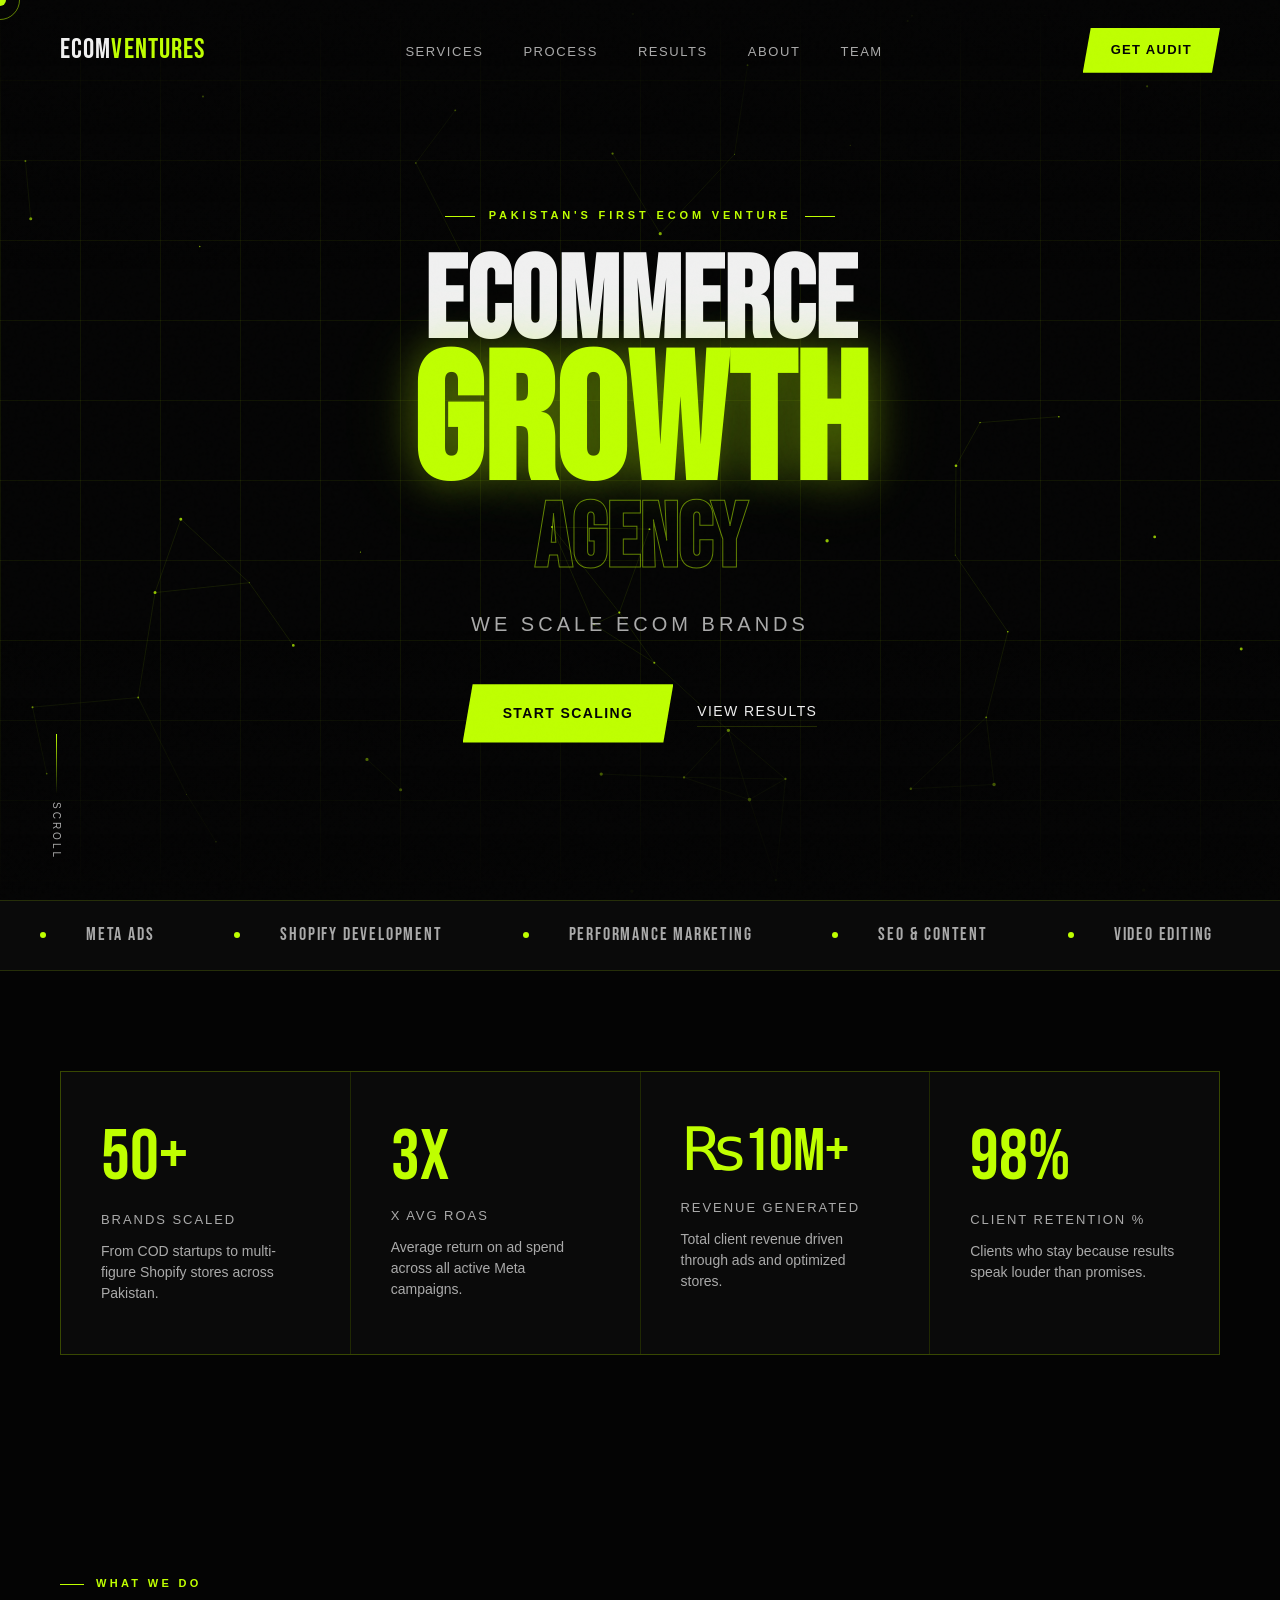
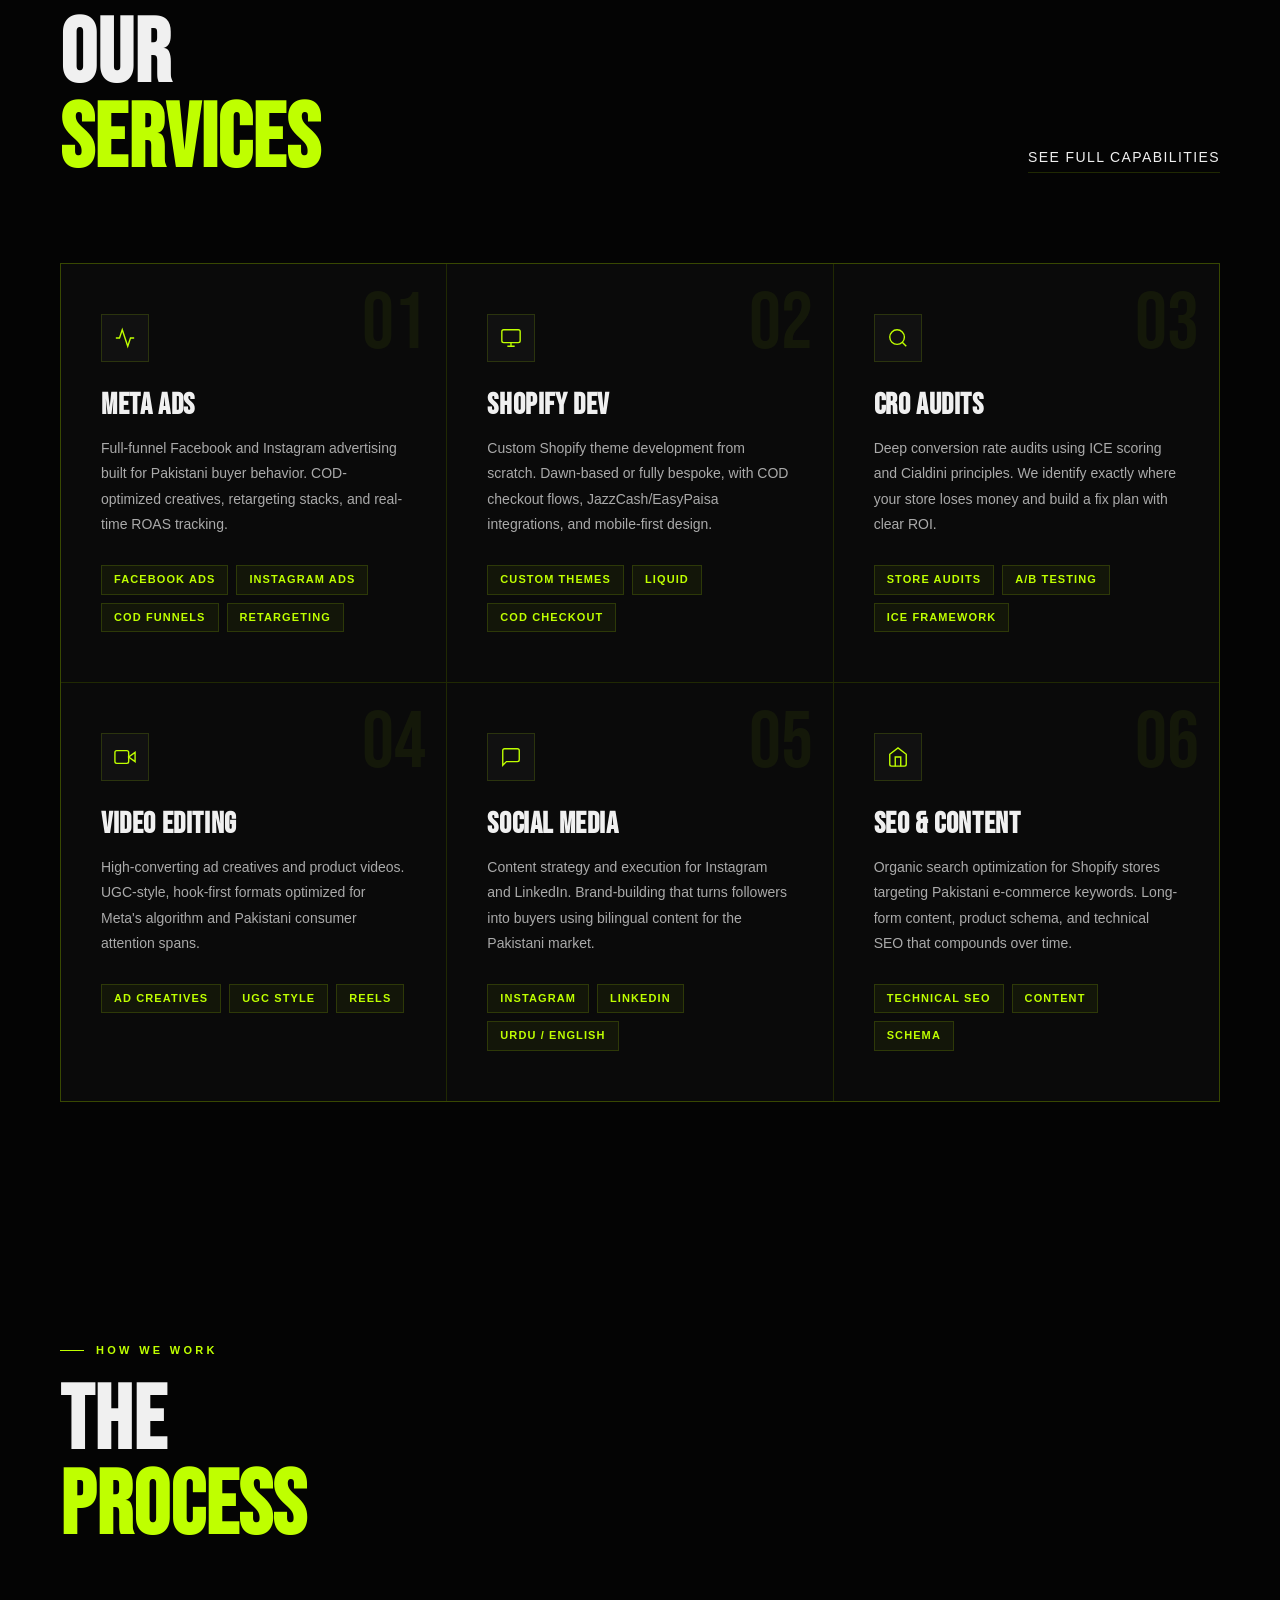
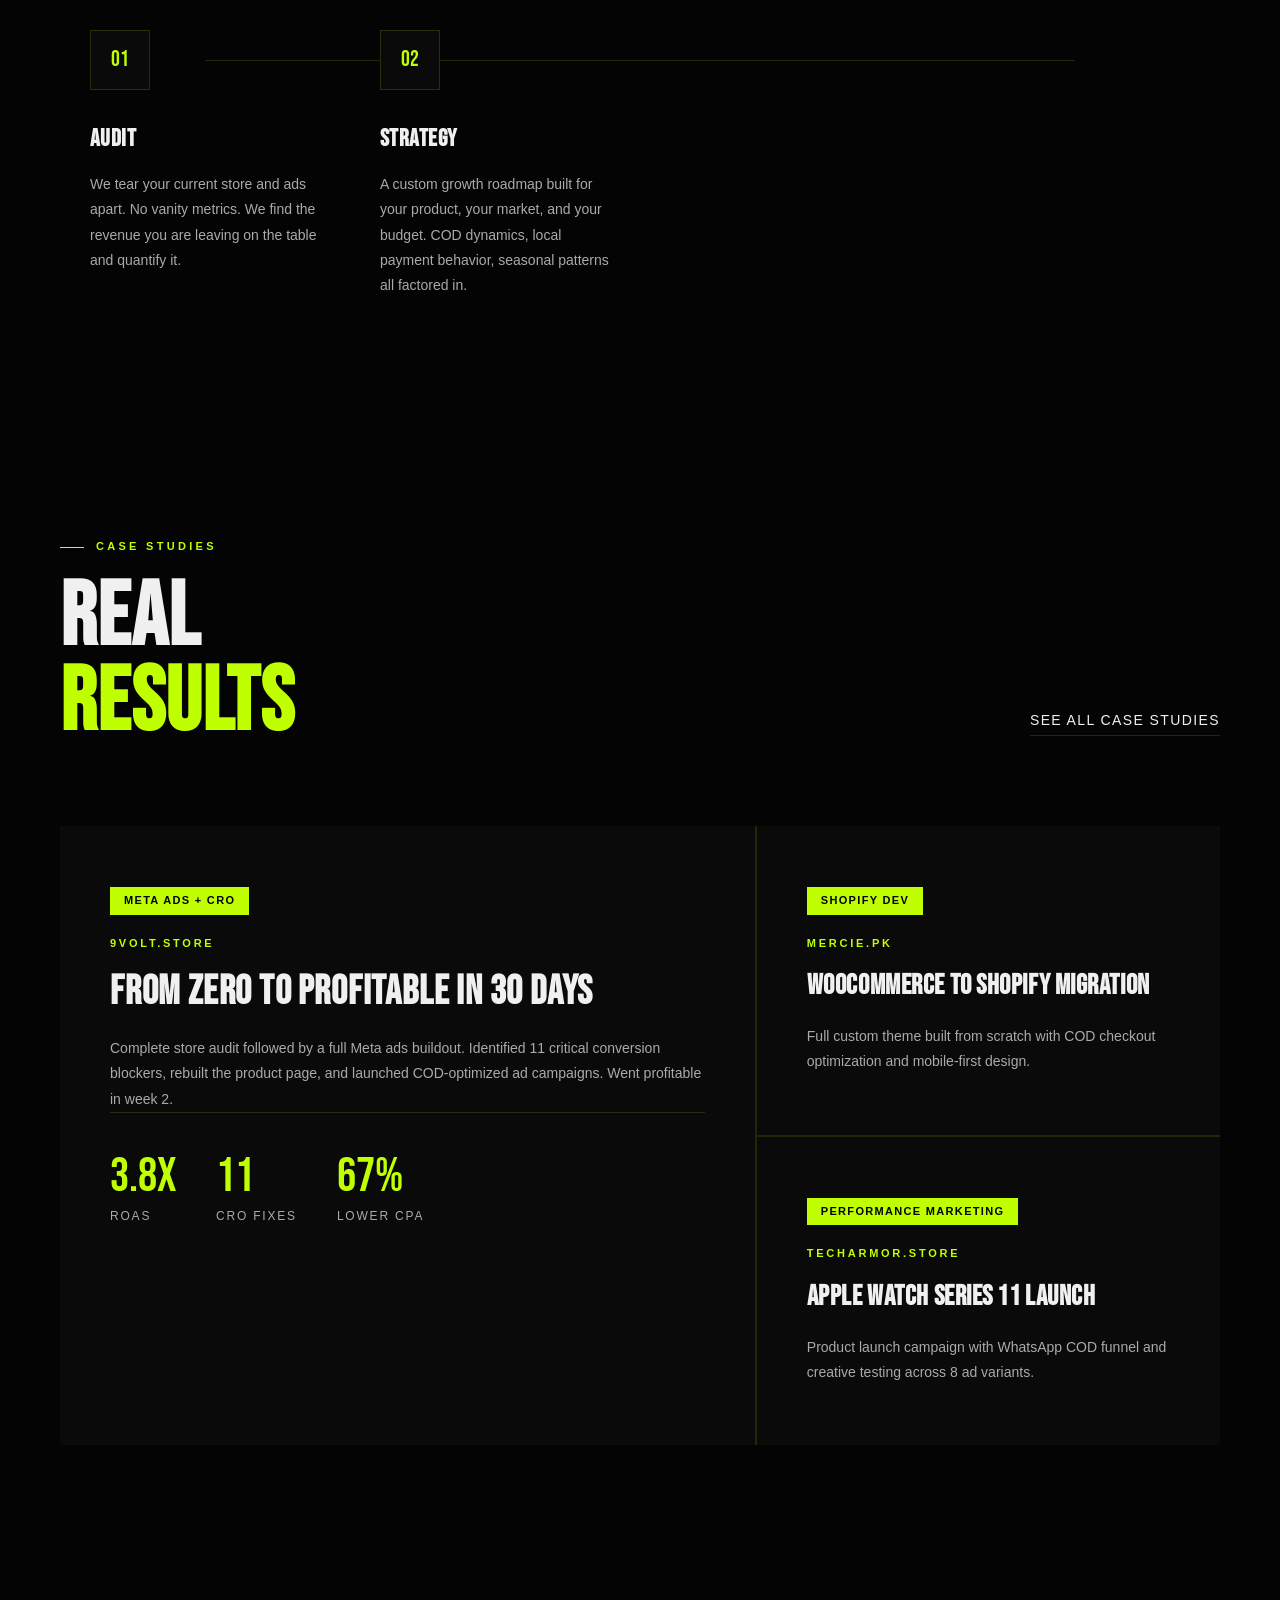
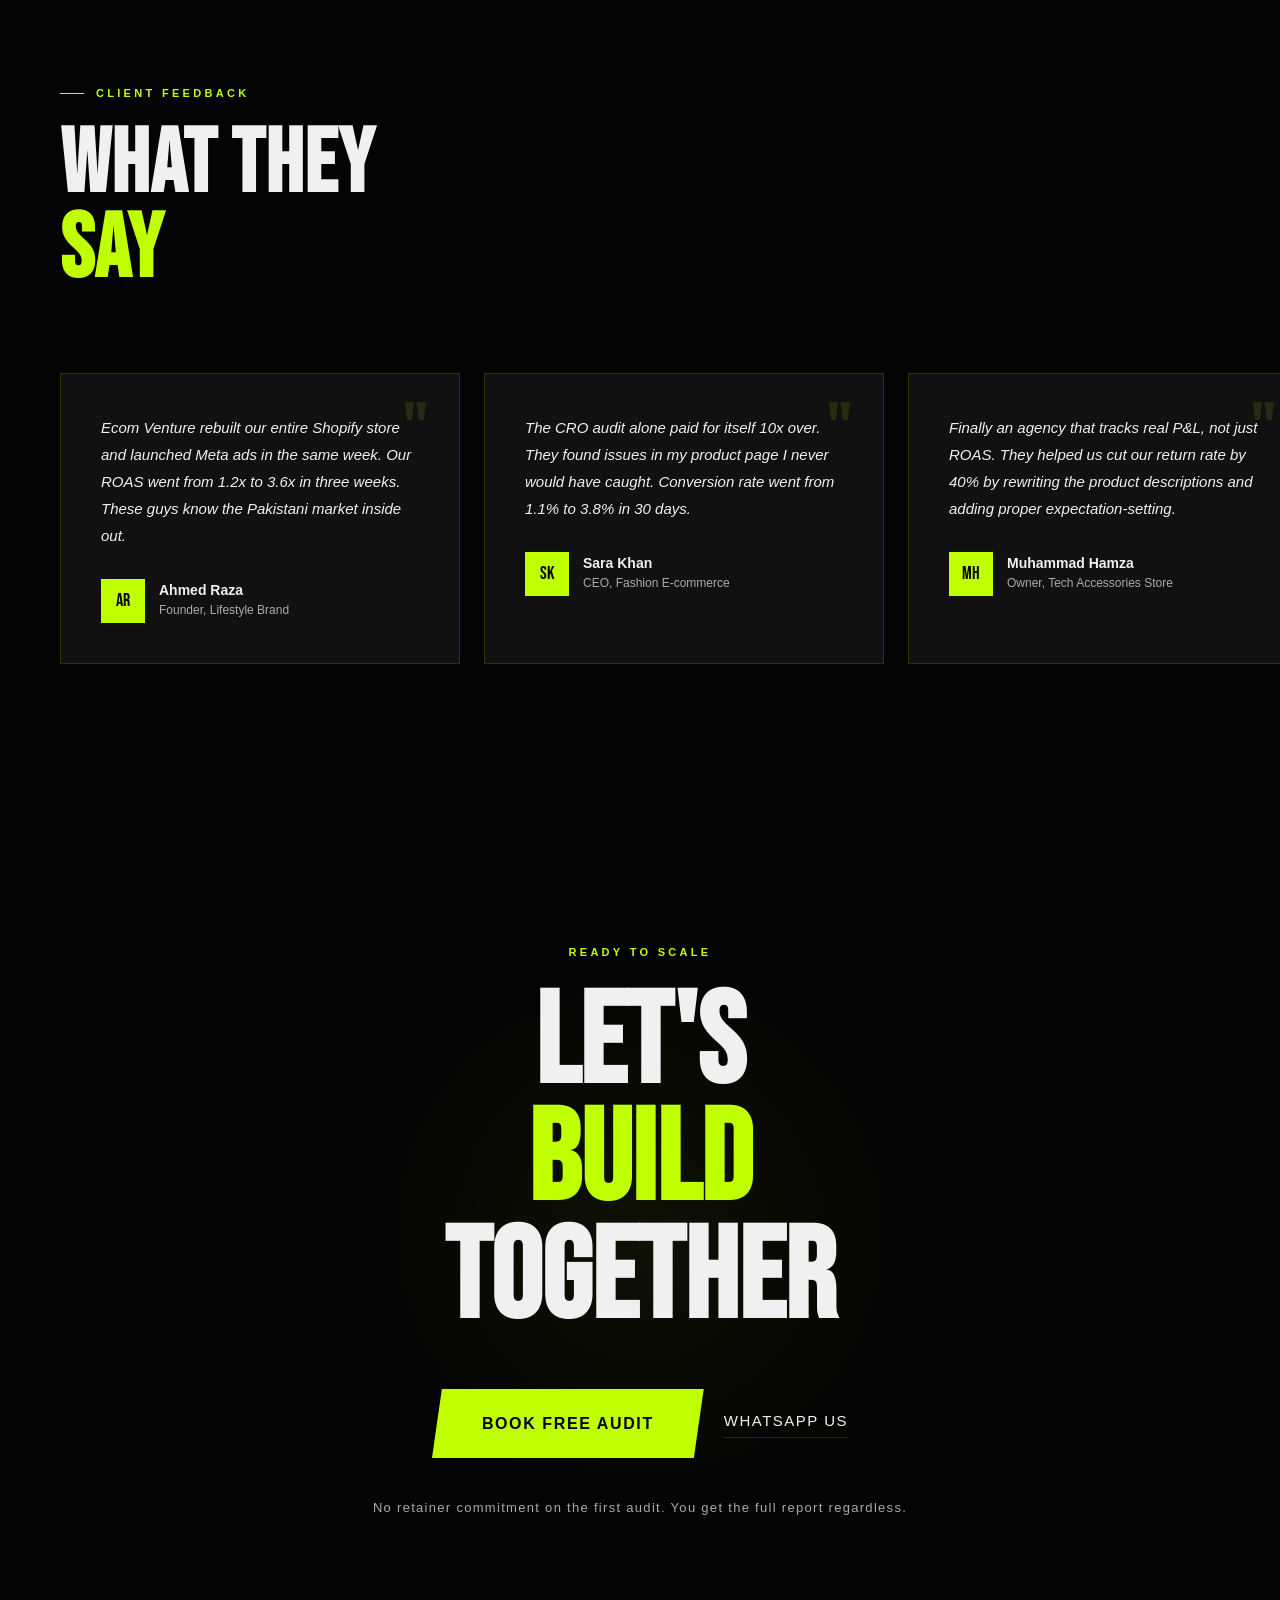
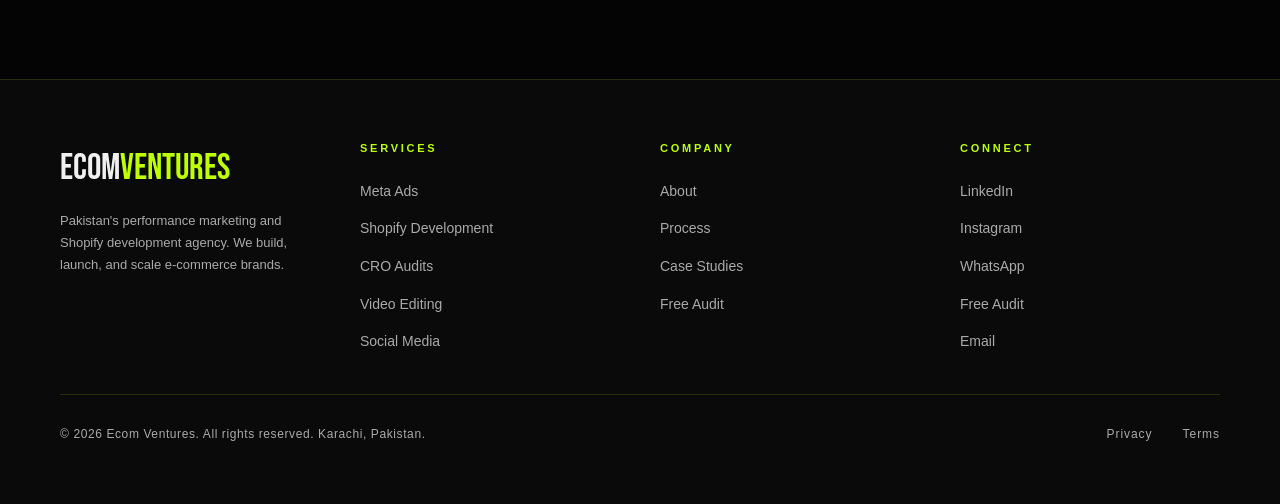
==== index.html @ c6a45b6f "Add files via upload" ====
<!DOCTYPE html>
<html lang="en">
<head>
<meta charset="UTF-8">
<meta http-equiv="Content-Type" content="text/html; charset=UTF-8">
<meta name="viewport" content="width=device-width, initial-scale=1.0">
<title>Ecom Venture — Performance Marketing Agency</title>
<link rel="preconnect" href="https://fonts.googleapis.com">
<link rel="preconnect" href="https://fonts.gstatic.com" crossorigin>
<link href="https://fonts.googleapis.com/css2?family=Bebas+Neue&family=Cabinet+Grotesk:wght@400;500;700;800&display=swap" rel="stylesheet">
<style>
  *, *::before, *::after { box-sizing: border-box; margin: 0; padding: 0; }

  :root {
    --lime: #BFFF00;
    --lime-dim: #8FCC00;
    --black: #040404;
    --surface: #0A0A0A;
    --surface2: #111111;
    --surface3: #181818;
    --border: rgba(191,255,0,0.15);
    --text: #F0F0F0;
    --muted: #AAAAAA;
    --font-display: 'Bebas Neue', sans-serif;
    --font-body: 'Cabinet Grotesk', sans-serif;
  }

  html { scroll-behavior: smooth; }

  body {
    background: var(--black);
    color: var(--text);
    font-family: var(--font-body);
    font-size: 16px;
    line-height: 1.6;
    overflow-x: hidden;
    cursor: none;
  }

  /* CUSTOM CURSOR */
  .cursor {
    position: fixed;
    width: 12px; height: 12px;
    background: var(--lime);
    border-radius: 50%;
    pointer-events: none;
    z-index: 9999;
    transform: translate(-50%, -50%);
    transition: transform 0.1s, width 0.3s, height 0.3s, background 0.3s;
    mix-blend-mode: difference;
  }
  .cursor-ring {
    position: fixed;
    width: 40px; height: 40px;
    border: 1px solid var(--lime);
    border-radius: 50%;
    pointer-events: none;
    z-index: 9998;
    transform: translate(-50%, -50%);
    transition: transform 0.15s ease, width 0.3s, height 0.3s, opacity 0.3s;
    opacity: 0.5;
  }
  body:hover .cursor { opacity: 1; }

  /* CANVAS BACKGROUND */
  #bg-canvas {
    position: fixed;
    top: 0; left: 0;
    width: 100%; height: 100%;
    z-index: 0;
    pointer-events: none;
    will-change: transform;
    transform: translateZ(0);
  }

  /* NAV */
  nav {
    position: fixed;
    top: 0; left: 0; right: 0;
    z-index: 100;
    padding: 28px 60px;
    display: flex;
    align-items: center;
    justify-content: space-between;
    border-bottom: 1px solid transparent;
    transition: border-color 0.3s, background 0.3s, padding 0.3s;
  }
  nav.scrolled {
    border-color: var(--border);
    background: rgba(4,4,4,0.9);
    backdrop-filter: blur(12px);
    padding: 18px 60px;
  }
  .logo {
    font-family: var(--font-display);
    font-size: 28px;
    letter-spacing: 0.04em;
    color: var(--text);
    text-decoration: none;
  }
  .logo span { color: var(--lime); }
  nav ul {
    display: flex;
    gap: 40px;
    list-style: none;
  }
  nav ul a {
    font-size: 13px;
    font-weight: 500;
    letter-spacing: 0.12em;
    text-transform: uppercase;
    color: var(--muted);
    text-decoration: none;
    transition: color 0.2s;
  }
  nav ul a:hover { color: var(--lime); }
  .nav-cta {
    font-size: 13px;
    font-weight: 700;
    letter-spacing: 0.1em;
    text-transform: uppercase;
    color: var(--black);
    background: var(--lime);
    padding: 12px 28px;
    text-decoration: none;
    transition: background 0.2s, transform 0.2s;
    clip-path: polygon(8px 0%, 100% 0%, calc(100% - 8px) 100%, 0% 100%);
  }
  .nav-cta:hover { background: #fff; transform: translateY(-2px); }

  /* SECTIONS */
  section { position: relative; z-index: 1; }

  /* HERO */
  .hero {
    min-height: 100vh;
    display: flex;
    flex-direction: column;
    align-items: center;
    justify-content: center;
    padding: 130px 40px 80px;
    overflow: hidden;
    text-align: center;
    position: relative;
  }
  .hero-center {
    display: flex;
    flex-direction: column;
    align-items: center;
    gap: 0;
    opacity: 0;
    animation: fadeUp 0.9s 0.3s forwards;
    max-width: 900px;
    width: 100%;
  }
  .hero-eyebrow {
    font-size: 11px;
    font-weight: 700;
    letter-spacing: 0.35em;
    text-transform: uppercase;
    color: var(--lime);
    margin-bottom: 28px;
    display: flex;
    align-items: center;
    gap: 14px;
  }
  .hero-eyebrow::before,
  .hero-eyebrow::after {
    content: '';
    display: block;
    width: 30px;
    height: 1px;
    background: var(--lime);
    flex-shrink: 0;
  }
  .hero-title {
    font-family: var(--font-display);
    line-height: 0.88;
    letter-spacing: 0.01em;
    color: var(--text);
    display: flex;
    flex-direction: column;
    align-items: center;
    margin-bottom: 28px;
  }
  .hero-title-top {
    font-size: clamp(56px, 9vw, 130px);
    color: var(--text);
    display: block;
  }
  .hero-title-accent {
    font-size: clamp(80px, 14vw, 200px);
    color: var(--lime);
    display: block;
    line-height: 0.82;
    -webkit-text-stroke: 0px;
    text-shadow: 0 0 40px rgba(191,255,0,0.35), 0 0 80px rgba(191,255,0,0.15);
  }
  .hero-title-sub {
    font-size: clamp(42px, 7vw, 110px);
    color: transparent;
    -webkit-text-stroke: 1px rgba(191,255,0,0.5);
    display: block;
  }
  .hero-sub {
    font-family: var(--font-body);
    font-size: clamp(15px, 2vw, 20px);
    font-weight: 500;
    letter-spacing: 0.2em;
    text-transform: uppercase;
    color: var(--muted);
    margin-bottom: 44px;
  }
  .hero-cta-row {
    display: flex;
    gap: 24px;
    align-items: center;
    justify-content: center;
    flex-wrap: wrap;
  }
  .btn-hero {
    padding: 20px 52px;
    font-size: 15px;
  }
  .btn-hero-ghost {
    font-size: 15px;
    letter-spacing: 0.14em;
  }
  .btn-primary {
    display: inline-block;
    font-family: var(--font-body);
    font-size: 14px;
    font-weight: 700;
    letter-spacing: 0.1em;
    text-transform: uppercase;
    color: var(--black);
    background: var(--lime);
    padding: 18px 40px;
    text-decoration: none;
    position: relative;
    overflow: hidden;
    clip-path: polygon(10px 0%, 100% 0%, calc(100% - 10px) 100%, 0% 100%);
    transition: transform 0.2s;
  }
  .btn-primary::before {
    content: '';
    position: absolute;
    inset: 0;
    background: rgba(255,255,255,0.2);
    transform: translateX(-100%);
    transition: transform 0.3s;
  }
  .btn-primary:hover::before { transform: translateX(0); }
  .btn-primary:hover { transform: translateY(-3px); }
  .btn-ghost {
    display: inline-block;
    font-size: 14px;
    font-weight: 500;
    letter-spacing: 0.1em;
    text-transform: uppercase;
    color: var(--text);
    text-decoration: none;
    border-bottom: 1px solid var(--border);
    padding-bottom: 4px;
    transition: color 0.2s, border-color 0.2s;
  }
  .btn-ghost:hover { color: var(--lime); border-color: var(--lime); }

  .hero-scroll-indicator {
    position: absolute;
    bottom: 40px;
    left: 48px;
    transform: none;
    display: flex;
    flex-direction: column;
    align-items: center;
    gap: 8px;
    opacity: 0;
    animation: fadeUp 1s 1.2s forwards;
  }
  .scroll-label {
    font-size: 10px;
    letter-spacing: 0.3em;
    text-transform: uppercase;
    color: var(--muted);
    writing-mode: vertical-rl;
  }
  .scroll-line {
    width: 1px;
    height: 60px;
    background: linear-gradient(to bottom, var(--lime), transparent);
    animation: scrollPulse 2s infinite;
  }

  /* MARQUEE */
  .marquee-section {
    border-top: 1px solid var(--border);
    border-bottom: 1px solid var(--border);
    padding: 20px 0;
    background: var(--surface);
    overflow: hidden;
  }
  .marquee-track {
    display: flex;
    gap: 0;
    animation: marquee 20s linear infinite;
    white-space: nowrap;
  }
  .marquee-item {
    font-family: var(--font-display);
    font-size: 18px;
    letter-spacing: 0.1em;
    color: var(--muted);
    padding: 0 40px;
    display: flex;
    align-items: center;
    gap: 40px;
    flex-shrink: 0;
  }
  .marquee-item .dot {
    width: 6px; height: 6px;
    background: var(--lime);
    border-radius: 50%;
    flex-shrink: 0;
  }

  /* STATS */
  .stats-section {
    padding: 100px 60px;
  }
  .stats-grid {
    display: grid;
    grid-template-columns: repeat(4, 1fr);
    gap: 1px;
    background: var(--border);
    border: 1px solid var(--border);
  }
  .stat-card {
    background: var(--surface);
    padding: 50px 40px;
    position: relative;
    overflow: hidden;
    transition: background 0.3s;
  }
  .stat-card::before {
    content: '';
    position: absolute;
    top: 0; left: 0; right: 0;
    height: 2px;
    background: var(--lime);
    transform: scaleX(0);
    transform-origin: left;
    transition: transform 0.4s;
  }
  .stat-card:hover { background: var(--surface2); }
  .stat-card:hover::before { transform: scaleX(1); }
  .stat-number {
    font-family: var(--font-display);
    font-size: 72px;
    line-height: 1;
    color: var(--lime);
    display: block;
    margin-bottom: 12px;
  }
  .stat-label {
    font-size: 13px;
    font-weight: 500;
    letter-spacing: 0.15em;
    text-transform: uppercase;
    color: var(--muted);
  }
  .stat-desc {
    font-size: 14px;
    color: var(--muted);
    margin-top: 10px;
    line-height: 1.5;
  }

  /* SERVICES */
  .services-section { padding: 120px 60px; }
  .section-header {
    display: flex;
    align-items: flex-end;
    justify-content: space-between;
    margin-bottom: 80px;
  }
  .section-label {
    font-size: 11px;
    font-weight: 700;
    letter-spacing: 0.3em;
    text-transform: uppercase;
    color: var(--lime);
    margin-bottom: 20px;
    display: flex;
    align-items: center;
    gap: 12px;
  }
  .section-label::before {
    content: '';
    width: 24px; height: 1px;
    background: var(--lime);
  }
  .section-title {
    font-family: var(--font-display);
    font-size: clamp(50px, 7vw, 90px);
    line-height: 0.95;
    letter-spacing: 0.01em;
    color: var(--text);
  }
  .section-title span { color: var(--lime); }
  .services-grid {
    display: grid;
    grid-template-columns: repeat(3, 1fr);
    gap: 1px;
    background: var(--border);
    border: 1px solid var(--border);
  }
  .service-card {
    background: var(--surface);
    padding: 50px 40px;
    position: relative;
    overflow: hidden;
    transition: background 0.3s, transform 0.3s;
    transform-style: preserve-3d;
    perspective: 1000px;
  }
  .service-card:hover {
    background: var(--surface2);
    transform: translateY(-4px);
    z-index: 2;
  }
  .service-num {
    font-family: var(--font-display);
    font-size: 80px;
    line-height: 1;
    color: rgba(191,255,0,0.06);
    position: absolute;
    top: 20px; right: 20px;
    pointer-events: none;
    transition: color 0.3s;
  }
  .service-card:hover .service-num { color: rgba(191,255,0,0.12); }
  .service-icon {
    width: 48px; height: 48px;
    border: 1px solid var(--border);
    display: flex; align-items: center; justify-content: center;
    margin-bottom: 28px;
    background: var(--surface2);
    transition: border-color 0.3s, background 0.3s;
  }
  .service-card:hover .service-icon {
    border-color: var(--lime);
    background: rgba(191,255,0,0.08);
  }
  .service-icon svg { width: 22px; height: 22px; stroke: var(--lime); fill: none; stroke-width: 1.5; }
  .service-name {
    font-family: var(--font-display);
    font-size: 30px;
    letter-spacing: 0.02em;
    color: var(--text);
    margin-bottom: 16px;
    line-height: 1;
  }
  .service-desc {
    font-size: 14px;
    color: var(--muted);
    line-height: 1.8;
    margin-bottom: 28px;
  }
  .service-tags {
    display: flex;
    flex-wrap: wrap;
    gap: 8px;
  }
  .tag {
    font-size: 11px;
    font-weight: 700;
    letter-spacing: 0.1em;
    text-transform: uppercase;
    color: var(--lime);
    border: 1px solid var(--border);
    padding: 5px 12px;
    background: rgba(191,255,0,0.05);
  }

  /* PROCESS */
  .process-section { padding: 120px 60px; background: transparent; }
  .process-steps {
    display: grid;
    grid-template-columns: repeat(4, 1fr);
    gap: 0;
    margin-top: 80px;
    position: relative;
  }
  .process-steps::before {
    content: '';
    position: absolute;
    top: 30px;
    left: 12.5%;
    right: 12.5%;
    height: 1px;
    background: var(--border);
    z-index: 0;
  }
  .process-step {
    padding: 0 30px;
    position: relative;
    z-index: 1;
    opacity: 0;
    transform: translateY(30px);
    transition: opacity 0.6s, transform 0.6s;
  }
  .process-step.visible { opacity: 1; transform: translateY(0); }
  .step-num {
    width: 60px; height: 60px;
    border: 1px solid var(--border);
    background: var(--surface);
    display: flex; align-items: center; justify-content: center;
    font-family: var(--font-display);
    font-size: 22px;
    color: var(--lime);
    margin-bottom: 30px;
    position: relative;
    transition: border-color 0.3s, background 0.3s;
  }
  .process-step:hover .step-num {
    border-color: var(--lime);
    background: rgba(191,255,0,0.08);
  }
  .step-title {
    font-family: var(--font-display);
    font-size: 24px;
    letter-spacing: 0.02em;
    color: var(--text);
    margin-bottom: 14px;
  }
  .step-desc {
    font-size: 14px;
    color: var(--muted);
    line-height: 1.8;
  }

  /* RESULTS / CASE STUDIES */
  .results-section { padding: 120px 60px; }
  .results-grid {
    display: grid;
    grid-template-columns: 1.2fr 0.8fr;
    gap: 2px;
    background: var(--border);
    margin-top: 80px;
  }
  .result-card {
    background: var(--surface);
    padding: 60px 50px;
    position: relative;
    overflow: hidden;
    transition: background 0.3s;
  }
  .result-card:hover { background: var(--surface2); }
  .result-card.featured { grid-row: span 2; }
  .result-brand {
    font-size: 11px;
    font-weight: 700;
    letter-spacing: 0.25em;
    text-transform: uppercase;
    color: var(--lime);
    margin-bottom: 20px;
  }
  .result-headline {
    font-family: var(--font-display);
    font-size: 40px;
    line-height: 1.0;
    letter-spacing: 0.02em;
    color: var(--text);
    margin-bottom: 24px;
  }
  .result-metrics {
    display: flex;
    gap: 40px;
    margin-top: auto;
    padding-top: 40px;
    border-top: 1px solid var(--border);
    margin-bottom: 0;
  }
  .metric-val {
    font-family: var(--font-display);
    font-size: 48px;
    color: var(--lime);
    line-height: 1;
    display: block;
  }
  .metric-label {
    font-size: 12px;
    letter-spacing: 0.15em;
    text-transform: uppercase;
    color: var(--muted);
    margin-top: 6px;
    display: block;
  }
  .result-tag {
    display: inline-block;
    font-size: 11px;
    font-weight: 700;
    letter-spacing: 0.12em;
    text-transform: uppercase;
    color: var(--black);
    background: var(--lime);
    padding: 5px 14px;
    margin-bottom: 20px;
  }

  /* TESTIMONIALS */
  .testimonials-section { padding: 120px 60px; background: transparent; overflow: hidden; }
  .testimonials-track {
    display: flex;
    gap: 24px;
    margin-top: 80px;
    animation: marquee 30s linear infinite;
  }
  .testimonial-card {
    flex-shrink: 0;
    width: 400px;
    background: var(--surface2);
    border: 1px solid var(--border);
    padding: 40px;
    position: relative;
  }
  .testimonial-quote {
    font-size: 15px;
    line-height: 1.8;
    color: var(--text);
    margin-bottom: 30px;
    font-style: italic;
  }
  .testimonial-author {
    display: flex;
    align-items: center;
    gap: 14px;
  }
  .author-avatar {
    width: 44px; height: 44px;
    background: var(--lime);
    display: flex; align-items: center; justify-content: center;
    font-family: var(--font-display);
    font-size: 18px;
    color: var(--black);
    flex-shrink: 0;
  }
  .author-name {
    font-weight: 700;
    font-size: 14px;
    color: var(--text);
    line-height: 1.3;
  }
  .author-role { font-size: 12px; color: var(--muted); margin-top: 2px; }
  .quote-mark {
    font-family: var(--font-display);
    font-size: 80px;
    line-height: 1;
    color: rgba(191,255,0,0.12);
    position: absolute;
    top: 20px; right: 30px;
  }

  /* CTA */
  .cta-section {
    padding: 160px 60px;
    text-align: center;
    position: relative;
    overflow: hidden;
  }
  .cta-section::before {
    content: '';
    position: absolute;
    top: 50%; left: 50%;
    transform: translate(-50%, -50%);
    width: 600px; height: 600px;
    background: radial-gradient(circle, rgba(191,255,0,0.06) 0%, transparent 70%);
    pointer-events: none;
  }
  .cta-label {
    font-size: 11px;
    font-weight: 700;
    letter-spacing: 0.3em;
    text-transform: uppercase;
    color: var(--lime);
    margin-bottom: 24px;
  }
  .cta-title {
    font-family: var(--font-display);
    font-size: clamp(60px, 10vw, 130px);
    line-height: 0.92;
    color: var(--text);
    margin-bottom: 50px;
  }
  .cta-title span { color: var(--lime); }

  /* FOOTER */
  footer {
    border-top: 1px solid var(--border);
    padding: 60px;
    display: grid;
    grid-template-columns: 1fr 1fr 1fr 1fr;
    gap: 40px;
    background: var(--surface);
  }
  .footer-logo {
    font-family: var(--font-display);
    font-size: 36px;
    color: var(--text);
  }
  .footer-logo span { color: var(--lime); }
  .footer-tagline {
    font-size: 13px;
    color: var(--muted);
    margin-top: 12px;
    line-height: 1.7;
    max-width: 240px;
  }
  .footer-col-title {
    font-size: 11px;
    font-weight: 700;
    letter-spacing: 0.25em;
    text-transform: uppercase;
    color: var(--lime);
    margin-bottom: 20px;
  }
  .footer-links {
    list-style: none;
    display: flex;
    flex-direction: column;
    gap: 12px;
  }
  .footer-links a {
    font-size: 14px;
    color: var(--muted);
    text-decoration: none;
    transition: color 0.2s;
  }
  .footer-links a:hover { color: var(--lime); }
  .footer-bottom {
    grid-column: 1 / -1;
    border-top: 1px solid var(--border);
    padding-top: 30px;
    display: flex;
    justify-content: space-between;
    align-items: center;
  }
  .footer-copy {
    font-size: 12px;
    color: var(--muted);
    letter-spacing: 0.05em;
  }
  .footer-bottom-links {
    display: flex;
    gap: 30px;
  }
  .footer-bottom-links a {
    font-size: 12px;
    color: var(--muted);
    text-decoration: none;
    letter-spacing: 0.08em;
    transition: color 0.2s;
  }
  .footer-bottom-links a:hover { color: var(--lime); }

  /* ANIMATIONS */
  @keyframes fadeUp {
    from { opacity: 0; transform: translateY(40px); }
    to { opacity: 1; transform: translateY(0); }
  }
  @keyframes marquee {
    from { transform: translateX(0); }
    to { transform: translateX(-50%); }
  }
  @keyframes scrollPulse {
    0%, 100% { opacity: 1; transform: scaleY(1); }
    50% { opacity: 0.3; transform: scaleY(0.6); }
  }
  @keyframes float3d {
    0%, 100% { transform: translateY(0) rotateX(0deg) rotateY(0deg); }
    33% { transform: translateY(-15px) rotateX(5deg) rotateY(3deg); }
    66% { transform: translateY(-8px) rotateX(-3deg) rotateY(-5deg); }
  }
  @keyframes gridPulse {
    0%, 100% { opacity: 0.3; }
    50% { opacity: 0.6; }
  }

  /* 3D FLOATING ELEMENT */
  .hero-3d-object {
    position: relative;
    width: 420px;
    height: 420px;
    perspective: 1000px;
    pointer-events: none;
    flex-shrink: 0;
  }
  .cube-wrapper {
    width: 100%;
    height: 100%;
    transform-style: preserve-3d;
    animation: float3d 8s ease-in-out infinite, spinCube 20s linear infinite;
  }
  @keyframes spinCube {
    from { transform: rotateX(20deg) rotateY(0deg); }
    to { transform: rotateX(20deg) rotateY(360deg); }
  }
  .cube-face {
    position: absolute;
    width: 240px; height: 240px;
    border: 1.5px solid var(--lime);
    background: rgba(191,255,0,0.02);
    display: flex;
    align-items: center;
    justify-content: center;
    left: 90px; top: 90px;
    box-shadow: inset 0 0 40px rgba(191,255,0,0.04), 0 0 20px rgba(191,255,0,0.06);
  }
  .cube-face.front  { transform: translateZ(120px); }
  .cube-face.back   { transform: translateZ(-120px) rotateY(180deg); }
  .cube-face.left   { transform: rotateY(-90deg) translateZ(120px); }
  .cube-face.right  { transform: rotateY(90deg) translateZ(120px); }
  .cube-face.top    { transform: rotateX(90deg) translateZ(120px); }
  .cube-face.bottom { transform: rotateX(-90deg) translateZ(120px); }
  .cube-face.front  svg { animation-delay: 0s; }
  .cube-face.back   svg { animation-delay: 0.5s; }
  .cube-face.left   svg { animation-delay: 1s; }
  .cube-face.right  svg { animation-delay: 1.5s; }
  .cube-face.top    svg { animation-delay: 2s; }
  .cube-face.bottom svg { animation-delay: 2.5s; }
  .cube-face svg {
    width: 80px; height: 80px;
    fill: none;
    opacity: 0.9;
    filter: drop-shadow(0 0 6px rgba(191,255,0,0.7)) drop-shadow(0 0 12px rgba(191,255,0,0.3));
    animation: iconPulse 3s ease-in-out infinite;
  }
  @keyframes iconPulse {
    0%, 100% { filter: drop-shadow(0 0 6px rgba(191,255,0,0.7)) drop-shadow(0 0 12px rgba(191,255,0,0.3)); opacity: 0.9; }
    50%       { filter: drop-shadow(0 0 10px rgba(191,255,0,1))  drop-shadow(0 0 20px rgba(191,255,0,0.5)); opacity: 1; }
  }

  /* REVEAL ANIMATIONS */
  .reveal {
    opacity: 0;
    transform: translateY(40px);
    transition: opacity 0.7s, transform 0.7s;
  }
  .reveal.visible { opacity: 1; transform: translateY(0); }

  /* GLITCH TEXT */
  .glitch {
    position: relative;
  }
  .glitch::before, .glitch::after {
    content: attr(data-text);
    position: absolute;
    top: 0; left: 0;
    width: 100%;
    overflow: hidden;
    color: var(--lime);
  }
  .glitch::before {
    clip-path: polygon(0 0, 100% 0, 100% 35%, 0 35%);
    transform: translateX(-2px);
    opacity: 0;
    animation: glitch1 5s infinite;
  }
  .glitch::after {
    clip-path: polygon(0 65%, 100% 65%, 100% 100%, 0 100%);
    transform: translateX(2px);
    opacity: 0;
    animation: glitch2 5s infinite;
  }
  @keyframes glitch1 {
    0%, 95%, 100% { opacity: 0; transform: translateX(-2px); }
    96% { opacity: 0.8; transform: translateX(-4px); }
    97% { opacity: 0; }
    98% { opacity: 0.6; transform: translateX(2px); }
    99% { opacity: 0; }
  }
  @keyframes glitch2 {
    0%, 95%, 100% { opacity: 0; transform: translateX(2px); }
    96% { opacity: 0.8; transform: translateX(4px); }
    97% { opacity: 0; }
    98% { opacity: 0.6; transform: translateX(-2px); }
    99% { opacity: 0; }
  }

  /* NOISE OVERLAY */
  body::after {
    content: '';
    position: fixed;
    inset: 0;
    background-image: url("data:image/svg+xml,%3Csvg viewBox='0 0 256 256' xmlns='http://www.w3.org/2000/svg'%3E%3Cfilter id='noise'%3E%3CfeTurbulence type='fractalNoise' baseFrequency='0.9' numOctaves='4' stitchTiles='stitch'/%3E%3C/filter%3E%3Crect width='100%25' height='100%25' filter='url(%23noise)' opacity='0.04'/%3E%3C/svg%3E");
    pointer-events: none;
    z-index: 9990;
    opacity: 0.4;
  }

  /* GRID LINES OVERLAY */
  .grid-overlay {
    position: fixed;
    inset: 0;
    background-image:
      linear-gradient(rgba(191,255,0,0.08) 1px, transparent 1px),
      linear-gradient(90deg, rgba(191,255,0,0.08) 1px, transparent 1px);
    background-size: 80px 80px;
    pointer-events: none;
    z-index: 0;
    opacity: 0.9;
    will-change: transform;
    transform: translateZ(0);
  }

  /* PAGE LOADER */
  .loader {
    position: fixed;
    inset: 0;
    background: var(--black);
    z-index: 10000;
    display: flex;
    align-items: center;
    justify-content: center;
    flex-direction: column;
    gap: 30px;
    transition: opacity 0.6s, visibility 0.6s;
  }
  .loader.hidden { opacity: 0; visibility: hidden; pointer-events: none; }
  .loader-logo {
    font-family: var(--font-display);
    font-size: 60px;
    color: var(--text);
    letter-spacing: 0.04em;
  }
  .loader-logo span { color: var(--lime); }
  .loader-bar {
    width: 200px;
    height: 1px;
    background: var(--surface3);
    position: relative;
    overflow: hidden;
  }
  .loader-bar::after {
    content: '';
    position: absolute;
    left: -100%;
    top: 0;
    width: 100%;
    height: 100%;
    background: var(--lime);
    animation: loadBar 1.6s ease-out forwards;
  }
  @keyframes loadBar {
    from { left: -100%; }
    to { left: 0%; }
  }
  .loader-text {
    font-size: 11px;
    letter-spacing: 0.3em;
    text-transform: uppercase;
    color: var(--muted);
  }

  /* VIDEO BG */
  .video-bg {
    position: absolute;
    inset: 0;
    z-index: 0;
    overflow: hidden;
  }
  .video-bg video {
    width: 100%;
    height: 100%;
    object-fit: cover;
    opacity: 0.40;
    transform: translate3d(0,0,0);
  }

  .video-bg::after {
    content: '';
    position: absolute;
    inset: 0;
    background: linear-gradient(to bottom, var(--black) 0%, transparent 30%, transparent 70%, var(--black) 100%);
  }

  /* COUNTER ANIMATION */
  .count-up { transition: all 0.1s; }

  /* =============================================
     MOBILE RESPONSIVE — max-width: 768px
     ============================================= */
  @media (max-width: 768px) {

    /* Disable custom cursor on touch */
    body { cursor: auto; }
    .cursor, .cursor-ring { display: none; }

    /* NAV */
    nav {
      padding: 20px 24px;
    }
    nav.scrolled {
      padding: 14px 24px;
    }
    nav ul { display: none; }
    .nav-cta {
      font-size: 11px;
      padding: 10px 18px;
    }

    /* HERO */
    .hero {
      min-height: 100svh;
      padding: 100px 20px 80px;
      justify-content: center;
      text-align: center;
    }
    .hero-center {
      gap: 0;
      max-width: 100%;
      padding: 0 4px;
    }
    .hero-eyebrow {
      font-size: 11px;
      font-weight: 700;
      letter-spacing: 0.28em;
      margin-bottom: 14px;
      gap: 10px;
    }
    .hero-eyebrow::before,
    .hero-eyebrow::after { width: 20px; }
    .hero-title {
      margin-bottom: 12px;
      gap: 0;
    }
    .hero-title-top {
      font-size: clamp(44px, 13vw, 72px);
      line-height: 0.95;
      letter-spacing: 0.02em;
    }
    .hero-title-accent {
      font-size: clamp(72px, 22vw, 130px);
      line-height: 0.85;
      letter-spacing: 0.01em;
    }
    .hero-title-sub {
      font-size: clamp(36px, 11vw, 60px);
      line-height: 0.95;
      letter-spacing: 0.02em;
    }
    .hero-sub {
      font-size: 13px;
      font-weight: 600;
      letter-spacing: 0.22em;
      margin-bottom: 24px;
      color: var(--muted);
      line-height: 1.6;
    }
    .hero-cta-row {
      flex-direction: column;
      gap: 14px;
      width: 100%;
      align-items: center;
    }
    .btn-hero {
      width: 100%;
      max-width: 360px;
      text-align: center;
      padding: 20px 32px;
      font-size: 15px;
      letter-spacing: 0.12em;
    }
    .btn-hero-ghost {
      font-size: 15px;
      letter-spacing: 0.14em;
      padding-bottom: 6px;
    }
    .hero-scroll-indicator { display: none; }

    /* MARQUEE */
    .marquee-item {
      font-size: 14px;
      padding: 0 20px;
      gap: 20px;
    }

    /* STATS */
    .stats-section { padding: 60px 24px; }
    .stats-grid {
      grid-template-columns: repeat(2, 1fr);
    }
    .stat-card { padding: 32px 24px; }
    .stat-number { font-size: 52px; }

    /* SERVICES */
    .services-section { padding: 70px 24px; }
    .section-header {
      flex-direction: column;
      align-items: flex-start;
      gap: 20px;
      margin-bottom: 40px;
    }
    .section-title { font-size: clamp(44px, 12vw, 70px); }
    .services-grid {
      grid-template-columns: 1fr;
    }
    .service-card { padding: 36px 28px; }
    .service-num { font-size: 56px; }

    /* PROCESS */
    .process-section { padding: 70px 24px; }
    .process-steps {
      grid-template-columns: 1fr;
      gap: 0;
    }
    .process-steps::before { display: none; }
    .process-step {
      padding: 0 0 40px 0;
      border-left: 1px solid var(--border);
      padding-left: 28px;
      margin-left: 30px;
    }
    .process-step:last-child { padding-bottom: 0; border-left: none; }
    .step-num {
      margin-left: -44px;
      margin-bottom: 20px;
    }

    /* RESULTS */
    .results-section { padding: 70px 24px; }
    .results-grid {
      grid-template-columns: 1fr;
      gap: 2px;
    }
    .result-card.featured { grid-row: span 1; }
    .result-card { padding: 36px 28px; }
    .result-headline { font-size: 28px; }
    .result-metrics { gap: 24px; }
    .metric-val { font-size: 36px; }

    /* TESTIMONIALS */
    .testimonials-section { padding: 70px 24px; }
    .testimonials-track { margin-top: 40px; }
    .testimonial-card { width: 300px; padding: 28px; }

    /* CTA */
    .cta-section { padding: 90px 24px; }
    .cta-title { font-size: clamp(46px, 13vw, 86px); margin-bottom: 36px; line-height: 0.88; word-spacing: -2px; }
    .cta-br { display: none; }
    .cta-section > .reveal {
      display: flex;
      flex-direction: column;
      align-items: center;
      gap: 16px;
    }
    .cta-section .btn-primary {
      width: 100%;
      max-width: 320px;
      text-align: center;
    }

    /* FOOTER */
    footer {
      padding: 50px 24px 40px;
      grid-template-columns: 1fr 1fr 1fr;
      gap: 24px 16px;
    }
    footer > div:first-child {
      grid-column: 1 / -1;
    }
    .footer-bottom {
      flex-direction: column;
      gap: 12px;
      text-align: center;
    }
    .footer-bottom-links { justify-content: center; }
  }

  /* SMALL PHONES — max-width: 480px */
  @media (max-width: 480px) {
    /* HERO — tighten padding, keep fonts large */
    .hero { padding: 90px 16px 72px; }
    .hero-eyebrow { font-size: 10px; letter-spacing: 0.22em; }
    .hero-title-top    { font-size: clamp(40px, 12vw, 58px); }
    .hero-title-accent { font-size: clamp(64px, 20vw, 100px); }
    .hero-title-sub    { font-size: clamp(32px, 10vw, 52px); }
    .hero-sub          { font-size: 12px; letter-spacing: 0.18em; margin-bottom: 28px; }
    .btn-hero          { max-width: 100%; padding: 18px 24px; font-size: 14px; }

    /* OTHER SECTIONS */
    .stats-grid        { grid-template-columns: 1fr; }
    .stat-number       { font-size: 60px; }
    footer             { grid-template-columns: 1fr 1fr 1fr; gap: 20px 12px; }
    footer > div:first-child { grid-column: 1 / -1; }
    .footer-links a    { font-size: 13px; }
    .footer-col-title  { font-size: 10px; }
    .section-title     { font-size: clamp(40px, 13vw, 60px); }
  }


  /* HAMBURGER */
  .nav-hamburger {
    display: none;
    flex-direction: column;
    gap: 5px;
    background: none;
    border: none;
    cursor: pointer;
    padding: 4px;
  }
  .nav-hamburger span {
    display: block;
    width: 24px;
    height: 1.5px;
    background: var(--lime);
    transition: transform 0.3s, opacity 0.3s;
  }
  .mobile-menu {
    display: none;
    position: fixed;
    inset: 0;
    background: rgba(4,4,4,0.97);
    backdrop-filter: blur(16px);
    z-index: 9000;
    flex-direction: column;
    align-items: center;
    justify-content: center;
    gap: 0;
  }
  .mobile-menu.open { display: flex; }
  .mobile-menu ul {
    list-style: none;
    display: flex;
    flex-direction: column;
    align-items: center;
    gap: 32px;
    text-align: center;
  }
  .mobile-menu ul a {
    font-family: var(--font-display);
    font-size: 48px;
    letter-spacing: 0.05em;
    color: var(--text);
    text-decoration: none;
    transition: color 0.2s;
  }
  .mobile-menu ul a:hover { color: var(--lime); }
  .mobile-menu-close {
    position: absolute;
    top: 28px; right: 28px;
    background: none;
    border: none;
    color: var(--muted);
    font-size: 24px;
    cursor: pointer;
    transition: color 0.2s;
  }
  .mobile-menu-close:hover { color: var(--lime); }

  @media (max-width: 768px) {
    .nav-hamburger { display: flex; }
  }

</style>
</head>
<body>

<!-- LOADER -->
<div class="loader" id="loader">
  <div class="loader-logo">ECOM<span>VENTURE</span></div>
  <div class="loader-bar"></div>
  <div class="loader-text">Loading experience</div>
</div>

<!-- CURSOR -->
<div class="cursor" id="cursor"></div>
<div class="cursor-ring" id="cursor-ring"></div>

<!-- GRID OVERLAY -->
<div class="grid-overlay"></div>

<!-- BG CANVAS -->
<canvas id="bg-canvas"></canvas>

<!-- VIDEO BG IN HERO -->
<div class="video-bg" style="position:fixed;z-index:0;">
  <video autoplay muted loop playsinline>
    <source src="https://d8j0ntlcm91z4.cloudfront.net/user_38xzZboKViGWJOttwIXH07lWA1P/hf_20260511_131941_d136af49-e243-493a-be14-6ff3f24e09e6.mp4" type="video/mp4">
  </video>
</div>

<!-- NAV -->
<nav id="main-nav">
  <a href="#" class="logo">ECOM<span>VENTURES</span></a>
  <ul id="nav-menu">
    <li><a href="#services">Services</a></li>
    <li><a href="#process">Process</a></li>
    <li><a href="#results">Results</a></li>
    <li><a href="#about">About</a></li>
    <li><a href="team.html">Team</a></li>
  </ul>
  <div style="display:flex;align-items:center;gap:16px;">
    <a href="audit.html" class="nav-cta">Get Audit</a>
    <button class="nav-hamburger" id="nav-hamburger" aria-label="Open menu">
      <span></span><span></span><span></span>
    </button>
  </div>
</nav>

<!-- MOBILE MENU OVERLAY -->
<div class="mobile-menu" id="mobile-menu">
  <button class="mobile-menu-close" id="mobile-menu-close" aria-label="Close menu">&#10005;</button>
  <ul>
    <li><a href="#services">Services</a></li>
    <li><a href="#process">Process</a></li>
    <li><a href="#results">Results</a></li>
    <li><a href="#about">About</a></li>
    <li><a href="team.html">Team</a></li>
    <li><a href="audit.html" class="nav-cta" style="display:inline-block;margin-top:10px;">Get Audit</a></li>
  </ul>
</div>

<!-- HERO -->
<section class="hero" id="home">

  <div class="hero-center">
    <div class="hero-eyebrow">Pakistan's First Ecom Venture</div>
    <h1 class="hero-title">
      <span class="hero-title-top">Ecommerce</span>
      <span class="hero-title-accent glitch" data-text="GROWTH">GROWTH</span>
      <span class="hero-title-sub">Agency</span>
    </h1>
    <p class="hero-sub">We Scale Ecom Brands</p>
    <div class="hero-cta-row">
      <a href="audit.html" class="btn-primary btn-hero">Start Scaling</a>
      <a href="#results" class="btn-ghost btn-hero-ghost">View Results</a>
    </div>
  </div>

  <div class="hero-scroll-indicator">
    <div class="scroll-line"></div>
    <span class="scroll-label">Scroll</span>
  </div>

</section>

<!-- MARQUEE -->
<div class="marquee-section">
  <div class="marquee-track" id="marquee">
    <div class="marquee-item"><span class="dot"></span>META ADS</div>
    <div class="marquee-item"><span class="dot"></span>SHOPIFY DEVELOPMENT</div>
    <div class="marquee-item"><span class="dot"></span>PERFORMANCE MARKETING</div>
    <div class="marquee-item"><span class="dot"></span>SEO & CONTENT</div>
    <div class="marquee-item"><span class="dot"></span>VIDEO EDITING</div>
    <div class="marquee-item"><span class="dot"></span>CRO AUDITS</div>
    <div class="marquee-item"><span class="dot"></span>META ADS</div>
    <div class="marquee-item"><span class="dot"></span>SHOPIFY DEVELOPMENT</div>
    <div class="marquee-item"><span class="dot"></span>PERFORMANCE MARKETING</div>
    <div class="marquee-item"><span class="dot"></span>SEO & CONTENT</div>
    <div class="marquee-item"><span class="dot"></span>VIDEO EDITING</div>
    <div class="marquee-item"><span class="dot"></span>CRO AUDITS</div>
  </div>
</div>

<!-- STATS -->
<section class="stats-section" id="about">
  <div class="stats-grid">
    <div class="stat-card reveal">
      <span class="stat-number count-up" data-target="50">0</span>
      <span class="stat-label">Brands Scaled</span>
      <p class="stat-desc">From COD startups to multi-figure Shopify stores across Pakistan.</p>
    </div>
    <div class="stat-card reveal">
      <span class="stat-number count-up" data-target="3">0</span>
      <span class="stat-label" style="display:flex;gap:4px;align-items:center;"><span>X Avg ROAS</span></span>
      <p class="stat-desc">Average return on ad spend across all active Meta campaigns.</p>
    </div>
    <div class="stat-card reveal">
      <span class="stat-number count-up" data-target="10" data-prefix="₨" data-suffix="M+" style="font-size:60px;">₨0</span>
      <span class="stat-label">Revenue Generated</span>
      <p class="stat-desc">Total client revenue driven through ads and optimized stores.</p>
    </div>
    <div class="stat-card reveal">
      <span class="stat-number count-up" data-target="98">0</span>
      <span class="stat-label">Client Retention %</span>
      <p class="stat-desc">Clients who stay because results speak louder than promises.</p>
    </div>
  </div>
</section>

<!-- SERVICES -->
<section class="services-section" id="services">
  <div class="section-header reveal">
    <div>
      <div class="section-label">What We Do</div>
      <h2 class="section-title">OUR<br><span>SERVICES</span></h2>
    </div>
    <a href="#services" class="btn-ghost" style="margin-bottom:10px;">See full capabilities</a>
  </div>
  <div class="services-grid">

    <div class="service-card reveal">
      <div class="service-num">01</div>
      <div class="service-icon">
        <svg viewBox="0 0 24 24"><path d="M22 12h-4l-3 9L9 3l-3 9H2"/></svg>
      </div>
      <h3 class="service-name">META ADS</h3>
      <p class="service-desc">Full-funnel Facebook and Instagram advertising built for Pakistani buyer behavior. COD-optimized creatives, retargeting stacks, and real-time ROAS tracking.</p>
      <div class="service-tags">
        <span class="tag">Facebook Ads</span>
        <span class="tag">Instagram Ads</span>
        <span class="tag">COD Funnels</span>
        <span class="tag">Retargeting</span>
      </div>
    </div>

    <div class="service-card reveal">
      <div class="service-num">02</div>
      <div class="service-icon">
        <svg viewBox="0 0 24 24"><rect x="2" y="3" width="20" height="14" rx="2"/><path d="M8 21h8m-4-4v4"/></svg>
      </div>
      <h3 class="service-name">SHOPIFY DEV</h3>
      <p class="service-desc">Custom Shopify theme development from scratch. Dawn-based or fully bespoke, with COD checkout flows, JazzCash/EasyPaisa integrations, and mobile-first design.</p>
      <div class="service-tags">
        <span class="tag">Custom Themes</span>
        <span class="tag">Liquid</span>
        <span class="tag">COD Checkout</span>
      </div>
    </div>

    <div class="service-card reveal">
      <div class="service-num">03</div>
      <div class="service-icon">
        <svg viewBox="0 0 24 24"><circle cx="11" cy="11" r="8"/><path d="m21 21-4.35-4.35"/></svg>
      </div>
      <h3 class="service-name">CRO AUDITS</h3>
      <p class="service-desc">Deep conversion rate audits using ICE scoring and Cialdini principles. We identify exactly where your store loses money and build a fix plan with clear ROI.</p>
      <div class="service-tags">
        <span class="tag">Store Audits</span>
        <span class="tag">A/B Testing</span>
        <span class="tag">ICE Framework</span>
      </div>
    </div>

    <div class="service-card reveal">
      <div class="service-num">04</div>
      <div class="service-icon">
        <svg viewBox="0 0 24 24"><polygon points="23 7 16 12 23 17 23 7"/><rect x="1" y="5" width="15" height="14" rx="2"/></svg>
      </div>
      <h3 class="service-name">VIDEO EDITING</h3>
      <p class="service-desc">High-converting ad creatives and product videos. UGC-style, hook-first formats optimized for Meta's algorithm and Pakistani consumer attention spans.</p>
      <div class="service-tags">
        <span class="tag">Ad Creatives</span>
        <span class="tag">UGC Style</span>
        <span class="tag">Reels</span>
      </div>
    </div>

    <div class="service-card reveal">
      <div class="service-num">05</div>
      <div class="service-icon">
        <svg viewBox="0 0 24 24"><path d="M21 15a2 2 0 0 1-2 2H7l-4 4V5a2 2 0 0 1 2-2h14a2 2 0 0 1 2 2z"/></svg>
      </div>
      <h3 class="service-name">SOCIAL MEDIA</h3>
      <p class="service-desc">Content strategy and execution for Instagram and LinkedIn. Brand-building that turns followers into buyers using bilingual content for the Pakistani market.</p>
      <div class="service-tags">
        <span class="tag">Instagram</span>
        <span class="tag">LinkedIn</span>
        <span class="tag">Urdu / English</span>
      </div>
    </div>

    <div class="service-card reveal">
      <div class="service-num">06</div>
      <div class="service-icon">
        <svg viewBox="0 0 24 24"><path d="M3 9l9-7 9 7v11a2 2 0 0 1-2 2H5a2 2 0 0 1-2-2z"/><polyline points="9 22 9 12 15 12 15 22"/></svg>
      </div>
      <h3 class="service-name">SEO & CONTENT</h3>
      <p class="service-desc">Organic search optimization for Shopify stores targeting Pakistani e-commerce keywords. Long-form content, product schema, and technical SEO that compounds over time.</p>
      <div class="service-tags">
        <span class="tag">Technical SEO</span>
        <span class="tag">Content</span>
        <span class="tag">Schema</span>
      </div>
    </div>

  </div>
</section>

<!-- PROCESS -->
<section class="process-section" id="process">
  <div class="section-header reveal">
    <div>
      <div class="section-label">How We Work</div>
      <h2 class="section-title">THE<br><span>PROCESS</span></h2>
    </div>
  </div>
  <div class="process-steps">
    <div class="process-step">
      <div class="step-num">01</div>
      <h3 class="step-title">AUDIT</h3>
      <p class="step-desc">We tear your current store and ads apart. No vanity metrics. We find the revenue you are leaving on the table and quantify it.</p>
    </div>
    <div class="process-step">
      <div class="step-num">02</div>
      <h3 class="step-title">STRATEGY</h3>
      <p class="step-desc">A custom growth roadmap built for your product, your market, and your budget. COD dynamics, local payment behavior, seasonal patterns all factored in.</p>
    </div>
    <div class="process-step">
      <div class="step-num">03</div>
      <h3 class="step-title">EXECUTE</h3>
      <p class="step-desc">We build, launch, and run. Shopify store, ad campaigns, creatives. You see every number in real time. No black box.</p>
    </div>
    <div class="process-step">
      <div class="step-num">04</div>
      <h3 class="step-title">SCALE</h3>
      <p class="step-desc">Once the unit economics work, we pour fuel. Systematic budget scaling with daily P&L checks so ROAS never drops below your floor.</p>
    </div>
  </div>
</section>

<!-- RESULTS -->
<section class="results-section" id="results">
  <div class="section-header reveal">
    <div>
      <div class="section-label">Case Studies</div>
      <h2 class="section-title">REAL<br><span>RESULTS</span></h2>
    </div>
    <a href="#results" class="btn-ghost" style="margin-bottom:10px;">See all case studies</a>
  </div>
  <div class="results-grid">
    <div class="result-card featured reveal">
      <div class="result-tag">Meta Ads + CRO</div>
      <div class="result-brand">9VOLT.STORE</div>
      <h3 class="result-headline">FROM ZERO TO PROFITABLE IN 30 DAYS</h3>
      <p style="font-size:14px;color:var(--muted);line-height:1.8;margin-top:16px;">Complete store audit followed by a full Meta ads buildout. Identified 11 critical conversion blockers, rebuilt the product page, and launched COD-optimized ad campaigns. Went profitable in week 2.</p>
      <div class="result-metrics">
        <div>
          <span class="metric-val">3.8X</span>
          <span class="metric-label">ROAS</span>
        </div>
        <div>
          <span class="metric-val">11</span>
          <span class="metric-label">CRO Fixes</span>
        </div>
        <div>
          <span class="metric-val">67%</span>
          <span class="metric-label">Lower CPA</span>
        </div>
      </div>
    </div>

    <div class="result-card reveal">
      <div class="result-tag">Shopify Dev</div>
      <div class="result-brand">MERCIE.PK</div>
      <h3 class="result-headline" style="font-size:28px;">WOOCOMMERCE TO SHOPIFY MIGRATION</h3>
      <p style="font-size:14px;color:var(--muted);line-height:1.8;margin-top:16px;">Full custom theme built from scratch with COD checkout optimization and mobile-first design.</p>
    </div>

    <div class="result-card reveal">
      <div class="result-tag">Performance Marketing</div>
      <div class="result-brand">TECHARMOR.STORE</div>
      <h3 class="result-headline" style="font-size:28px;">APPLE WATCH SERIES 11 LAUNCH</h3>
      <p style="font-size:14px;color:var(--muted);line-height:1.8;margin-top:16px;">Product launch campaign with WhatsApp COD funnel and creative testing across 8 ad variants.</p>
    </div>
  </div>
</section>

<!-- TESTIMONIALS -->
<section class="testimonials-section">
  <div class="section-header reveal">
    <div>
      <div class="section-label">Client Feedback</div>
      <h2 class="section-title">WHAT THEY<br><span>SAY</span></h2>
    </div>
  </div>
  <div class="testimonials-track" id="testimonials-track">
    <div class="testimonial-card">
      <span class="quote-mark">"</span>
      <p class="testimonial-quote">Ecom Venture rebuilt our entire Shopify store and launched Meta ads in the same week. Our ROAS went from 1.2x to 3.6x in three weeks. These guys know the Pakistani market inside out.</p>
      <div class="testimonial-author">
        <div class="author-avatar">AR</div>
        <div>
          <div class="author-name">Ahmed Raza</div>
          <div class="author-role">Founder, Lifestyle Brand</div>
        </div>
      </div>
    </div>
    <div class="testimonial-card">
      <span class="quote-mark">"</span>
      <p class="testimonial-quote">The CRO audit alone paid for itself 10x over. They found issues in my product page I never would have caught. Conversion rate went from 1.1% to 3.8% in 30 days.</p>
      <div class="testimonial-author">
        <div class="author-avatar">SK</div>
        <div>
          <div class="author-name">Sara Khan</div>
          <div class="author-role">CEO, Fashion E-commerce</div>
        </div>
      </div>
    </div>
    <div class="testimonial-card">
      <span class="quote-mark">"</span>
      <p class="testimonial-quote">Finally an agency that tracks real P&L, not just ROAS. They helped us cut our return rate by 40% by rewriting the product descriptions and adding proper expectation-setting.</p>
      <div class="testimonial-author">
        <div class="author-avatar">MH</div>
        <div>
          <div class="author-name">Muhammad Hamza</div>
          <div class="author-role">Owner, Tech Accessories Store</div>
        </div>
      </div>
    </div>
    <div class="testimonial-card">
      <span class="quote-mark">"</span>
      <p class="testimonial-quote">Our video creatives from Ecom Venture consistently outperform anything we made in-house. The hook structures they use are built for mobile scrollers and it shows in the CTR data.</p>
      <div class="testimonial-author">
        <div class="author-avatar">FA</div>
        <div>
          <div class="author-name">Fatima Akhtar</div>
          <div class="author-role">Marketing Head, Home Decor Brand</div>
        </div>
      </div>
    </div>
    <!-- duplicate for seamless loop -->
    <div class="testimonial-card">
      <span class="quote-mark">"</span>
      <p class="testimonial-quote">Ecom Venture rebuilt our entire Shopify store and launched Meta ads in the same week. Our ROAS went from 1.2x to 3.6x in three weeks. These guys know the Pakistani market inside out.</p>
      <div class="testimonial-author">
        <div class="author-avatar">AR</div>
        <div>
          <div class="author-name">Ahmed Raza</div>
          <div class="author-role">Founder, Lifestyle Brand</div>
        </div>
      </div>
    </div>
    <div class="testimonial-card">
      <span class="quote-mark">"</span>
      <p class="testimonial-quote">The CRO audit alone paid for itself 10x over. They found issues in my product page I never would have caught. Conversion rate went from 1.1% to 3.8% in 30 days.</p>
      <div class="testimonial-author">
        <div class="author-avatar">SK</div>
        <div>
          <div class="author-name">Sara Khan</div>
          <div class="author-role">CEO, Fashion E-commerce</div>
        </div>
      </div>
    </div>
    <div class="testimonial-card">
      <span class="quote-mark">"</span>
      <p class="testimonial-quote">Finally an agency that tracks real P&L, not just ROAS. They helped us cut our return rate by 40% by rewriting the product descriptions and adding proper expectation-setting.</p>
      <div class="testimonial-author">
        <div class="author-avatar">MH</div>
        <div>
          <div class="author-name">Muhammad Hamza</div>
          <div class="author-role">Owner, Tech Accessories Store</div>
        </div>
      </div>
    </div>
    <div class="testimonial-card">
      <span class="quote-mark">"</span>
      <p class="testimonial-quote">Our video creatives from Ecom Venture consistently outperform anything we made in-house. The hook structures they use are built for mobile scrollers and it shows in the CTR data.</p>
      <div class="testimonial-author">
        <div class="author-avatar">FA</div>
        <div>
          <div class="author-name">Fatima Akhtar</div>
          <div class="author-role">Marketing Head, Home Decor Brand</div>
        </div>
      </div>
    </div>
  </div>
</section>

<!-- CTA -->
<section class="cta-section" id="contact">
  <div class="cta-label reveal">Ready to Scale</div>
  <h2 class="cta-title reveal">
    LET'S<span class="cta-br"><br></span><span>BUILD</span><span class="cta-br"><br></span>TOGETHER
  </h2>
  <div class="reveal" style="display:flex;gap:20px;justify-content:center;align-items:center;flex-wrap:wrap;">
    <a href="audit.html" class="btn-primary" style="font-size:16px;padding:22px 50px;">Book Free Audit</a>
    <a href="https://wa.me/92XXXXXXXXXX" class="btn-ghost" target="_blank" rel="noopener" style="font-size:15px;">WhatsApp Us</a>
  </div>
  <p class="reveal" style="margin-top:40px;font-size:13px;color:var(--muted);letter-spacing:0.1em;">No retainer commitment on the first audit. You get the full report regardless.</p>
</section>

<!-- FOOTER -->
<footer>
  <div>
    <div class="footer-logo">ECOM<span>VENTURES</span></div>
    <p class="footer-tagline">Pakistan's performance marketing and Shopify development agency. We build, launch, and scale e-commerce brands.</p>
  </div>
  <div>
    <div class="footer-col-title">Services</div>
    <ul class="footer-links">
      <li><a href="#services">Meta Ads</a></li>
      <li><a href="#services">Shopify Development</a></li>
      <li><a href="#services">CRO Audits</a></li>
      <li><a href="#services">Video Editing</a></li>
      <li><a href="#services">Social Media</a></li>
    </ul>
  </div>
  <div>
    <div class="footer-col-title">Company</div>
    <ul class="footer-links">
      <li><a href="#about">About</a></li>
      <li><a href="#process">Process</a></li>
      <li><a href="#results">Case Studies</a></li>
      <li><a href="audit.html">Free Audit</a></li>
    </ul>
  </div>
  <div>
    <div class="footer-col-title">Connect</div>
    <ul class="footer-links">
      <li><a href="https://linkedin.com" target="_blank" rel="noopener">LinkedIn</a></li>
      <li><a href="https://instagram.com" target="_blank" rel="noopener">Instagram</a></li>
      <li><a href="https://wa.me/92XXXXXXXXXX" target="_blank" rel="noopener">WhatsApp</a></li>
      <li><a href="audit.html">Free Audit</a></li>
      <li><a href="mailto:hello@ecomventure.pk">Email</a></li>
    </ul>
  </div>
  <div class="footer-bottom">
    <span class="footer-copy">&copy; 2026 Ecom Ventures. All rights reserved. Karachi, Pakistan.</span>
    <div class="footer-bottom-links">
      <a href="#">Privacy</a>
      <a href="#">Terms</a>
    </div>
  </div>
</footer>

<script>
  // LOADER
  window.addEventListener('load', () => {
    setTimeout(() => {
      document.getElementById('loader').classList.add('hidden');
    }, 1800);
    const vid = document.querySelector('.video-bg video');
    if (vid) {
      vid.muted = true;
      vid.playsInline = true;
      vid.play().catch(() => {});
    }
  });
  document.addEventListener('visibilitychange', () => {
    const vid = document.querySelector('.video-bg video');
    if (vid && document.visibilityState === 'visible') {
      vid.play().catch(() => {});
    }
  });

  // CURSOR
  const cursor = document.getElementById('cursor');
  const ring = document.getElementById('cursor-ring');
  let mouseX = 0, mouseY = 0, ringX = 0, ringY = 0;
  document.addEventListener('mousemove', e => {
    mouseX = e.clientX; mouseY = e.clientY;
    cursor.style.left = mouseX + 'px';
    cursor.style.top = mouseY + 'px';
  });
  function animRing() {
    ringX += (mouseX - ringX) * 0.12;
    ringY += (mouseY - ringY) * 0.12;
    ring.style.left = ringX + 'px';
    ring.style.top = ringY + 'px';
    requestAnimationFrame(animRing);
  }
  animRing();
  document.querySelectorAll('a, button, .service-card, .stat-card').forEach(el => {
    el.addEventListener('mouseenter', () => {
      cursor.style.width = '20px';
      cursor.style.height = '20px';
      ring.style.width = '60px';
      ring.style.height = '60px';
      ring.style.opacity = '0.8';
    });
    el.addEventListener('mouseleave', () => {
      cursor.style.width = '12px';
      cursor.style.height = '12px';
      ring.style.width = '40px';
      ring.style.height = '40px';
      ring.style.opacity = '0.5';
    });
  });

  // NAV SCROLL
  const nav = document.getElementById('main-nav');
  window.addEventListener('scroll', () => {
    nav.classList.toggle('scrolled', window.scrollY > 60);
  });

  // PARTICLE CANVAS
  const canvas = document.getElementById('bg-canvas');
  const ctx = canvas.getContext('2d', { alpha: true, desynchronized: true });
  let W, H, particles = [];
  let frameCount = 0;

  function resize() {
    W = canvas.width = window.innerWidth;
    H = canvas.height = window.innerHeight;
  }
  resize();
  window.addEventListener('resize', () => { clearTimeout(resize._t); resize._t = setTimeout(resize, 200); });

  // Reduced to 55 particles — visually identical, half the connection checks
  const PARTICLE_COUNT = 55;
  const CONNECT_DIST = 110;
  const CONNECT_DIST_SQ = CONNECT_DIST * CONNECT_DIST;

  class Particle {
    constructor() { this.reset(true); }
    reset(init) {
      this.x = Math.random() * W;
      this.y = init ? Math.random() * H : (Math.random() > 0.5 ? -5 : H + 5);
      this.vx = (Math.random() - 0.5) * 0.25;
      this.vy = (Math.random() - 0.5) * 0.25;
      this.r = Math.random() * 1.4 + 0.4;
      this.alpha = Math.random() * 0.7 + 0.3;
    }
    update() {
      this.x += this.vx;
      this.y += this.vy;
      if (this.x < -10 || this.x > W + 10 || this.y < -10 || this.y > H + 10) this.reset(false);
    }
  }

  for (let i = 0; i < PARTICLE_COUNT; i++) particles.push(new Particle());

  // Batch all lines into a single path per frame — reduces ctx state changes from N to 1
  function drawConnections() {
    ctx.beginPath();
    for (let i = 0; i < particles.length; i++) {
      const pi = particles[i];
      for (let j = i + 1; j < particles.length; j++) {
        const pj = particles[j];
        const dx = pi.x - pj.x;
        const dy = pi.y - pj.y;
        const distSq = dx * dx + dy * dy;
        if (distSq < CONNECT_DIST_SQ) {
          ctx.moveTo(pi.x, pi.y);
          ctx.lineTo(pj.x, pj.y);
        }
      }
    }
    ctx.strokeStyle = 'rgba(191,255,0,0.18)';
    ctx.lineWidth = 0.5;
    ctx.stroke();
  }

  function animCanvas() {
    frameCount++;
    ctx.clearRect(0, 0, W, H);

    // Draw and update particles
    ctx.fillStyle = 'rgba(191,255,0,0.75)';
    ctx.beginPath();
    for (let i = 0; i < particles.length; i++) {
      const p = particles[i];
      p.update();
      ctx.moveTo(p.x + p.r, p.y);
      ctx.arc(p.x, p.y, p.r, 0, Math.PI * 2);
    }
    ctx.fill();

    // Only redraw connections every 2nd frame — imperceptible at 60fps, halves line cost
    if (frameCount % 2 === 0) drawConnections();

    requestAnimationFrame(animCanvas);
  }
  animCanvas();

  // INTERSECTION OBSERVER FOR REVEALS
  const revealEls = document.querySelectorAll('.reveal, .process-step');
  const observer = new IntersectionObserver(entries => {
    entries.forEach((entry, idx) => {
      if (entry.isIntersecting) {
        setTimeout(() => {
          entry.target.classList.add('visible');
        }, (entry.target.dataset.delay || 0) * 100);
      }
    });
  }, { threshold: 0.15 });
  revealEls.forEach((el, i) => {
    if (el.classList.contains('process-step')) el.dataset.delay = i;
    observer.observe(el);
  });

  // COUNT UP ANIMATION
  function countUp(el) {
    const target = parseInt(el.dataset.target);
    const prefix = el.dataset.prefix || '';
    const dataSuffix = el.dataset.suffix || '';
    let current = 0;
    const step = target / 60;
    const timer = setInterval(() => {
      current += step;
      if (current >= target) { current = target; clearInterval(timer); }
      const num = Math.floor(current);
      let suf = dataSuffix || (target === 3 ? 'X' : target === 98 ? '%' : '+');
      el.textContent = prefix + num + suf;
    }, 20);
  }
  const countEls = document.querySelectorAll('.count-up');
  const countObserver = new IntersectionObserver(entries => {
    entries.forEach(entry => {
      if (entry.isIntersecting && !entry.target.dataset.counted) {
        entry.target.dataset.counted = '1';
        countUp(entry.target);
      }
    });
  }, { threshold: 0.5 });
  countEls.forEach(el => countObserver.observe(el));

  // 3D TILT ON SERVICE CARDS
  document.querySelectorAll('.service-card').forEach(card => {
    card.addEventListener('mousemove', e => {
      const rect = card.getBoundingClientRect();
      const x = (e.clientX - rect.left) / rect.width - 0.5;
      const y = (e.clientY - rect.top) / rect.height - 0.5;
      card.style.transform = `translateY(-4px) rotateX(${-y * 8}deg) rotateY(${x * 8}deg)`;
    });
    card.addEventListener('mouseleave', () => {
      card.style.transform = '';
    });
  });

  // SMOOTH SCROLL
  document.querySelectorAll('a[href^="#"]').forEach(a => {
    a.addEventListener('click', e => {
      const target = document.querySelector(a.getAttribute('href'));
      if (target) {
        e.preventDefault();
        target.scrollIntoView({ behavior: 'smooth', block: 'start' });
      }
    });
  });

  // MOBILE MENU
  const hamburger = document.getElementById('nav-hamburger');
  const mobileMenu = document.getElementById('mobile-menu');
  const menuClose = document.getElementById('mobile-menu-close');
  if (hamburger && mobileMenu) {
    hamburger.addEventListener('click', () => mobileMenu.classList.add('open'));
    menuClose.addEventListener('click', () => mobileMenu.classList.remove('open'));
    mobileMenu.querySelectorAll('a').forEach(a => {
      a.addEventListener('click', () => mobileMenu.classList.remove('open'));
    });
  }

</script>

<script>
// Cross-page navigation fix for local file:// protocol
(function(){
  function fixLinks(){
    document.querySelectorAll('a[href]').forEach(function(a){
      var href = a.getAttribute('href');
      if(href && (href.endsWith('.html')) && !href.startsWith('http') && !href.startsWith('#') && !href.startsWith('mailto')){
        a.addEventListener('click', function(e){
          e.preventDefault();
          // strip any hash
          var parts = href.split('#');
          var page = parts[0];
          var hash = parts[1] ? '#'+parts[1] : '';
          // navigate
          window.location.href = page + hash;
        });
      }
    });
  }
  if(document.readyState === 'loading'){
    document.addEventListener('DOMContentLoaded', fixLinks);
  } else {
    fixLinks();
  }
})();
</script>
</body>
</html>
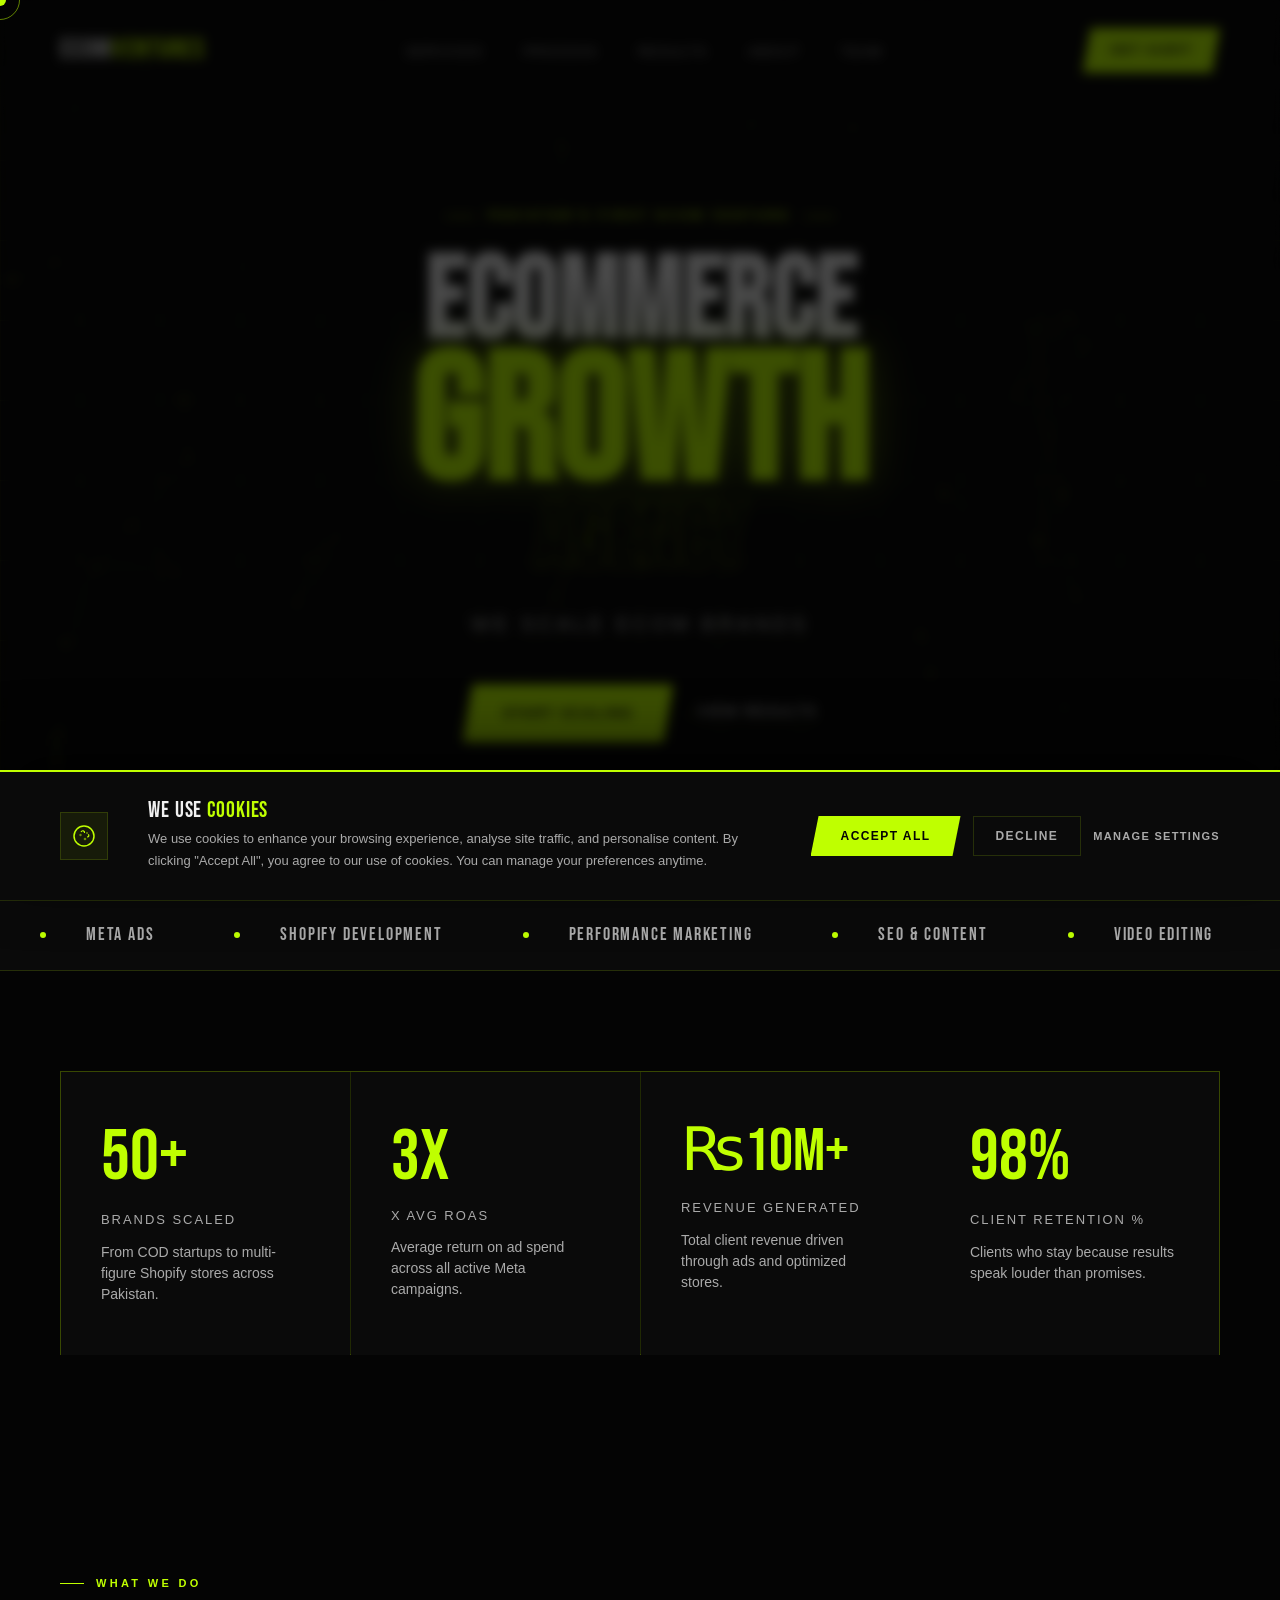
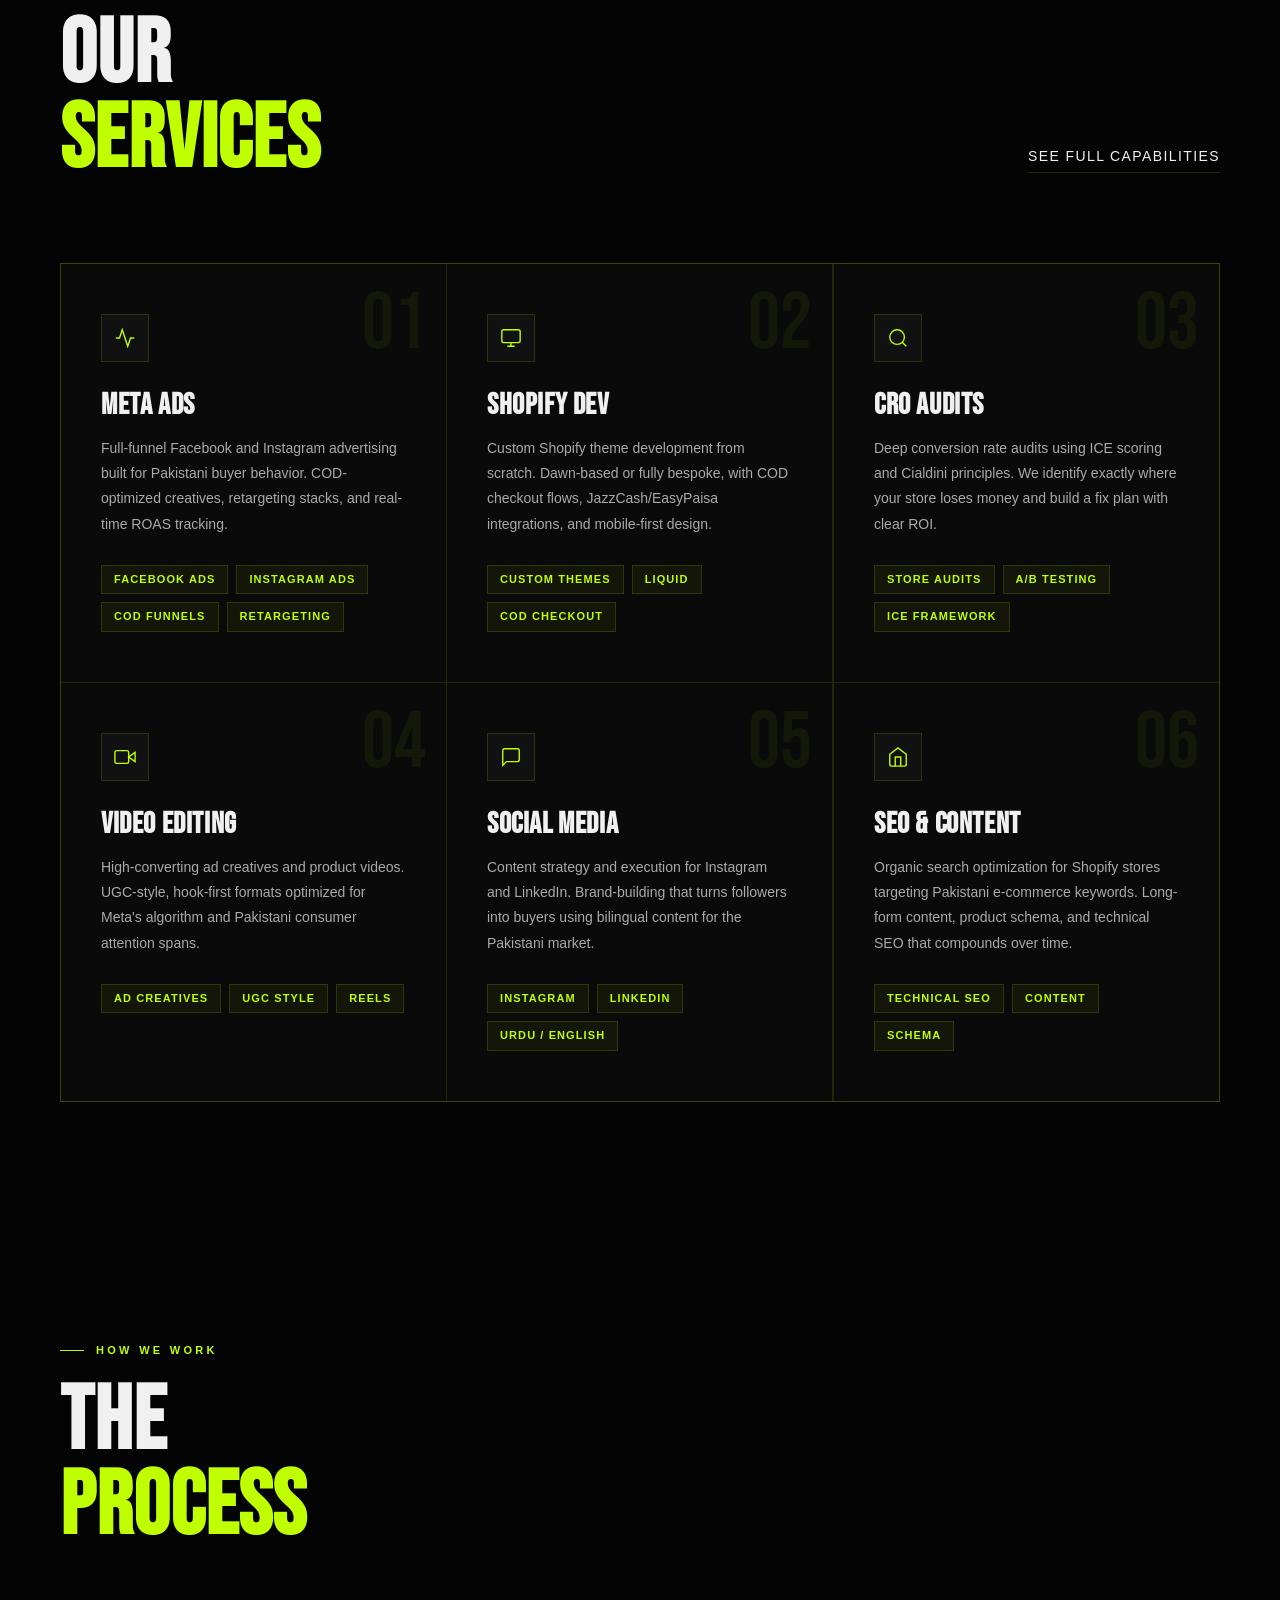
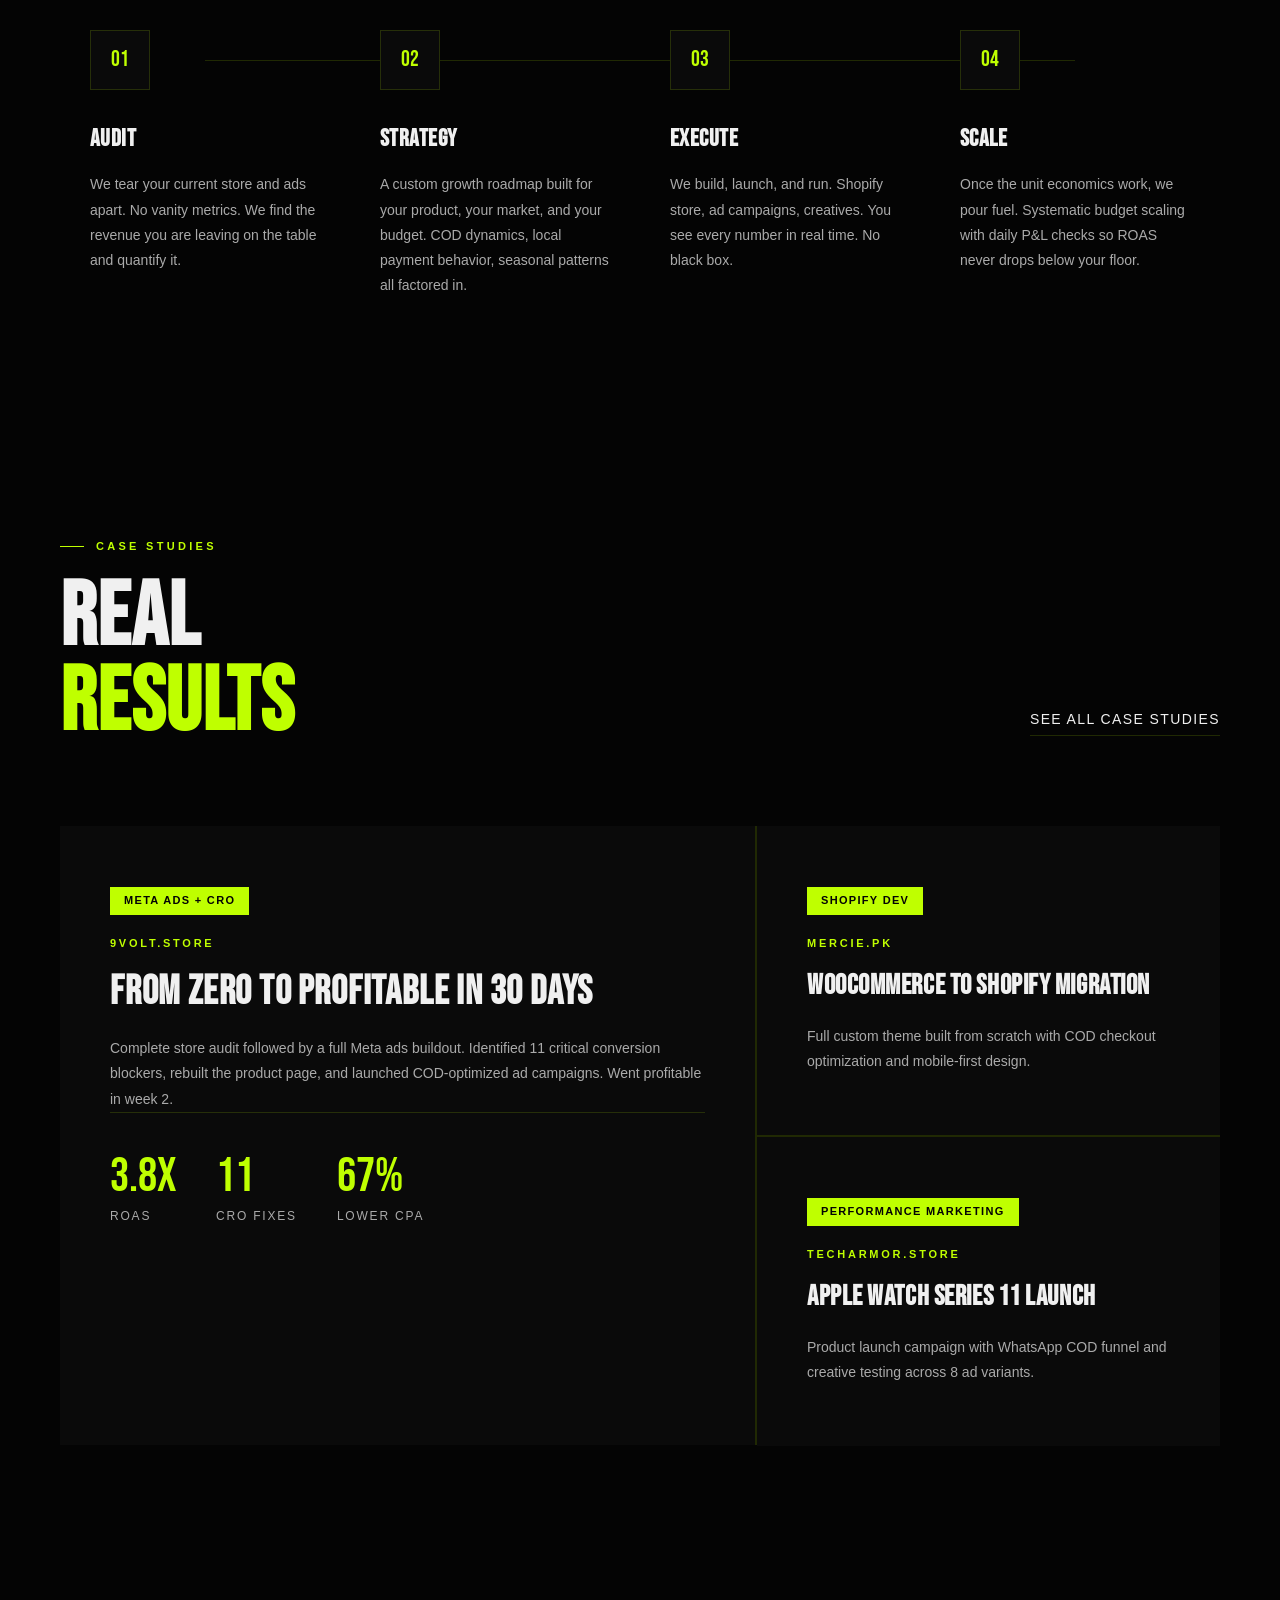
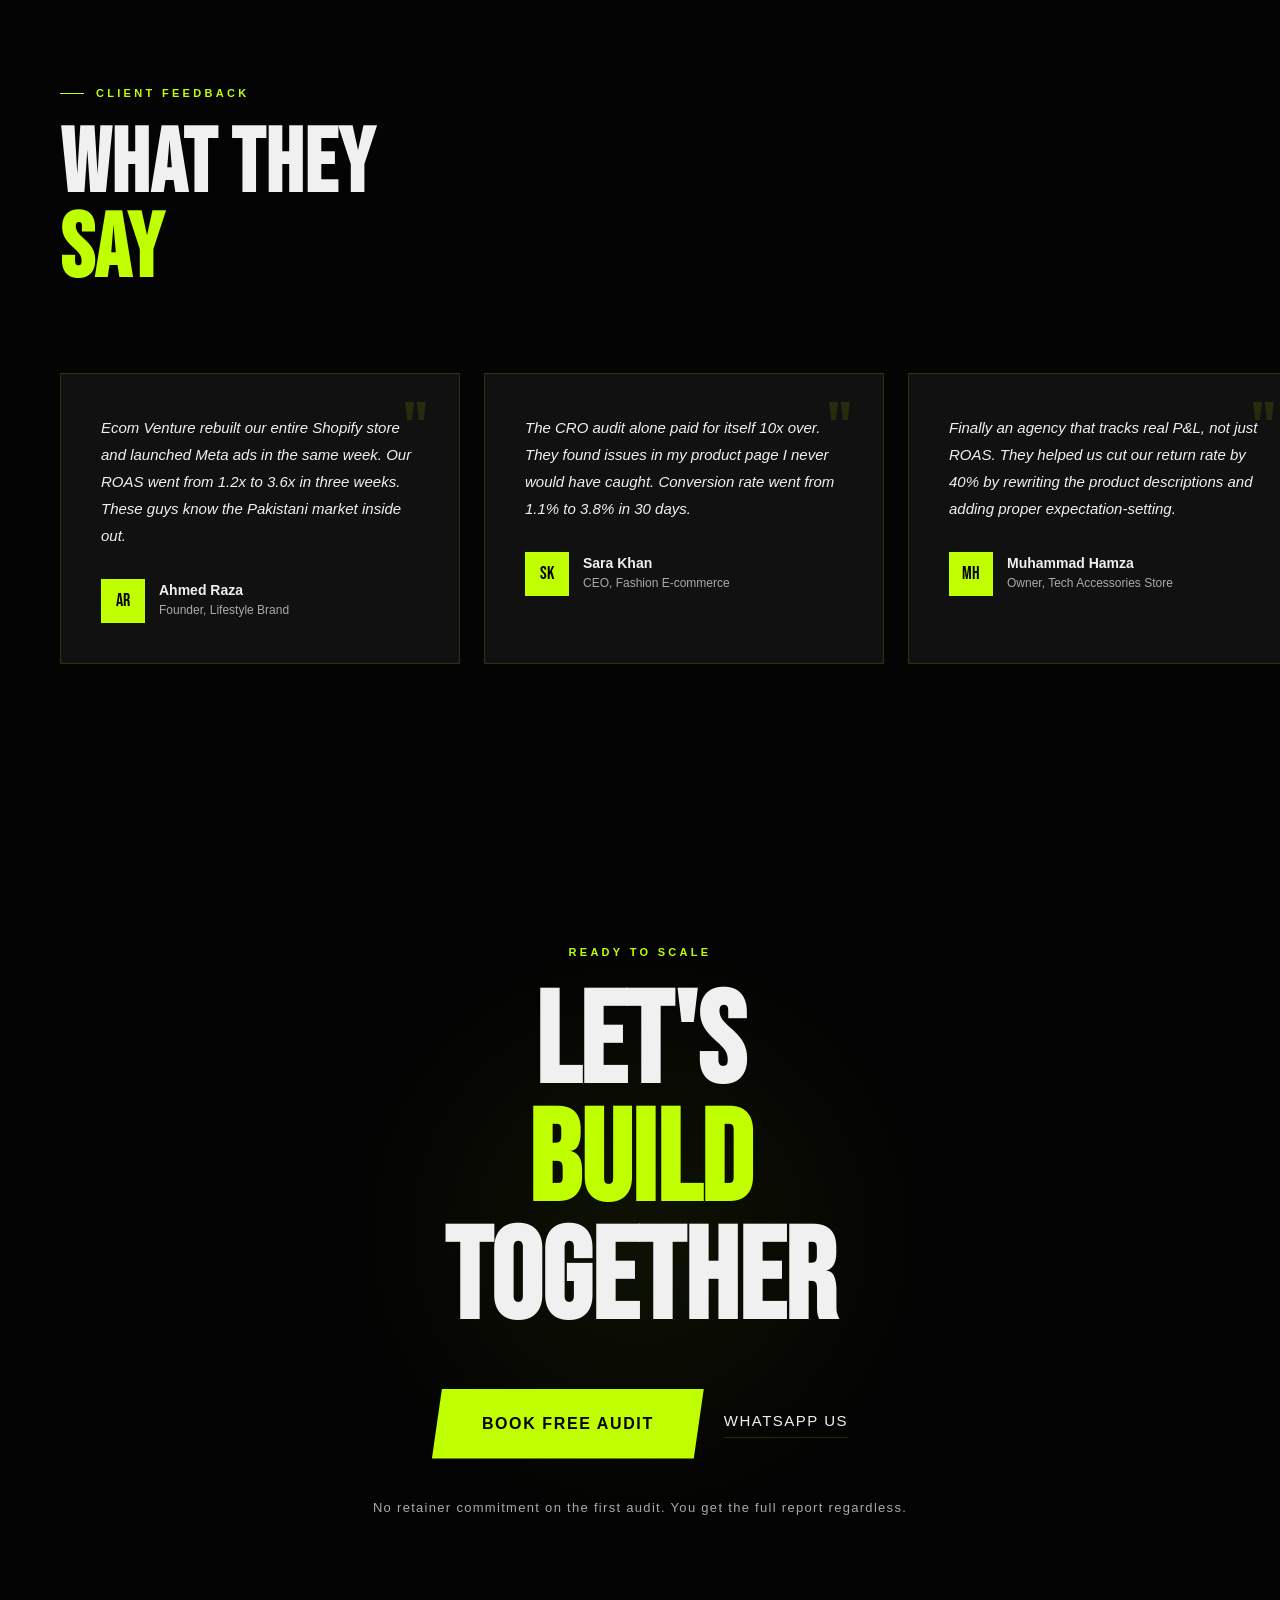
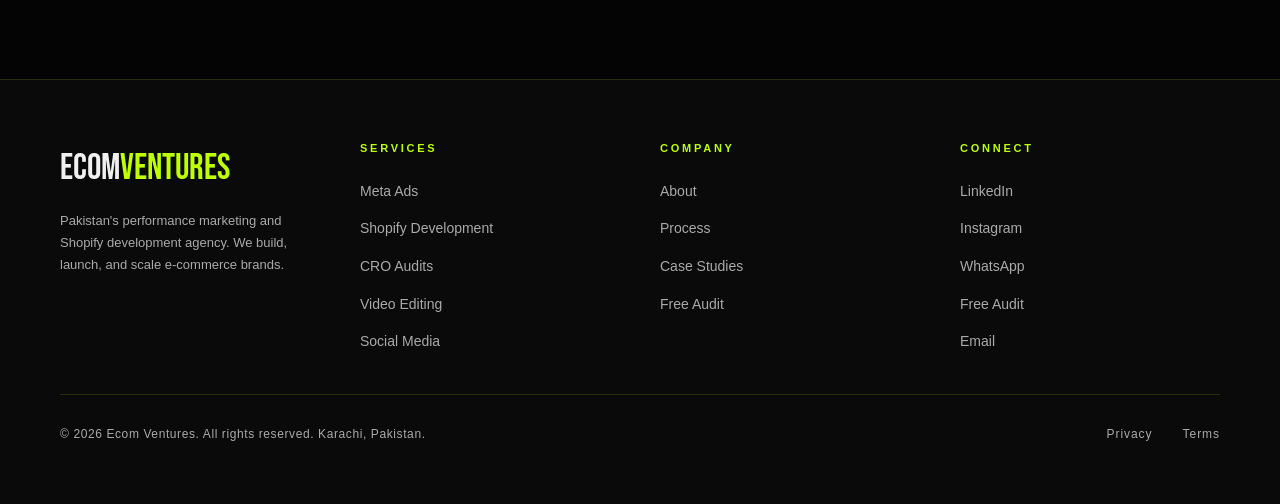
==== commit e19013b2: "Implement cookie consent banner and settings modal Added cookie consent banner and modal functionali" ====
--- a/index.html
+++ b/index.html
@@ -44,10 +44,9 @@
     background: var(--lime);
     border-radius: 50%;
     pointer-events: none;
-    z-index: 9999;
+    z-index: 100002;
     transform: translate(-50%, -50%);
-    transition: transform 0.1s, width 0.3s, height 0.3s, background 0.3s;
-    mix-blend-mode: difference;
+    transition: width 0.3s, height 0.3s, background 0.3s;
   }
   .cursor-ring {
     position: fixed;
@@ -55,9 +54,9 @@
     border: 1px solid var(--lime);
     border-radius: 50%;
     pointer-events: none;
-    z-index: 9998;
+    z-index: 100001;
     transform: translate(-50%, -50%);
-    transition: transform 0.15s ease, width 0.3s, height 0.3s, opacity 0.3s;
+    transition: width 0.3s, height 0.3s, opacity 0.3s;
     opacity: 0.5;
   }
   body:hover .cursor { opacity: 1; }
@@ -507,8 +506,9 @@
     position: relative;
     z-index: 1;
     opacity: 0;
-    transform: translateY(30px);
-    transition: opacity 0.6s, transform 0.6s;
+    transform: translateY(16px);
+    transition: opacity 0.35s ease-out, transform 0.35s ease-out;
+    will-change: opacity, transform;
   }
   .process-step.visible { opacity: 1; transform: translateY(0); }
   .step-num {
@@ -844,8 +844,9 @@
   /* REVEAL ANIMATIONS */
   .reveal {
     opacity: 0;
-    transform: translateY(40px);
-    transition: opacity 0.7s, transform 0.7s;
+    transform: translateY(20px);
+    transition: opacity 0.4s ease-out, transform 0.4s ease-out;
+    will-change: opacity, transform;
   }
   .reveal.visible { opacity: 1; transform: translateY(0); }
 
@@ -1263,6 +1264,285 @@
     .nav-hamburger { display: flex; }
   }
 
+
+/* ══════════════════════════════════
+   COOKIE CONSENT BANNER
+══════════════════════════════════ */
+.cookie-overlay {
+  position: fixed;
+  inset: 0;
+  background: rgba(4,4,4,0.7);
+  backdrop-filter: blur(6px);
+  z-index: 99998;
+  opacity: 0;
+  animation: cookieFadeIn 0.5s 0.4s forwards;
+  pointer-events: none;
+}
+@keyframes cookieFadeIn {
+  to { opacity: 1; pointer-events: auto; }
+}
+.cookie-banner {
+  position: fixed;
+  bottom: 0;
+  left: 0;
+  right: 0;
+  z-index: 99999;
+  background: var(--surface);
+  border-top: 2px solid var(--lime);
+  padding: 28px 60px;
+  display: flex;
+  align-items: center;
+  justify-content: space-between;
+  gap: 40px;
+  transform: translateY(100%);
+  animation: cookieSlideUp 0.5s 0.4s cubic-bezier(0.16,1,0.3,1) forwards;
+  box-shadow: 0 -20px 60px rgba(0,0,0,0.6);
+}
+@keyframes cookieSlideUp {
+  to { transform: translateY(0); }
+}
+.cookie-banner.hiding {
+  animation: cookieSlideDown 0.4s cubic-bezier(0.4,0,1,1) forwards;
+}
+.cookie-overlay.hiding {
+  animation: cookieFadeOut 0.4s forwards;
+}
+@keyframes cookieSlideDown {
+  to { transform: translateY(120%); }
+}
+@keyframes cookieFadeOut {
+  to { opacity: 0; pointer-events: none; }
+}
+.cookie-icon {
+  width: 48px;
+  height: 48px;
+  border: 1px solid var(--border);
+  background: rgba(191,255,0,0.07);
+  display: flex;
+  align-items: center;
+  justify-content: center;
+  flex-shrink: 0;
+}
+.cookie-icon svg {
+  width: 24px;
+  height: 24px;
+  stroke: var(--lime);
+  fill: none;
+  stroke-width: 1.5;
+}
+.cookie-text {
+  flex: 1;
+}
+.cookie-title {
+  font-family: var(--font-display);
+  font-size: 22px;
+  letter-spacing: 0.04em;
+  color: var(--text);
+  margin-bottom: 6px;
+  line-height: 1;
+}
+.cookie-title span { color: var(--lime); }
+.cookie-desc {
+  font-size: 13px;
+  color: var(--muted);
+  line-height: 1.7;
+  max-width: 600px;
+}
+.cookie-desc a {
+  color: var(--lime);
+  text-decoration: none;
+  border-bottom: 1px solid rgba(191,255,0,0.3);
+}
+.cookie-desc a:hover { border-color: var(--lime); }
+.cookie-actions {
+  display: flex;
+  gap: 12px;
+  align-items: center;
+  flex-shrink: 0;
+}
+.cookie-accept {
+  font-family: var(--font-body);
+  font-size: 12px;
+  font-weight: 700;
+  letter-spacing: 0.12em;
+  text-transform: uppercase;
+  color: var(--black);
+  background: var(--lime);
+  padding: 13px 30px;
+  border: none;
+  cursor: pointer;
+  clip-path: polygon(8px 0%,100% 0%,calc(100% - 8px) 100%,0% 100%);
+  transition: background 0.2s, transform 0.2s;
+  white-space: nowrap;
+}
+.cookie-accept:hover { background: #fff; transform: translateY(-2px); }
+.cookie-decline {
+  font-size: 12px;
+  font-weight: 700;
+  letter-spacing: 0.12em;
+  text-transform: uppercase;
+  color: var(--muted);
+  background: none;
+  border: 1px solid var(--border);
+  padding: 12px 22px;
+  cursor: pointer;
+  transition: color 0.2s, border-color 0.2s;
+  white-space: nowrap;
+}
+.cookie-decline:hover { color: var(--text); border-color: rgba(255,255,255,0.3); }
+.cookie-settings {
+  font-size: 11px;
+  font-weight: 700;
+  letter-spacing: 0.12em;
+  text-transform: uppercase;
+  color: var(--muted);
+  background: none;
+  border: none;
+  cursor: pointer;
+  padding: 0;
+  transition: color 0.2s;
+  white-space: nowrap;
+}
+.cookie-settings:hover { color: var(--lime); }
+
+/* SETTINGS MODAL */
+.cookie-modal {
+  position: fixed;
+  inset: 0;
+  z-index: 100000;
+  display: flex;
+  align-items: center;
+  justify-content: center;
+  padding: 20px;
+  pointer-events: none;
+  opacity: 0;
+  transition: opacity 0.3s;
+}
+.cookie-modal.open { opacity: 1; pointer-events: auto; }
+.cookie-modal-bg {
+  position: absolute;
+  inset: 0;
+  background: rgba(4,4,4,0.85);
+  backdrop-filter: blur(8px);
+}
+.cookie-modal-box {
+  position: relative;
+  z-index: 1;
+  background: var(--surface);
+  border: 1px solid var(--border);
+  max-width: 520px;
+  width: 100%;
+  padding: 40px 36px 32px;
+  transform: translateY(20px);
+  transition: transform 0.3s;
+}
+.cookie-modal.open .cookie-modal-box { transform: translateY(0); }
+.cookie-modal-box::before {
+  content: '';
+  position: absolute;
+  top: 0; left: 0; right: 0;
+  height: 2px;
+  background: var(--lime);
+}
+.cookie-modal-title {
+  font-family: var(--font-display);
+  font-size: 28px;
+  letter-spacing: 0.03em;
+  color: var(--text);
+  margin-bottom: 10px;
+}
+.cookie-modal-title span { color: var(--lime); }
+.cookie-modal-desc {
+  font-size: 13px;
+  color: var(--muted);
+  line-height: 1.7;
+  margin-bottom: 28px;
+}
+.cookie-toggle-row {
+  display: flex;
+  align-items: flex-start;
+  justify-content: space-between;
+  gap: 20px;
+  padding: 18px 0;
+  border-bottom: 1px solid var(--border);
+}
+.cookie-toggle-row:last-of-type { border-bottom: none; margin-bottom: 28px; }
+.cookie-toggle-info { flex: 1; }
+.cookie-toggle-label {
+  font-size: 13px;
+  font-weight: 700;
+  color: var(--text);
+  margin-bottom: 4px;
+  letter-spacing: 0.04em;
+}
+.cookie-toggle-sub {
+  font-size: 12px;
+  color: var(--muted);
+  line-height: 1.6;
+}
+/* TOGGLE SWITCH */
+.toggle {
+  position: relative;
+  width: 44px;
+  height: 24px;
+  flex-shrink: 0;
+  margin-top: 2px;
+}
+.toggle input { opacity: 0; width: 0; height: 0; }
+.toggle-slider {
+  position: absolute;
+  inset: 0;
+  background: var(--surface3);
+  border: 1px solid var(--border);
+  cursor: pointer;
+  transition: background 0.25s, border-color 0.25s;
+}
+.toggle-slider::before {
+  content: '';
+  position: absolute;
+  width: 16px; height: 16px;
+  background: var(--muted);
+  top: 3px; left: 3px;
+  transition: transform 0.25s, background 0.25s;
+}
+.toggle input:checked + .toggle-slider { background: rgba(191,255,0,0.15); border-color: var(--lime); }
+.toggle input:checked + .toggle-slider::before { transform: translateX(20px); background: var(--lime); }
+.toggle input:disabled + .toggle-slider { opacity: 0.5; cursor: not-allowed; }
+.cookie-modal-footer {
+  display: flex;
+  gap: 10px;
+  justify-content: flex-end;
+}
+.cookie-modal-close {
+  position: absolute;
+  top: 14px; right: 16px;
+  background: none; border: none;
+  color: var(--muted); font-size: 20px;
+  cursor: pointer; transition: color 0.2s;
+}
+.cookie-modal-close:hover { color: var(--lime); }
+
+/* MOBILE COOKIE */
+@media (max-width: 768px) {
+  .cookie-banner {
+    flex-direction: column;
+    align-items: flex-start;
+    padding: 24px 20px 28px;
+    gap: 20px;
+  }
+  .cookie-banner > .cookie-icon { display: none; }
+  .cookie-actions {
+    width: 100%;
+    flex-direction: column;
+    gap: 10px;
+  }
+  .cookie-accept { width: 100%; text-align: center; padding: 15px; }
+  .cookie-decline { width: 100%; text-align: center; }
+  .cookie-settings { width: 100%; text-align: center; padding: 6px 0; }
+  .cookie-modal-box { padding: 32px 20px 24px; }
+  .cookie-modal-footer { flex-direction: column; }
+}
+
 </style>
 </head>
 <body>
@@ -1282,6 +1562,94 @@
 <div class="grid-overlay"></div>
 
 <!-- BG CANVAS -->
+
+<!-- ══ COOKIE OVERLAY ══ -->
+<div class="cookie-overlay" id="cookie-overlay"></div>
+
+<!-- ══ COOKIE BANNER ══ -->
+<div class="cookie-banner" id="cookie-banner">
+  <div class="cookie-icon">
+    <svg viewBox="0 0 24 24">
+      <circle cx="12" cy="12" r="10"/>
+      <circle cx="8.5" cy="11" r="1.2" fill="rgba(191,255,0,0.5)" stroke="none"/>
+      <circle cx="15" cy="9" r="1" fill="rgba(191,255,0,0.5)" stroke="none"/>
+      <circle cx="13" cy="15" r="1.3" fill="rgba(191,255,0,0.5)" stroke="none"/>
+      <path d="M9 8 C10 6 13 6.5 12.5 9" stroke-width="1.2"/>
+      <path d="M15 13 C17 13 17.5 11 16 10.5" stroke-width="1.2"/>
+    </svg>
+  </div>
+  <div class="cookie-text">
+    <div class="cookie-title">We Use <span>Cookies</span></div>
+    <p class="cookie-desc">
+      We use cookies to enhance your browsing experience, analyse site traffic, and personalise content. By clicking "Accept All", you agree to our use of cookies. You can manage your preferences anytime.
+    </p>
+  </div>
+  <div class="cookie-actions">
+    <button class="cookie-accept" id="cookie-accept">Accept All</button>
+    <button class="cookie-decline" id="cookie-decline">Decline</button>
+    <button class="cookie-settings" id="cookie-settings-btn">Manage Settings</button>
+  </div>
+</div>
+
+<!-- ══ COOKIE SETTINGS MODAL ══ -->
+<div class="cookie-modal" id="cookie-modal">
+  <div class="cookie-modal-bg" id="cookie-modal-bg"></div>
+  <div class="cookie-modal-box">
+    <button class="cookie-modal-close" id="cookie-modal-close">&#10005;</button>
+    <div class="cookie-modal-title">Cookie <span>Settings</span></div>
+    <p class="cookie-modal-desc">Choose which cookies you allow. Essential cookies cannot be disabled as they are required for the site to function.</p>
+
+    <div class="cookie-toggle-row">
+      <div class="cookie-toggle-info">
+        <div class="cookie-toggle-label">Essential Cookies</div>
+        <div class="cookie-toggle-sub">Required for the website to function. Cannot be disabled.</div>
+      </div>
+      <label class="toggle">
+        <input type="checkbox" checked disabled>
+        <span class="toggle-slider"></span>
+      </label>
+    </div>
+
+    <div class="cookie-toggle-row">
+      <div class="cookie-toggle-info">
+        <div class="cookie-toggle-label">Analytics Cookies</div>
+        <div class="cookie-toggle-sub">Help us understand how visitors interact with the site so we can improve performance and content.</div>
+      </div>
+      <label class="toggle">
+        <input type="checkbox" id="toggle-analytics" checked>
+        <span class="toggle-slider"></span>
+      </label>
+    </div>
+
+    <div class="cookie-toggle-row">
+      <div class="cookie-toggle-info">
+        <div class="cookie-toggle-label">Marketing Cookies</div>
+        <div class="cookie-toggle-sub">Used to deliver relevant ads and track campaign performance across platforms like Meta and Google.</div>
+      </div>
+      <label class="toggle">
+        <input type="checkbox" id="toggle-marketing" checked>
+        <span class="toggle-slider"></span>
+      </label>
+    </div>
+
+    <div class="cookie-toggle-row">
+      <div class="cookie-toggle-info">
+        <div class="cookie-toggle-label">Preference Cookies</div>
+        <div class="cookie-toggle-sub">Remember your settings and personalise your experience on return visits.</div>
+      </div>
+      <label class="toggle">
+        <input type="checkbox" id="toggle-preference" checked>
+        <span class="toggle-slider"></span>
+      </label>
+    </div>
+
+    <div class="cookie-modal-footer">
+      <button class="cookie-decline" id="modal-decline" style="border:1px solid var(--border)">Reject All</button>
+      <button class="cookie-accept" id="modal-save">Save Preferences</button>
+    </div>
+  </div>
+</div>
+
 <canvas id="bg-canvas"></canvas>
 
 <!-- VIDEO BG IN HERO -->
@@ -1869,14 +2237,16 @@
   // INTERSECTION OBSERVER FOR REVEALS
   const revealEls = document.querySelectorAll('.reveal, .process-step');
   const observer = new IntersectionObserver(entries => {
-    entries.forEach((entry, idx) => {
+    entries.forEach((entry) => {
       if (entry.isIntersecting) {
+        const delay = (entry.target.dataset.delay || 0) * 50;
         setTimeout(() => {
           entry.target.classList.add('visible');
-        }, (entry.target.dataset.delay || 0) * 100);
+        }, delay);
+        observer.unobserve(entry.target);
       }
     });
-  }, { threshold: 0.15 });
+  }, { threshold: 0.05, rootMargin: '0px 0px -40px 0px' });
   revealEls.forEach((el, i) => {
     if (el.classList.contains('process-step')) el.dataset.delay = i;
     observer.observe(el);
@@ -1971,6 +2341,94 @@
     fixLinks();
   }
 })();
+
+  // ══ COOKIE CONSENT LOGIC ══
+  (function(){
+    var COOKIE_KEY = 'ev_cookie_consent';
+    var EXPIRY_DAYS = 180;
+
+    function setCookie(name, value, days){
+      var d = new Date();
+      d.setTime(d.getTime() + days*24*60*60*1000);
+      document.cookie = name + '=' + JSON.stringify(value) + ';expires=' + d.toUTCString() + ';path=/;SameSite=Lax';
+    }
+    function getCookie(name){
+      var c = document.cookie.split(';');
+      for(var i=0;i<c.length;i++){
+        var p = c[i].trim().split('=');
+        if(p[0]===name){ try{ return JSON.parse(decodeURIComponent(p[1])); }catch(e){ return null; } }
+      }
+      return null;
+    }
+
+    var existing = getCookie(COOKIE_KEY);
+    if(existing){ return; } // already consented — skip showing banner
+
+    var banner   = document.getElementById('cookie-banner');
+    var overlay  = document.getElementById('cookie-overlay');
+    var modal    = document.getElementById('cookie-modal');
+
+    function hideBanner(){
+      banner.classList.add('hiding');
+      overlay.classList.add('hiding');
+      setTimeout(function(){
+        banner.style.display = 'none';
+        overlay.style.display = 'none';
+      }, 420);
+    }
+
+    function saveConsent(prefs){
+      setCookie(COOKIE_KEY, prefs, EXPIRY_DAYS);
+      hideBanner();
+      closeModal();
+    }
+
+    // Accept all
+    document.getElementById('cookie-accept').addEventListener('click', function(){
+      saveConsent({ essential:true, analytics:true, marketing:true, preference:true, timestamp: Date.now() });
+    });
+
+    // Decline
+    document.getElementById('cookie-decline').addEventListener('click', function(){
+      saveConsent({ essential:true, analytics:false, marketing:false, preference:false, timestamp: Date.now() });
+    });
+
+    // Open settings
+    document.getElementById('cookie-settings-btn').addEventListener('click', openModal);
+
+    // Modal close
+    document.getElementById('cookie-modal-close').addEventListener('click', closeModal);
+    document.getElementById('cookie-modal-bg').addEventListener('click', closeModal);
+
+    // Reject all from modal
+    document.getElementById('modal-decline').addEventListener('click', function(){
+      document.getElementById('toggle-analytics').checked  = false;
+      document.getElementById('toggle-marketing').checked  = false;
+      document.getElementById('toggle-preference').checked = false;
+      saveConsent({ essential:true, analytics:false, marketing:false, preference:false, timestamp: Date.now() });
+    });
+
+    // Save preferences from modal
+    document.getElementById('modal-save').addEventListener('click', function(){
+      saveConsent({
+        essential:  true,
+        analytics:  document.getElementById('toggle-analytics').checked,
+        marketing:  document.getElementById('toggle-marketing').checked,
+        preference: document.getElementById('toggle-preference').checked,
+        timestamp:  Date.now()
+      });
+    });
+
+    function openModal(){
+      modal.classList.add('open');
+      document.body.style.overflow = 'hidden';
+    }
+    function closeModal(){
+      modal.classList.remove('open');
+      document.body.style.overflow = '';
+    }
+  })();
+
 </script>
 </body>
 </html>
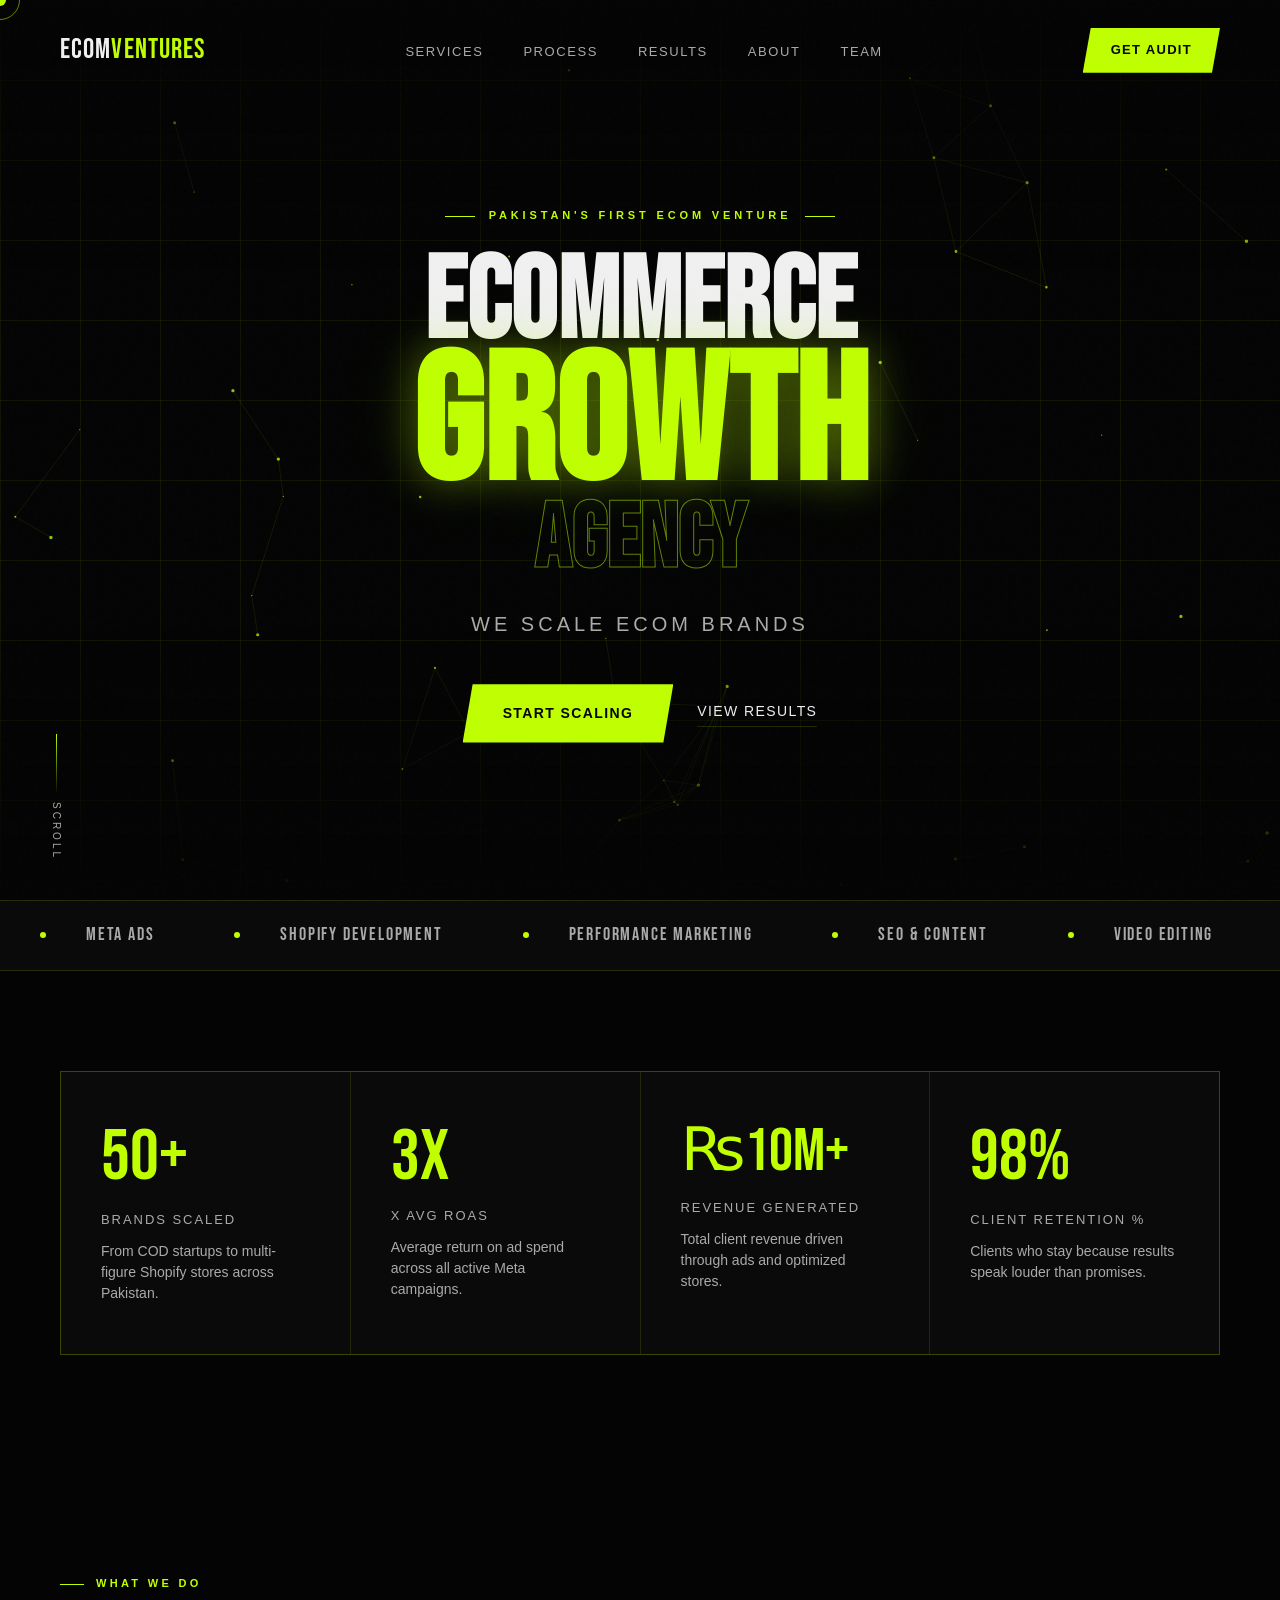
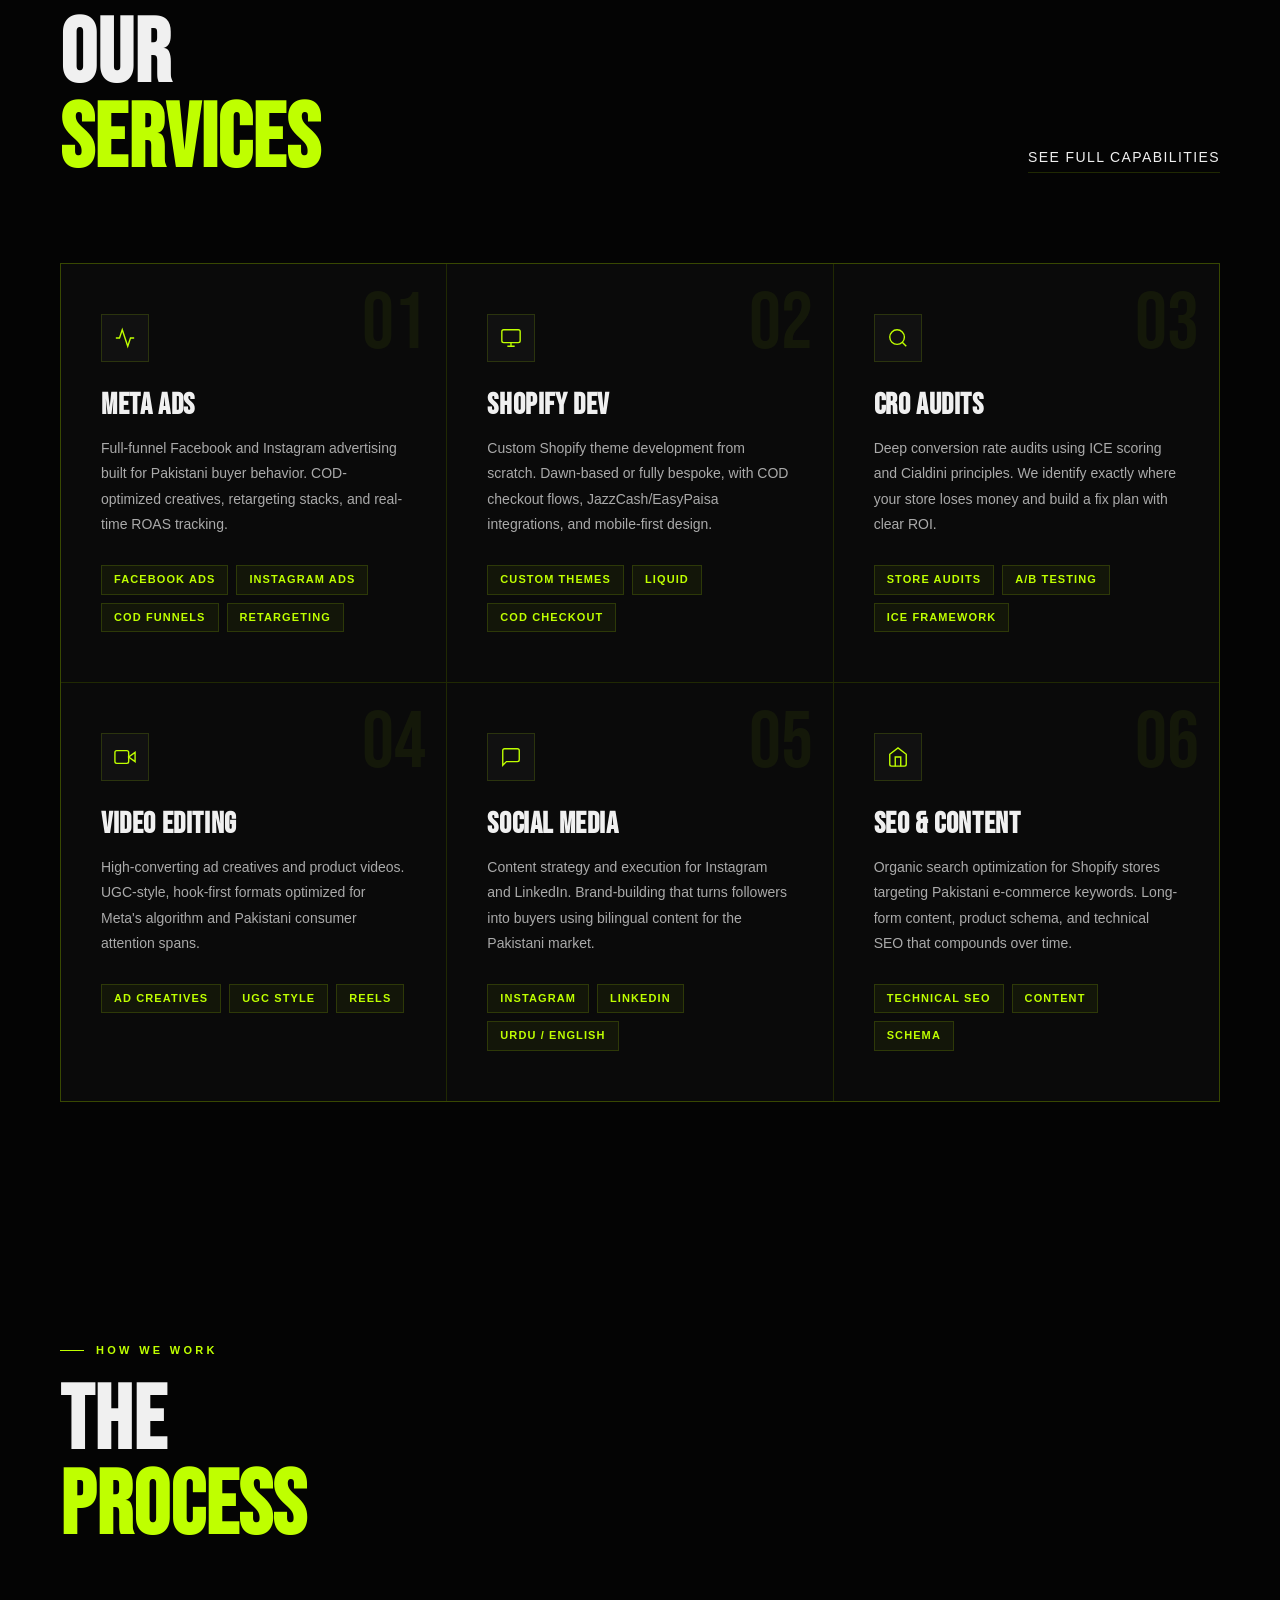
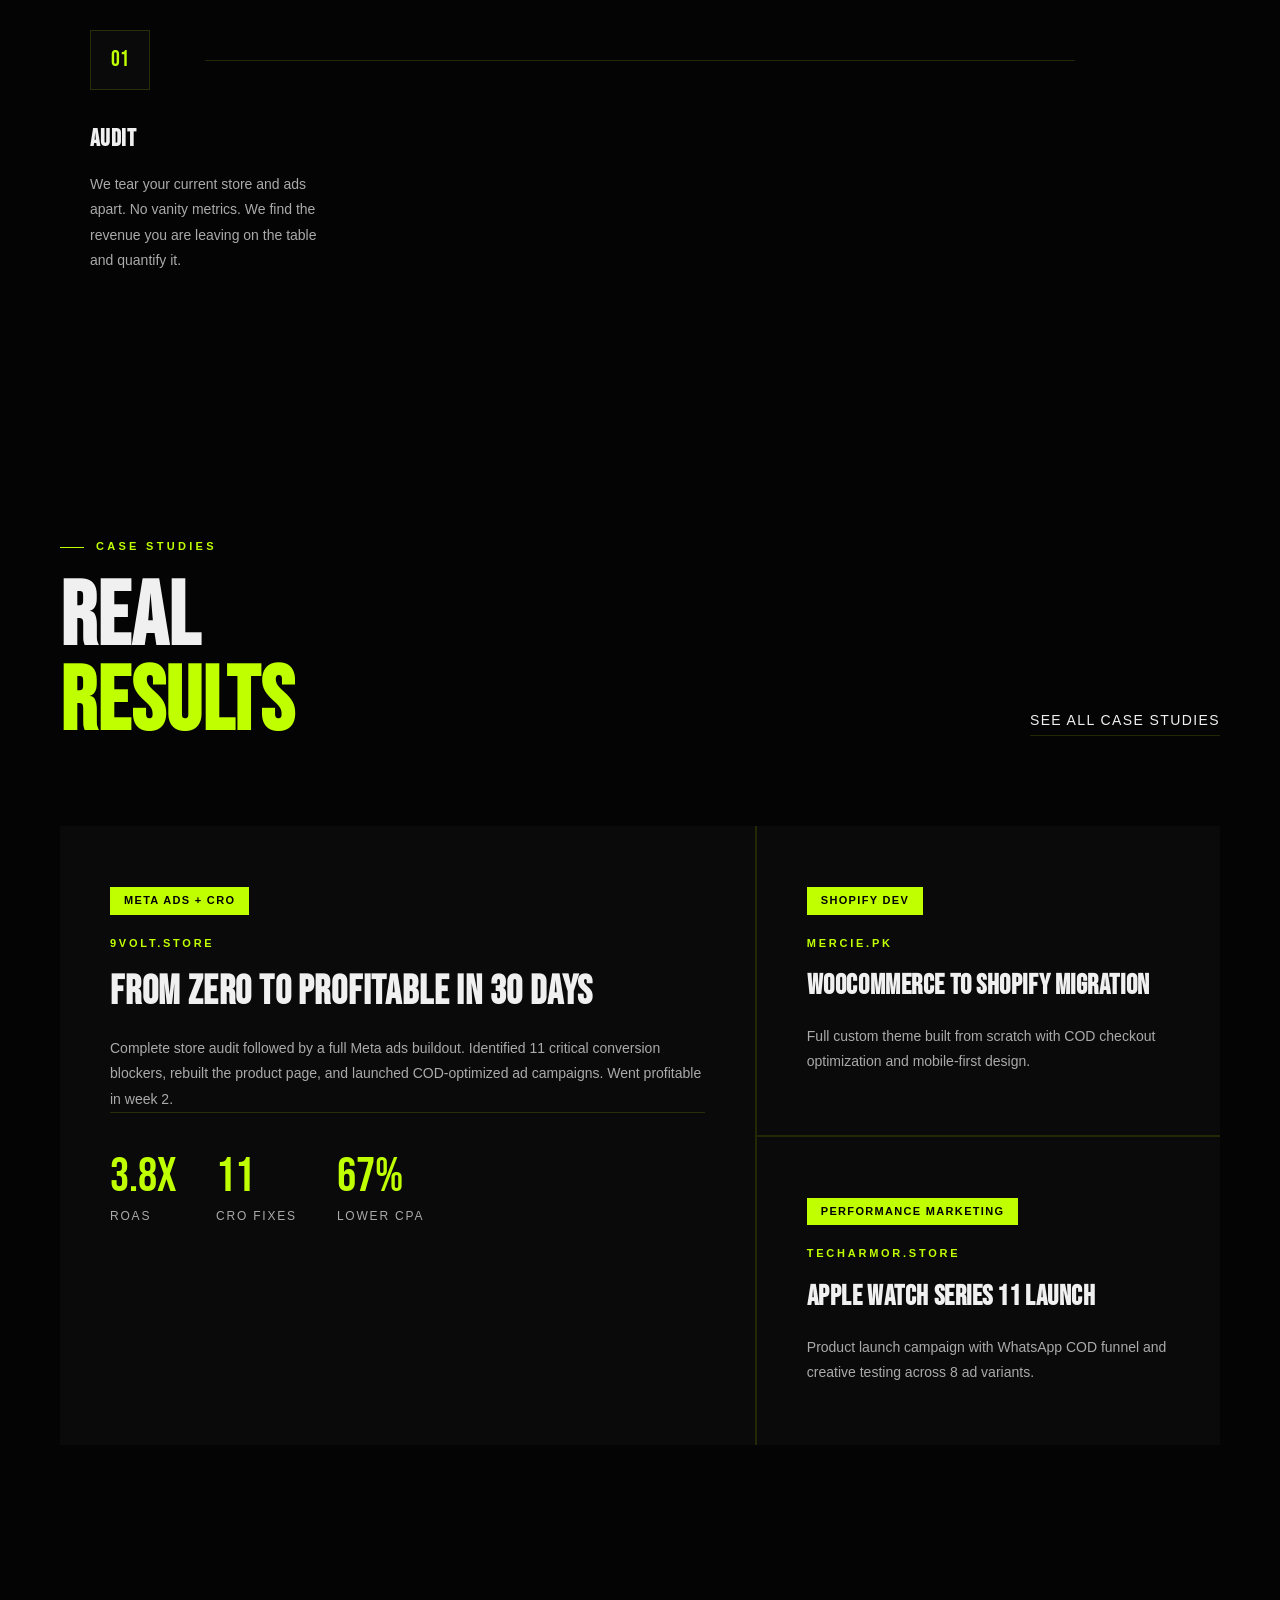
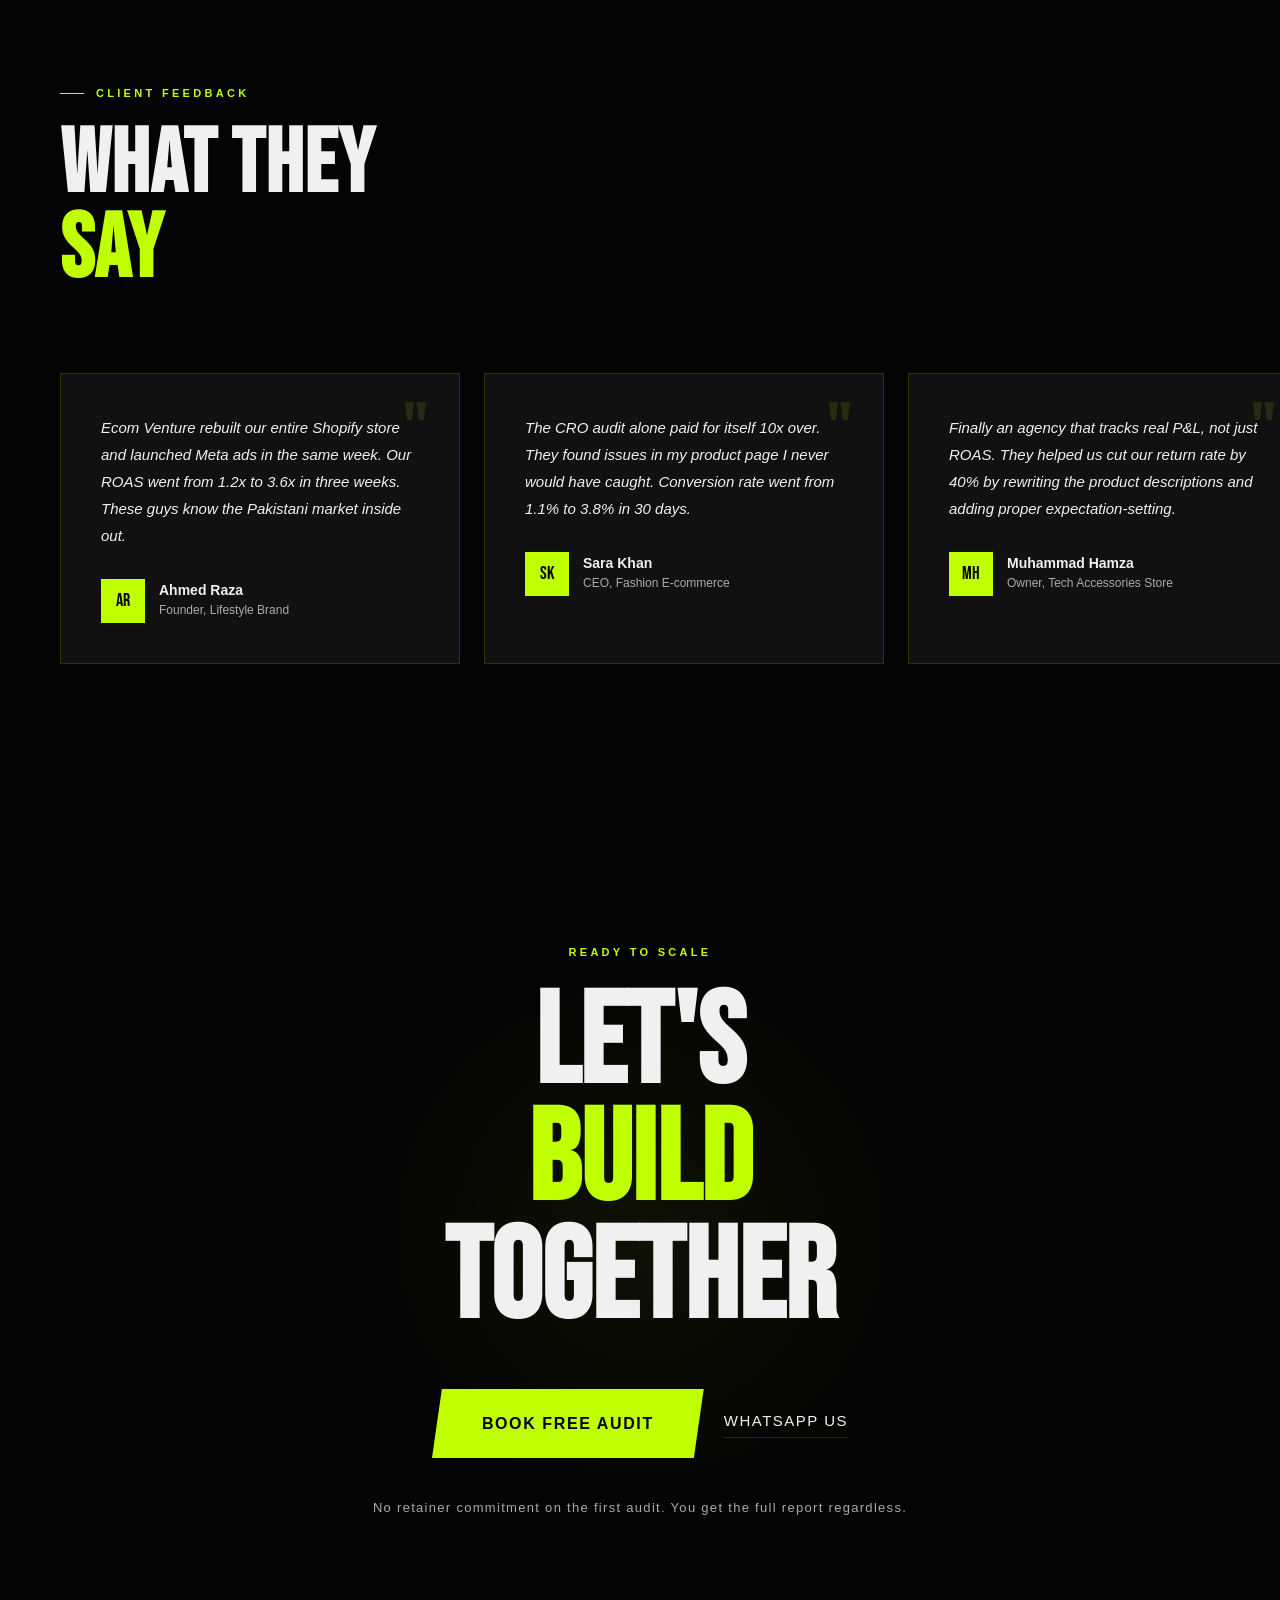
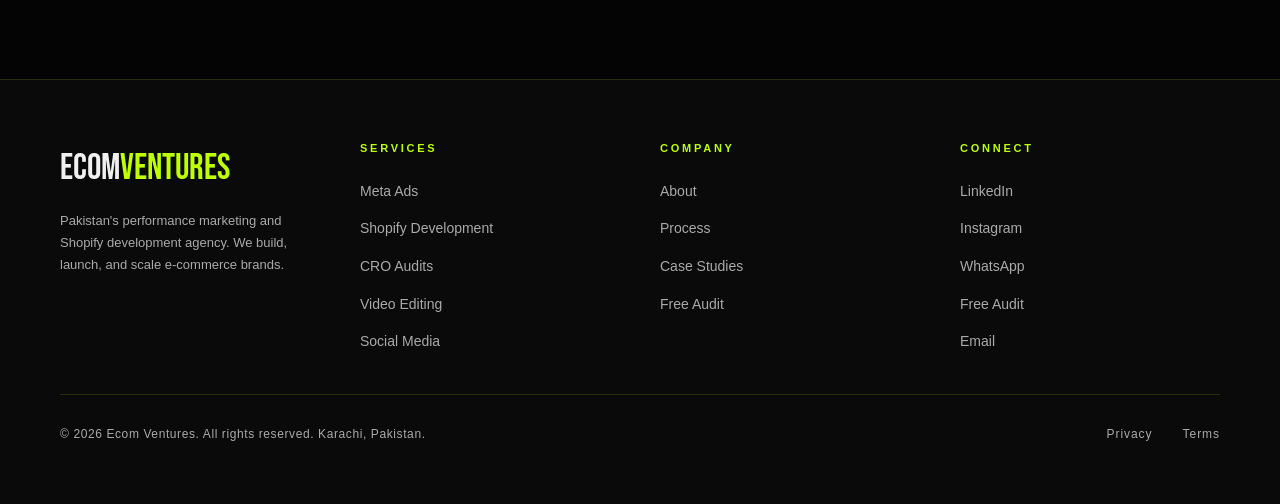
==== commit e21a8c15: "Remove cookie consent banner and logic Removed cookie consent functionality and related styles." ====
--- a/index.html
+++ b/index.html
@@ -44,9 +44,10 @@
     background: var(--lime);
     border-radius: 50%;
     pointer-events: none;
-    z-index: 100002;
+    z-index: 9999;
     transform: translate(-50%, -50%);
-    transition: width 0.3s, height 0.3s, background 0.3s;
+    transition: transform 0.1s, width 0.3s, height 0.3s, background 0.3s;
+    mix-blend-mode: difference;
   }
   .cursor-ring {
     position: fixed;
@@ -54,9 +55,9 @@
     border: 1px solid var(--lime);
     border-radius: 50%;
     pointer-events: none;
-    z-index: 100001;
+    z-index: 9998;
     transform: translate(-50%, -50%);
-    transition: width 0.3s, height 0.3s, opacity 0.3s;
+    transition: transform 0.15s ease, width 0.3s, height 0.3s, opacity 0.3s;
     opacity: 0.5;
   }
   body:hover .cursor { opacity: 1; }
@@ -506,9 +507,8 @@
     position: relative;
     z-index: 1;
     opacity: 0;
-    transform: translateY(16px);
-    transition: opacity 0.35s ease-out, transform 0.35s ease-out;
-    will-change: opacity, transform;
+    transform: translateY(30px);
+    transition: opacity 0.6s, transform 0.6s;
   }
   .process-step.visible { opacity: 1; transform: translateY(0); }
   .step-num {
@@ -844,9 +844,8 @@
   /* REVEAL ANIMATIONS */
   .reveal {
     opacity: 0;
-    transform: translateY(20px);
-    transition: opacity 0.4s ease-out, transform 0.4s ease-out;
-    will-change: opacity, transform;
+    transform: translateY(40px);
+    transition: opacity 0.7s, transform 0.7s;
   }
   .reveal.visible { opacity: 1; transform: translateY(0); }
 
@@ -1264,285 +1263,6 @@
     .nav-hamburger { display: flex; }
   }
 
-
-/* ══════════════════════════════════
-   COOKIE CONSENT BANNER
-══════════════════════════════════ */
-.cookie-overlay {
-  position: fixed;
-  inset: 0;
-  background: rgba(4,4,4,0.7);
-  backdrop-filter: blur(6px);
-  z-index: 99998;
-  opacity: 0;
-  animation: cookieFadeIn 0.5s 0.4s forwards;
-  pointer-events: none;
-}
-@keyframes cookieFadeIn {
-  to { opacity: 1; pointer-events: auto; }
-}
-.cookie-banner {
-  position: fixed;
-  bottom: 0;
-  left: 0;
-  right: 0;
-  z-index: 99999;
-  background: var(--surface);
-  border-top: 2px solid var(--lime);
-  padding: 28px 60px;
-  display: flex;
-  align-items: center;
-  justify-content: space-between;
-  gap: 40px;
-  transform: translateY(100%);
-  animation: cookieSlideUp 0.5s 0.4s cubic-bezier(0.16,1,0.3,1) forwards;
-  box-shadow: 0 -20px 60px rgba(0,0,0,0.6);
-}
-@keyframes cookieSlideUp {
-  to { transform: translateY(0); }
-}
-.cookie-banner.hiding {
-  animation: cookieSlideDown 0.4s cubic-bezier(0.4,0,1,1) forwards;
-}
-.cookie-overlay.hiding {
-  animation: cookieFadeOut 0.4s forwards;
-}
-@keyframes cookieSlideDown {
-  to { transform: translateY(120%); }
-}
-@keyframes cookieFadeOut {
-  to { opacity: 0; pointer-events: none; }
-}
-.cookie-icon {
-  width: 48px;
-  height: 48px;
-  border: 1px solid var(--border);
-  background: rgba(191,255,0,0.07);
-  display: flex;
-  align-items: center;
-  justify-content: center;
-  flex-shrink: 0;
-}
-.cookie-icon svg {
-  width: 24px;
-  height: 24px;
-  stroke: var(--lime);
-  fill: none;
-  stroke-width: 1.5;
-}
-.cookie-text {
-  flex: 1;
-}
-.cookie-title {
-  font-family: var(--font-display);
-  font-size: 22px;
-  letter-spacing: 0.04em;
-  color: var(--text);
-  margin-bottom: 6px;
-  line-height: 1;
-}
-.cookie-title span { color: var(--lime); }
-.cookie-desc {
-  font-size: 13px;
-  color: var(--muted);
-  line-height: 1.7;
-  max-width: 600px;
-}
-.cookie-desc a {
-  color: var(--lime);
-  text-decoration: none;
-  border-bottom: 1px solid rgba(191,255,0,0.3);
-}
-.cookie-desc a:hover { border-color: var(--lime); }
-.cookie-actions {
-  display: flex;
-  gap: 12px;
-  align-items: center;
-  flex-shrink: 0;
-}
-.cookie-accept {
-  font-family: var(--font-body);
-  font-size: 12px;
-  font-weight: 700;
-  letter-spacing: 0.12em;
-  text-transform: uppercase;
-  color: var(--black);
-  background: var(--lime);
-  padding: 13px 30px;
-  border: none;
-  cursor: pointer;
-  clip-path: polygon(8px 0%,100% 0%,calc(100% - 8px) 100%,0% 100%);
-  transition: background 0.2s, transform 0.2s;
-  white-space: nowrap;
-}
-.cookie-accept:hover { background: #fff; transform: translateY(-2px); }
-.cookie-decline {
-  font-size: 12px;
-  font-weight: 700;
-  letter-spacing: 0.12em;
-  text-transform: uppercase;
-  color: var(--muted);
-  background: none;
-  border: 1px solid var(--border);
-  padding: 12px 22px;
-  cursor: pointer;
-  transition: color 0.2s, border-color 0.2s;
-  white-space: nowrap;
-}
-.cookie-decline:hover { color: var(--text); border-color: rgba(255,255,255,0.3); }
-.cookie-settings {
-  font-size: 11px;
-  font-weight: 700;
-  letter-spacing: 0.12em;
-  text-transform: uppercase;
-  color: var(--muted);
-  background: none;
-  border: none;
-  cursor: pointer;
-  padding: 0;
-  transition: color 0.2s;
-  white-space: nowrap;
-}
-.cookie-settings:hover { color: var(--lime); }
-
-/* SETTINGS MODAL */
-.cookie-modal {
-  position: fixed;
-  inset: 0;
-  z-index: 100000;
-  display: flex;
-  align-items: center;
-  justify-content: center;
-  padding: 20px;
-  pointer-events: none;
-  opacity: 0;
-  transition: opacity 0.3s;
-}
-.cookie-modal.open { opacity: 1; pointer-events: auto; }
-.cookie-modal-bg {
-  position: absolute;
-  inset: 0;
-  background: rgba(4,4,4,0.85);
-  backdrop-filter: blur(8px);
-}
-.cookie-modal-box {
-  position: relative;
-  z-index: 1;
-  background: var(--surface);
-  border: 1px solid var(--border);
-  max-width: 520px;
-  width: 100%;
-  padding: 40px 36px 32px;
-  transform: translateY(20px);
-  transition: transform 0.3s;
-}
-.cookie-modal.open .cookie-modal-box { transform: translateY(0); }
-.cookie-modal-box::before {
-  content: '';
-  position: absolute;
-  top: 0; left: 0; right: 0;
-  height: 2px;
-  background: var(--lime);
-}
-.cookie-modal-title {
-  font-family: var(--font-display);
-  font-size: 28px;
-  letter-spacing: 0.03em;
-  color: var(--text);
-  margin-bottom: 10px;
-}
-.cookie-modal-title span { color: var(--lime); }
-.cookie-modal-desc {
-  font-size: 13px;
-  color: var(--muted);
-  line-height: 1.7;
-  margin-bottom: 28px;
-}
-.cookie-toggle-row {
-  display: flex;
-  align-items: flex-start;
-  justify-content: space-between;
-  gap: 20px;
-  padding: 18px 0;
-  border-bottom: 1px solid var(--border);
-}
-.cookie-toggle-row:last-of-type { border-bottom: none; margin-bottom: 28px; }
-.cookie-toggle-info { flex: 1; }
-.cookie-toggle-label {
-  font-size: 13px;
-  font-weight: 700;
-  color: var(--text);
-  margin-bottom: 4px;
-  letter-spacing: 0.04em;
-}
-.cookie-toggle-sub {
-  font-size: 12px;
-  color: var(--muted);
-  line-height: 1.6;
-}
-/* TOGGLE SWITCH */
-.toggle {
-  position: relative;
-  width: 44px;
-  height: 24px;
-  flex-shrink: 0;
-  margin-top: 2px;
-}
-.toggle input { opacity: 0; width: 0; height: 0; }
-.toggle-slider {
-  position: absolute;
-  inset: 0;
-  background: var(--surface3);
-  border: 1px solid var(--border);
-  cursor: pointer;
-  transition: background 0.25s, border-color 0.25s;
-}
-.toggle-slider::before {
-  content: '';
-  position: absolute;
-  width: 16px; height: 16px;
-  background: var(--muted);
-  top: 3px; left: 3px;
-  transition: transform 0.25s, background 0.25s;
-}
-.toggle input:checked + .toggle-slider { background: rgba(191,255,0,0.15); border-color: var(--lime); }
-.toggle input:checked + .toggle-slider::before { transform: translateX(20px); background: var(--lime); }
-.toggle input:disabled + .toggle-slider { opacity: 0.5; cursor: not-allowed; }
-.cookie-modal-footer {
-  display: flex;
-  gap: 10px;
-  justify-content: flex-end;
-}
-.cookie-modal-close {
-  position: absolute;
-  top: 14px; right: 16px;
-  background: none; border: none;
-  color: var(--muted); font-size: 20px;
-  cursor: pointer; transition: color 0.2s;
-}
-.cookie-modal-close:hover { color: var(--lime); }
-
-/* MOBILE COOKIE */
-@media (max-width: 768px) {
-  .cookie-banner {
-    flex-direction: column;
-    align-items: flex-start;
-    padding: 24px 20px 28px;
-    gap: 20px;
-  }
-  .cookie-banner > .cookie-icon { display: none; }
-  .cookie-actions {
-    width: 100%;
-    flex-direction: column;
-    gap: 10px;
-  }
-  .cookie-accept { width: 100%; text-align: center; padding: 15px; }
-  .cookie-decline { width: 100%; text-align: center; }
-  .cookie-settings { width: 100%; text-align: center; padding: 6px 0; }
-  .cookie-modal-box { padding: 32px 20px 24px; }
-  .cookie-modal-footer { flex-direction: column; }
-}
-
 </style>
 </head>
 <body>
@@ -1562,94 +1282,6 @@
 <div class="grid-overlay"></div>
 
 <!-- BG CANVAS -->
-
-<!-- ══ COOKIE OVERLAY ══ -->
-<div class="cookie-overlay" id="cookie-overlay"></div>
-
-<!-- ══ COOKIE BANNER ══ -->
-<div class="cookie-banner" id="cookie-banner">
-  <div class="cookie-icon">
-    <svg viewBox="0 0 24 24">
-      <circle cx="12" cy="12" r="10"/>
-      <circle cx="8.5" cy="11" r="1.2" fill="rgba(191,255,0,0.5)" stroke="none"/>
-      <circle cx="15" cy="9" r="1" fill="rgba(191,255,0,0.5)" stroke="none"/>
-      <circle cx="13" cy="15" r="1.3" fill="rgba(191,255,0,0.5)" stroke="none"/>
-      <path d="M9 8 C10 6 13 6.5 12.5 9" stroke-width="1.2"/>
-      <path d="M15 13 C17 13 17.5 11 16 10.5" stroke-width="1.2"/>
-    </svg>
-  </div>
-  <div class="cookie-text">
-    <div class="cookie-title">We Use <span>Cookies</span></div>
-    <p class="cookie-desc">
-      We use cookies to enhance your browsing experience, analyse site traffic, and personalise content. By clicking "Accept All", you agree to our use of cookies. You can manage your preferences anytime.
-    </p>
-  </div>
-  <div class="cookie-actions">
-    <button class="cookie-accept" id="cookie-accept">Accept All</button>
-    <button class="cookie-decline" id="cookie-decline">Decline</button>
-    <button class="cookie-settings" id="cookie-settings-btn">Manage Settings</button>
-  </div>
-</div>
-
-<!-- ══ COOKIE SETTINGS MODAL ══ -->
-<div class="cookie-modal" id="cookie-modal">
-  <div class="cookie-modal-bg" id="cookie-modal-bg"></div>
-  <div class="cookie-modal-box">
-    <button class="cookie-modal-close" id="cookie-modal-close">&#10005;</button>
-    <div class="cookie-modal-title">Cookie <span>Settings</span></div>
-    <p class="cookie-modal-desc">Choose which cookies you allow. Essential cookies cannot be disabled as they are required for the site to function.</p>
-
-    <div class="cookie-toggle-row">
-      <div class="cookie-toggle-info">
-        <div class="cookie-toggle-label">Essential Cookies</div>
-        <div class="cookie-toggle-sub">Required for the website to function. Cannot be disabled.</div>
-      </div>
-      <label class="toggle">
-        <input type="checkbox" checked disabled>
-        <span class="toggle-slider"></span>
-      </label>
-    </div>
-
-    <div class="cookie-toggle-row">
-      <div class="cookie-toggle-info">
-        <div class="cookie-toggle-label">Analytics Cookies</div>
-        <div class="cookie-toggle-sub">Help us understand how visitors interact with the site so we can improve performance and content.</div>
-      </div>
-      <label class="toggle">
-        <input type="checkbox" id="toggle-analytics" checked>
-        <span class="toggle-slider"></span>
-      </label>
-    </div>
-
-    <div class="cookie-toggle-row">
-      <div class="cookie-toggle-info">
-        <div class="cookie-toggle-label">Marketing Cookies</div>
-        <div class="cookie-toggle-sub">Used to deliver relevant ads and track campaign performance across platforms like Meta and Google.</div>
-      </div>
-      <label class="toggle">
-        <input type="checkbox" id="toggle-marketing" checked>
-        <span class="toggle-slider"></span>
-      </label>
-    </div>
-
-    <div class="cookie-toggle-row">
-      <div class="cookie-toggle-info">
-        <div class="cookie-toggle-label">Preference Cookies</div>
-        <div class="cookie-toggle-sub">Remember your settings and personalise your experience on return visits.</div>
-      </div>
-      <label class="toggle">
-        <input type="checkbox" id="toggle-preference" checked>
-        <span class="toggle-slider"></span>
-      </label>
-    </div>
-
-    <div class="cookie-modal-footer">
-      <button class="cookie-decline" id="modal-decline" style="border:1px solid var(--border)">Reject All</button>
-      <button class="cookie-accept" id="modal-save">Save Preferences</button>
-    </div>
-  </div>
-</div>
-
 <canvas id="bg-canvas"></canvas>
 
 <!-- VIDEO BG IN HERO -->
@@ -2237,16 +1869,14 @@
   // INTERSECTION OBSERVER FOR REVEALS
   const revealEls = document.querySelectorAll('.reveal, .process-step');
   const observer = new IntersectionObserver(entries => {
-    entries.forEach((entry) => {
+    entries.forEach((entry, idx) => {
       if (entry.isIntersecting) {
-        const delay = (entry.target.dataset.delay || 0) * 50;
         setTimeout(() => {
           entry.target.classList.add('visible');
-        }, delay);
-        observer.unobserve(entry.target);
+        }, (entry.target.dataset.delay || 0) * 100);
       }
     });
-  }, { threshold: 0.05, rootMargin: '0px 0px -40px 0px' });
+  }, { threshold: 0.15 });
   revealEls.forEach((el, i) => {
     if (el.classList.contains('process-step')) el.dataset.delay = i;
     observer.observe(el);
@@ -2341,94 +1971,6 @@
     fixLinks();
   }
 })();
-
-  // ══ COOKIE CONSENT LOGIC ══
-  (function(){
-    var COOKIE_KEY = 'ev_cookie_consent';
-    var EXPIRY_DAYS = 180;
-
-    function setCookie(name, value, days){
-      var d = new Date();
-      d.setTime(d.getTime() + days*24*60*60*1000);
-      document.cookie = name + '=' + JSON.stringify(value) + ';expires=' + d.toUTCString() + ';path=/;SameSite=Lax';
-    }
-    function getCookie(name){
-      var c = document.cookie.split(';');
-      for(var i=0;i<c.length;i++){
-        var p = c[i].trim().split('=');
-        if(p[0]===name){ try{ return JSON.parse(decodeURIComponent(p[1])); }catch(e){ return null; } }
-      }
-      return null;
-    }
-
-    var existing = getCookie(COOKIE_KEY);
-    if(existing){ return; } // already consented — skip showing banner
-
-    var banner   = document.getElementById('cookie-banner');
-    var overlay  = document.getElementById('cookie-overlay');
-    var modal    = document.getElementById('cookie-modal');
-
-    function hideBanner(){
-      banner.classList.add('hiding');
-      overlay.classList.add('hiding');
-      setTimeout(function(){
-        banner.style.display = 'none';
-        overlay.style.display = 'none';
-      }, 420);
-    }
-
-    function saveConsent(prefs){
-      setCookie(COOKIE_KEY, prefs, EXPIRY_DAYS);
-      hideBanner();
-      closeModal();
-    }
-
-    // Accept all
-    document.getElementById('cookie-accept').addEventListener('click', function(){
-      saveConsent({ essential:true, analytics:true, marketing:true, preference:true, timestamp: Date.now() });
-    });
-
-    // Decline
-    document.getElementById('cookie-decline').addEventListener('click', function(){
-      saveConsent({ essential:true, analytics:false, marketing:false, preference:false, timestamp: Date.now() });
-    });
-
-    // Open settings
-    document.getElementById('cookie-settings-btn').addEventListener('click', openModal);
-
-    // Modal close
-    document.getElementById('cookie-modal-close').addEventListener('click', closeModal);
-    document.getElementById('cookie-modal-bg').addEventListener('click', closeModal);
-
-    // Reject all from modal
-    document.getElementById('modal-decline').addEventListener('click', function(){
-      document.getElementById('toggle-analytics').checked  = false;
-      document.getElementById('toggle-marketing').checked  = false;
-      document.getElementById('toggle-preference').checked = false;
-      saveConsent({ essential:true, analytics:false, marketing:false, preference:false, timestamp: Date.now() });
-    });
-
-    // Save preferences from modal
-    document.getElementById('modal-save').addEventListener('click', function(){
-      saveConsent({
-        essential:  true,
-        analytics:  document.getElementById('toggle-analytics').checked,
-        marketing:  document.getElementById('toggle-marketing').checked,
-        preference: document.getElementById('toggle-preference').checked,
-        timestamp:  Date.now()
-      });
-    });
-
-    function openModal(){
-      modal.classList.add('open');
-      document.body.style.overflow = 'hidden';
-    }
-    function closeModal(){
-      modal.classList.remove('open');
-      document.body.style.overflow = '';
-    }
-  })();
-
 </script>
 </body>
 </html>
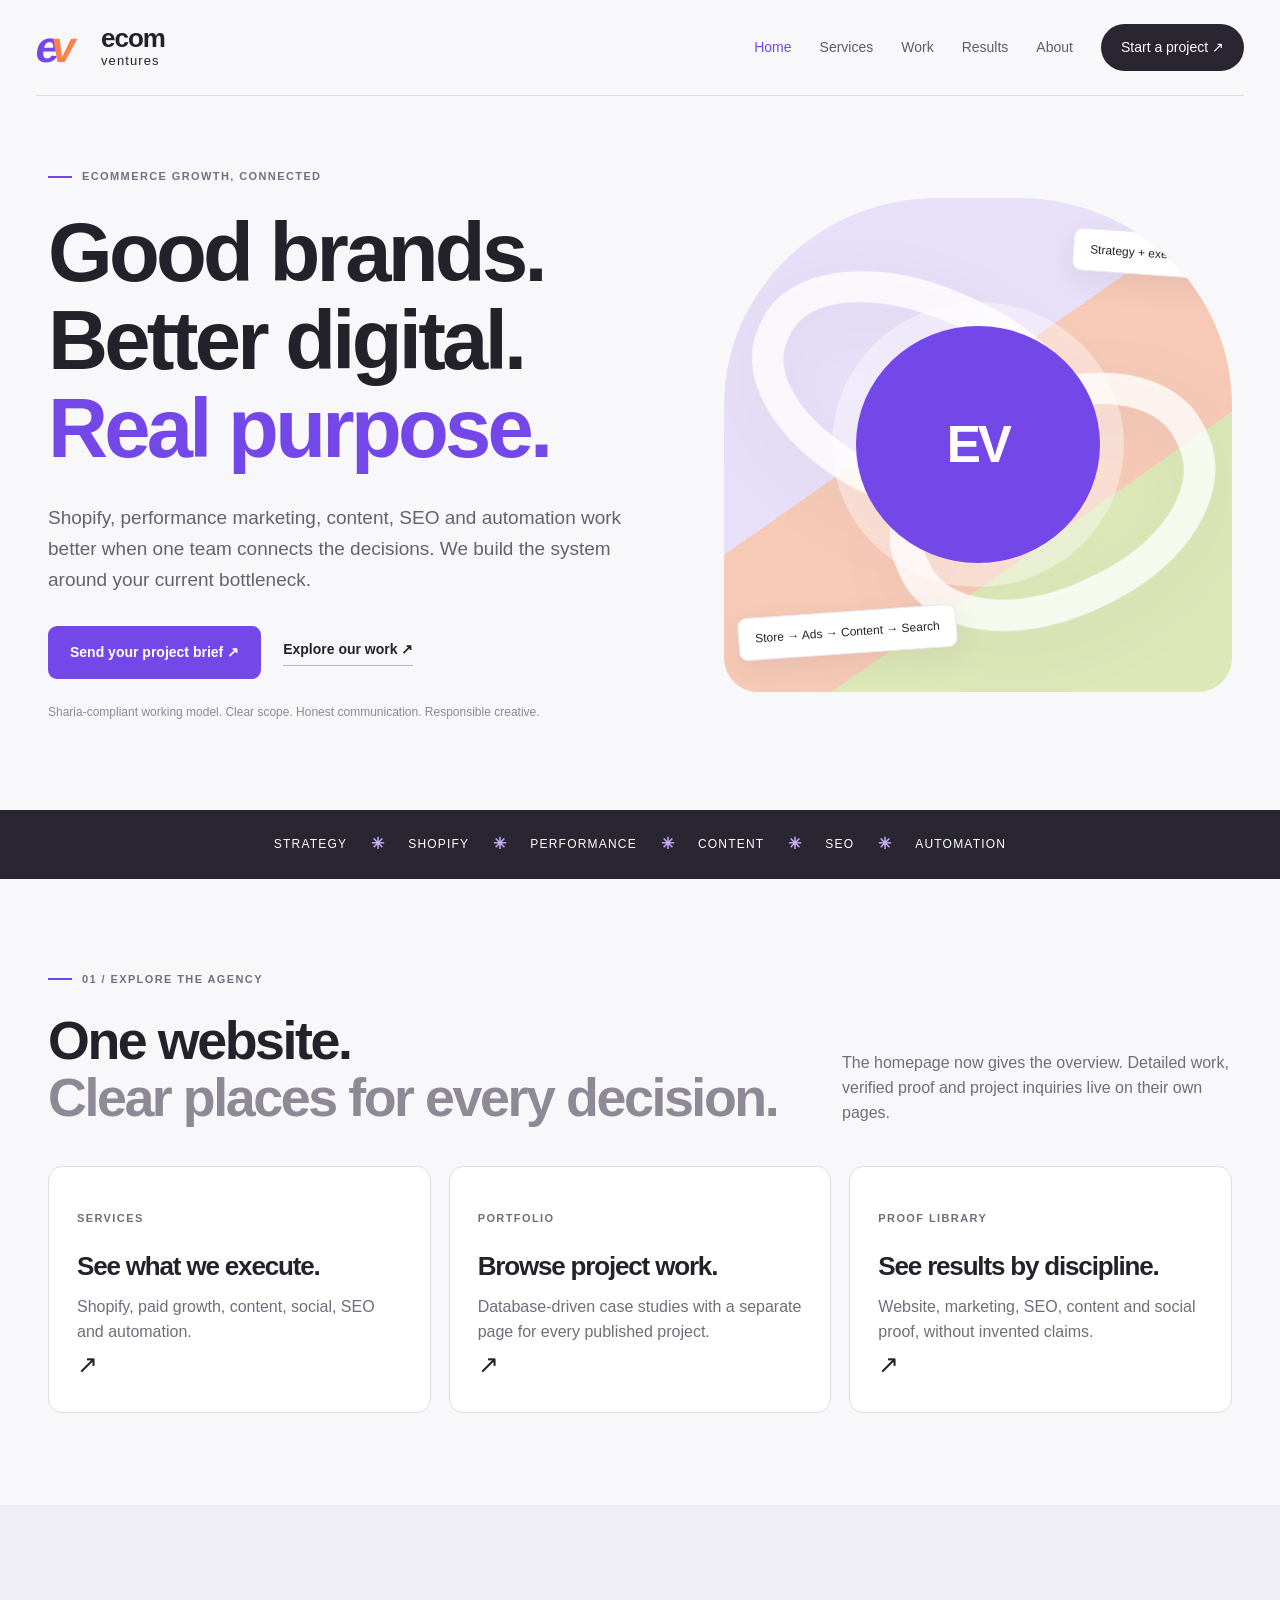
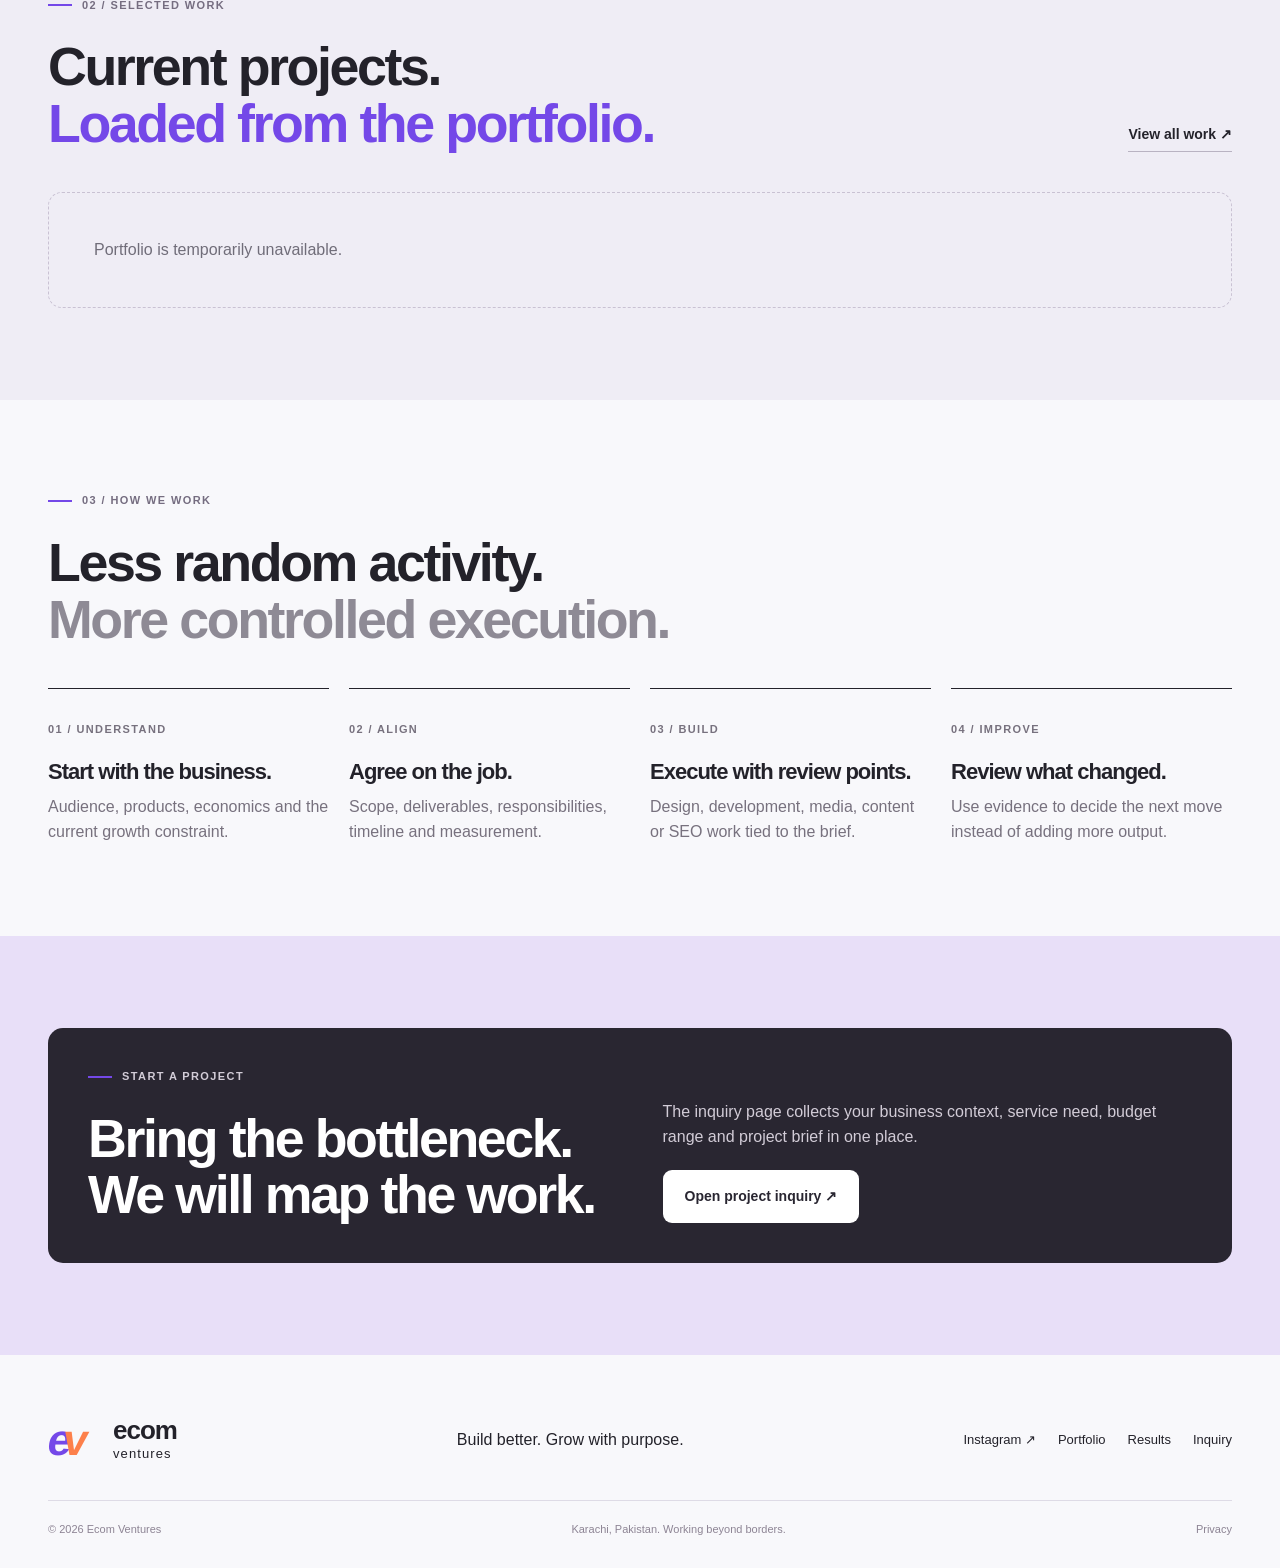
==== commit 0e198c43: "Rebuild homepage for multipage studio v2" ====
--- a/index.html
+++ b/index.html
@@ -1,1976 +1,70 @@
-<!DOCTYPE html>
-<html lang="en">
-<head>
-<meta charset="UTF-8">
-<meta http-equiv="Content-Type" content="text/html; charset=UTF-8">
-<meta name="viewport" content="width=device-width, initial-scale=1.0">
-<title>Ecom Venture — Performance Marketing Agency</title>
-<link rel="preconnect" href="https://fonts.googleapis.com">
-<link rel="preconnect" href="https://fonts.gstatic.com" crossorigin>
-<link href="https://fonts.googleapis.com/css2?family=Bebas+Neue&family=Cabinet+Grotesk:wght@400;500;700;800&display=swap" rel="stylesheet">
-<style>
-  *, *::before, *::after { box-sizing: border-box; margin: 0; padding: 0; }
+<!doctype html><html lang="en"><head><meta charset="UTF-8"><meta name="viewport" content="width=device-width,initial-scale=1"><meta name="theme-color" content="#f8f8fb"><meta name="description" content="Shopify, performance marketing, content, SEO, social media and automation for ecommerce brands."><title>Ecom Ventures | Ecommerce Growth Agency</title><link rel="canonical" href="https://ecom-ventures-studio.vercel.app/"><link rel="stylesheet" href="styles.css"></head><body>
+<a class="skip" href="#main">Skip to content</a>
+<header class="header">
+  <a class="brand" href="index.html" aria-label="Ecom Ventures home"><span class="brand-mark">e<span>v</span></span><span>ecom<span class="brand-sub">ventures</span></span></a>
+  <nav id="nav" aria-label="Main navigation">
+    <a data-nav="home" href="index.html">Home</a>
+    <a data-nav="services" href="services.html">Services</a>
+    <a data-nav="work" href="work.html">Work</a>
+    <a data-nav="results" href="results.html">Results</a>
+    <a data-nav="about" href="about.html">About</a>
+    <a data-nav="contact" class="nav-cta" href="contact.html">Start a project ↗</a>
+  </nav>
+  <button class="menu" aria-label="Open menu" aria-expanded="false" aria-controls="nav">☰</button>
+</header>
 
-  :root {
-    --lime: #BFFF00;
-    --lime-dim: #8FCC00;
-    --black: #040404;
-    --surface: #0A0A0A;
-    --surface2: #111111;
-    --surface3: #181818;
-    --border: rgba(191,255,0,0.15);
-    --text: #F0F0F0;
-    --muted: #AAAAAA;
-    --font-display: 'Bebas Neue', sans-serif;
-    --font-body: 'Cabinet Grotesk', sans-serif;
-  }
+<main id="main">
+<section class="hero wrap">
+  <div class="hero-copy">
+    <p class="eyebrow">ECOMMERCE GROWTH, CONNECTED</p>
+    <h1>Good brands.<br>Better digital.<br><span class="purple">Real purpose.</span></h1>
+    <p class="hero-desc">Shopify, performance marketing, content, SEO and automation work better when one team connects the decisions. We build the system around your current bottleneck.</p>
+    <div class="hero-actions"><a class="button primary" href="contact.html">Send your project brief ↗</a><a class="text-link" href="work.html">Explore our work ↗</a></div>
+    <p class="hero-foot">Sharia-compliant working model. Clear scope. Honest communication. Responsible creative.</p>
+  </div>
+  <div class="hero-visual" aria-hidden="true">
+    <div class="visual-shell"><div class="visual-core">EV</div><span class="floating-label top">Strategy + execution</span><span class="floating-label bottom">Store → Ads → Content → Search</span></div>
+  </div>
+</section>
+<div class="service-strip"><span>STRATEGY</span><b>✳</b><span>SHOPIFY</span><b>✳</b><span>PERFORMANCE</span><b>✳</b><span>CONTENT</span><b>✳</b><span>SEO</span><b>✳</b><span>AUTOMATION</span></div>
 
-  html { scroll-behavior: smooth; }
-
-  body {
-    background: var(--black);
-    color: var(--text);
-    font-family: var(--font-body);
-    font-size: 16px;
-    line-height: 1.6;
-    overflow-x: hidden;
-    cursor: none;
-  }
-
-  /* CUSTOM CURSOR */
-  .cursor {
-    position: fixed;
-    width: 12px; height: 12px;
-    background: var(--lime);
-    border-radius: 50%;
-    pointer-events: none;
-    z-index: 9999;
-    transform: translate(-50%, -50%);
-    transition: transform 0.1s, width 0.3s, height 0.3s, background 0.3s;
-    mix-blend-mode: difference;
-  }
-  .cursor-ring {
-    position: fixed;
-    width: 40px; height: 40px;
-    border: 1px solid var(--lime);
-    border-radius: 50%;
-    pointer-events: none;
-    z-index: 9998;
-    transform: translate(-50%, -50%);
-    transition: transform 0.15s ease, width 0.3s, height 0.3s, opacity 0.3s;
-    opacity: 0.5;
-  }
-  body:hover .cursor { opacity: 1; }
-
-  /* CANVAS BACKGROUND */
-  #bg-canvas {
-    position: fixed;
-    top: 0; left: 0;
-    width: 100%; height: 100%;
-    z-index: 0;
-    pointer-events: none;
-    will-change: transform;
-    transform: translateZ(0);
-  }
-
-  /* NAV */
-  nav {
-    position: fixed;
-    top: 0; left: 0; right: 0;
-    z-index: 100;
-    padding: 28px 60px;
-    display: flex;
-    align-items: center;
-    justify-content: space-between;
-    border-bottom: 1px solid transparent;
-    transition: border-color 0.3s, background 0.3s, padding 0.3s;
-  }
-  nav.scrolled {
-    border-color: var(--border);
-    background: rgba(4,4,4,0.9);
-    backdrop-filter: blur(12px);
-    padding: 18px 60px;
-  }
-  .logo {
-    font-family: var(--font-display);
-    font-size: 28px;
-    letter-spacing: 0.04em;
-    color: var(--text);
-    text-decoration: none;
-  }
-  .logo span { color: var(--lime); }
-  nav ul {
-    display: flex;
-    gap: 40px;
-    list-style: none;
-  }
-  nav ul a {
-    font-size: 13px;
-    font-weight: 500;
-    letter-spacing: 0.12em;
-    text-transform: uppercase;
-    color: var(--muted);
-    text-decoration: none;
-    transition: color 0.2s;
-  }
-  nav ul a:hover { color: var(--lime); }
-  .nav-cta {
-    font-size: 13px;
-    font-weight: 700;
-    letter-spacing: 0.1em;
-    text-transform: uppercase;
-    color: var(--black);
-    background: var(--lime);
-    padding: 12px 28px;
-    text-decoration: none;
-    transition: background 0.2s, transform 0.2s;
-    clip-path: polygon(8px 0%, 100% 0%, calc(100% - 8px) 100%, 0% 100%);
-  }
-  .nav-cta:hover { background: #fff; transform: translateY(-2px); }
-
-  /* SECTIONS */
-  section { position: relative; z-index: 1; }
-
-  /* HERO */
-  .hero {
-    min-height: 100vh;
-    display: flex;
-    flex-direction: column;
-    align-items: center;
-    justify-content: center;
-    padding: 130px 40px 80px;
-    overflow: hidden;
-    text-align: center;
-    position: relative;
-  }
-  .hero-center {
-    display: flex;
-    flex-direction: column;
-    align-items: center;
-    gap: 0;
-    opacity: 0;
-    animation: fadeUp 0.9s 0.3s forwards;
-    max-width: 900px;
-    width: 100%;
-  }
-  .hero-eyebrow {
-    font-size: 11px;
-    font-weight: 700;
-    letter-spacing: 0.35em;
-    text-transform: uppercase;
-    color: var(--lime);
-    margin-bottom: 28px;
-    display: flex;
-    align-items: center;
-    gap: 14px;
-  }
-  .hero-eyebrow::before,
-  .hero-eyebrow::after {
-    content: '';
-    display: block;
-    width: 30px;
-    height: 1px;
-    background: var(--lime);
-    flex-shrink: 0;
-  }
-  .hero-title {
-    font-family: var(--font-display);
-    line-height: 0.88;
-    letter-spacing: 0.01em;
-    color: var(--text);
-    display: flex;
-    flex-direction: column;
-    align-items: center;
-    margin-bottom: 28px;
-  }
-  .hero-title-top {
-    font-size: clamp(56px, 9vw, 130px);
-    color: var(--text);
-    display: block;
-  }
-  .hero-title-accent {
-    font-size: clamp(80px, 14vw, 200px);
-    color: var(--lime);
-    display: block;
-    line-height: 0.82;
-    -webkit-text-stroke: 0px;
-    text-shadow: 0 0 40px rgba(191,255,0,0.35), 0 0 80px rgba(191,255,0,0.15);
-  }
-  .hero-title-sub {
-    font-size: clamp(42px, 7vw, 110px);
-    color: transparent;
-    -webkit-text-stroke: 1px rgba(191,255,0,0.5);
-    display: block;
-  }
-  .hero-sub {
-    font-family: var(--font-body);
-    font-size: clamp(15px, 2vw, 20px);
-    font-weight: 500;
-    letter-spacing: 0.2em;
-    text-transform: uppercase;
-    color: var(--muted);
-    margin-bottom: 44px;
-  }
-  .hero-cta-row {
-    display: flex;
-    gap: 24px;
-    align-items: center;
-    justify-content: center;
-    flex-wrap: wrap;
-  }
-  .btn-hero {
-    padding: 20px 52px;
-    font-size: 15px;
-  }
-  .btn-hero-ghost {
-    font-size: 15px;
-    letter-spacing: 0.14em;
-  }
-  .btn-primary {
-    display: inline-block;
-    font-family: var(--font-body);
-    font-size: 14px;
-    font-weight: 700;
-    letter-spacing: 0.1em;
-    text-transform: uppercase;
-    color: var(--black);
-    background: var(--lime);
-    padding: 18px 40px;
-    text-decoration: none;
-    position: relative;
-    overflow: hidden;
-    clip-path: polygon(10px 0%, 100% 0%, calc(100% - 10px) 100%, 0% 100%);
-    transition: transform 0.2s;
-  }
-  .btn-primary::before {
-    content: '';
-    position: absolute;
-    inset: 0;
-    background: rgba(255,255,255,0.2);
-    transform: translateX(-100%);
-    transition: transform 0.3s;
-  }
-  .btn-primary:hover::before { transform: translateX(0); }
-  .btn-primary:hover { transform: translateY(-3px); }
-  .btn-ghost {
-    display: inline-block;
-    font-size: 14px;
-    font-weight: 500;
-    letter-spacing: 0.1em;
-    text-transform: uppercase;
-    color: var(--text);
-    text-decoration: none;
-    border-bottom: 1px solid var(--border);
-    padding-bottom: 4px;
-    transition: color 0.2s, border-color 0.2s;
-  }
-  .btn-ghost:hover { color: var(--lime); border-color: var(--lime); }
-
-  .hero-scroll-indicator {
-    position: absolute;
-    bottom: 40px;
-    left: 48px;
-    transform: none;
-    display: flex;
-    flex-direction: column;
-    align-items: center;
-    gap: 8px;
-    opacity: 0;
-    animation: fadeUp 1s 1.2s forwards;
-  }
-  .scroll-label {
-    font-size: 10px;
-    letter-spacing: 0.3em;
-    text-transform: uppercase;
-    color: var(--muted);
-    writing-mode: vertical-rl;
-  }
-  .scroll-line {
-    width: 1px;
-    height: 60px;
-    background: linear-gradient(to bottom, var(--lime), transparent);
-    animation: scrollPulse 2s infinite;
-  }
-
-  /* MARQUEE */
-  .marquee-section {
-    border-top: 1px solid var(--border);
-    border-bottom: 1px solid var(--border);
-    padding: 20px 0;
-    background: var(--surface);
-    overflow: hidden;
-  }
-  .marquee-track {
-    display: flex;
-    gap: 0;
-    animation: marquee 20s linear infinite;
-    white-space: nowrap;
-  }
-  .marquee-item {
-    font-family: var(--font-display);
-    font-size: 18px;
-    letter-spacing: 0.1em;
-    color: var(--muted);
-    padding: 0 40px;
-    display: flex;
-    align-items: center;
-    gap: 40px;
-    flex-shrink: 0;
-  }
-  .marquee-item .dot {
-    width: 6px; height: 6px;
-    background: var(--lime);
-    border-radius: 50%;
-    flex-shrink: 0;
-  }
-
-  /* STATS */
-  .stats-section {
-    padding: 100px 60px;
-  }
-  .stats-grid {
-    display: grid;
-    grid-template-columns: repeat(4, 1fr);
-    gap: 1px;
-    background: var(--border);
-    border: 1px solid var(--border);
-  }
-  .stat-card {
-    background: var(--surface);
-    padding: 50px 40px;
-    position: relative;
-    overflow: hidden;
-    transition: background 0.3s;
-  }
-  .stat-card::before {
-    content: '';
-    position: absolute;
-    top: 0; left: 0; right: 0;
-    height: 2px;
-    background: var(--lime);
-    transform: scaleX(0);
-    transform-origin: left;
-    transition: transform 0.4s;
-  }
-  .stat-card:hover { background: var(--surface2); }
-  .stat-card:hover::before { transform: scaleX(1); }
-  .stat-number {
-    font-family: var(--font-display);
-    font-size: 72px;
-    line-height: 1;
-    color: var(--lime);
-    display: block;
-    margin-bottom: 12px;
-  }
-  .stat-label {
-    font-size: 13px;
-    font-weight: 500;
-    letter-spacing: 0.15em;
-    text-transform: uppercase;
-    color: var(--muted);
-  }
-  .stat-desc {
-    font-size: 14px;
-    color: var(--muted);
-    margin-top: 10px;
-    line-height: 1.5;
-  }
-
-  /* SERVICES */
-  .services-section { padding: 120px 60px; }
-  .section-header {
-    display: flex;
-    align-items: flex-end;
-    justify-content: space-between;
-    margin-bottom: 80px;
-  }
-  .section-label {
-    font-size: 11px;
-    font-weight: 700;
-    letter-spacing: 0.3em;
-    text-transform: uppercase;
-    color: var(--lime);
-    margin-bottom: 20px;
-    display: flex;
-    align-items: center;
-    gap: 12px;
-  }
-  .section-label::before {
-    content: '';
-    width: 24px; height: 1px;
-    background: var(--lime);
-  }
-  .section-title {
-    font-family: var(--font-display);
-    font-size: clamp(50px, 7vw, 90px);
-    line-height: 0.95;
-    letter-spacing: 0.01em;
-    color: var(--text);
-  }
-  .section-title span { color: var(--lime); }
-  .services-grid {
-    display: grid;
-    grid-template-columns: repeat(3, 1fr);
-    gap: 1px;
-    background: var(--border);
-    border: 1px solid var(--border);
-  }
-  .service-card {
-    background: var(--surface);
-    padding: 50px 40px;
-    position: relative;
-    overflow: hidden;
-    transition: background 0.3s, transform 0.3s;
-    transform-style: preserve-3d;
-    perspective: 1000px;
-  }
-  .service-card:hover {
-    background: var(--surface2);
-    transform: translateY(-4px);
-    z-index: 2;
-  }
-  .service-num {
-    font-family: var(--font-display);
-    font-size: 80px;
-    line-height: 1;
-    color: rgba(191,255,0,0.06);
-    position: absolute;
-    top: 20px; right: 20px;
-    pointer-events: none;
-    transition: color 0.3s;
-  }
-  .service-card:hover .service-num { color: rgba(191,255,0,0.12); }
-  .service-icon {
-    width: 48px; height: 48px;
-    border: 1px solid var(--border);
-    display: flex; align-items: center; justify-content: center;
-    margin-bottom: 28px;
-    background: var(--surface2);
-    transition: border-color 0.3s, background 0.3s;
-  }
-  .service-card:hover .service-icon {
-    border-color: var(--lime);
-    background: rgba(191,255,0,0.08);
-  }
-  .service-icon svg { width: 22px; height: 22px; stroke: var(--lime); fill: none; stroke-width: 1.5; }
-  .service-name {
-    font-family: var(--font-display);
-    font-size: 30px;
-    letter-spacing: 0.02em;
-    color: var(--text);
-    margin-bottom: 16px;
-    line-height: 1;
-  }
-  .service-desc {
-    font-size: 14px;
-    color: var(--muted);
-    line-height: 1.8;
-    margin-bottom: 28px;
-  }
-  .service-tags {
-    display: flex;
-    flex-wrap: wrap;
-    gap: 8px;
-  }
-  .tag {
-    font-size: 11px;
-    font-weight: 700;
-    letter-spacing: 0.1em;
-    text-transform: uppercase;
-    color: var(--lime);
-    border: 1px solid var(--border);
-    padding: 5px 12px;
-    background: rgba(191,255,0,0.05);
-  }
-
-  /* PROCESS */
-  .process-section { padding: 120px 60px; background: transparent; }
-  .process-steps {
-    display: grid;
-    grid-template-columns: repeat(4, 1fr);
-    gap: 0;
-    margin-top: 80px;
-    position: relative;
-  }
-  .process-steps::before {
-    content: '';
-    position: absolute;
-    top: 30px;
-    left: 12.5%;
-    right: 12.5%;
-    height: 1px;
-    background: var(--border);
-    z-index: 0;
-  }
-  .process-step {
-    padding: 0 30px;
-    position: relative;
-    z-index: 1;
-    opacity: 0;
-    transform: translateY(30px);
-    transition: opacity 0.6s, transform 0.6s;
-  }
-  .process-step.visible { opacity: 1; transform: translateY(0); }
-  .step-num {
-    width: 60px; height: 60px;
-    border: 1px solid var(--border);
-    background: var(--surface);
-    display: flex; align-items: center; justify-content: center;
-    font-family: var(--font-display);
-    font-size: 22px;
-    color: var(--lime);
-    margin-bottom: 30px;
-    position: relative;
-    transition: border-color 0.3s, background 0.3s;
-  }
-  .process-step:hover .step-num {
-    border-color: var(--lime);
-    background: rgba(191,255,0,0.08);
-  }
-  .step-title {
-    font-family: var(--font-display);
-    font-size: 24px;
-    letter-spacing: 0.02em;
-    color: var(--text);
-    margin-bottom: 14px;
-  }
-  .step-desc {
-    font-size: 14px;
-    color: var(--muted);
-    line-height: 1.8;
-  }
-
-  /* RESULTS / CASE STUDIES */
-  .results-section { padding: 120px 60px; }
-  .results-grid {
-    display: grid;
-    grid-template-columns: 1.2fr 0.8fr;
-    gap: 2px;
-    background: var(--border);
-    margin-top: 80px;
-  }
-  .result-card {
-    background: var(--surface);
-    padding: 60px 50px;
-    position: relative;
-    overflow: hidden;
-    transition: background 0.3s;
-  }
-  .result-card:hover { background: var(--surface2); }
-  .result-card.featured { grid-row: span 2; }
-  .result-brand {
-    font-size: 11px;
-    font-weight: 700;
-    letter-spacing: 0.25em;
-    text-transform: uppercase;
-    color: var(--lime);
-    margin-bottom: 20px;
-  }
-  .result-headline {
-    font-family: var(--font-display);
-    font-size: 40px;
-    line-height: 1.0;
-    letter-spacing: 0.02em;
-    color: var(--text);
-    margin-bottom: 24px;
-  }
-  .result-metrics {
-    display: flex;
-    gap: 40px;
-    margin-top: auto;
-    padding-top: 40px;
-    border-top: 1px solid var(--border);
-    margin-bottom: 0;
-  }
-  .metric-val {
-    font-family: var(--font-display);
-    font-size: 48px;
-    color: var(--lime);
-    line-height: 1;
-    display: block;
-  }
-  .metric-label {
-    font-size: 12px;
-    letter-spacing: 0.15em;
-    text-transform: uppercase;
-    color: var(--muted);
-    margin-top: 6px;
-    display: block;
-  }
-  .result-tag {
-    display: inline-block;
-    font-size: 11px;
-    font-weight: 700;
-    letter-spacing: 0.12em;
-    text-transform: uppercase;
-    color: var(--black);
-    background: var(--lime);
-    padding: 5px 14px;
-    margin-bottom: 20px;
-  }
-
-  /* TESTIMONIALS */
-  .testimonials-section { padding: 120px 60px; background: transparent; overflow: hidden; }
-  .testimonials-track {
-    display: flex;
-    gap: 24px;
-    margin-top: 80px;
-    animation: marquee 30s linear infinite;
-  }
-  .testimonial-card {
-    flex-shrink: 0;
-    width: 400px;
-    background: var(--surface2);
-    border: 1px solid var(--border);
-    padding: 40px;
-    position: relative;
-  }
-  .testimonial-quote {
-    font-size: 15px;
-    line-height: 1.8;
-    color: var(--text);
-    margin-bottom: 30px;
-    font-style: italic;
-  }
-  .testimonial-author {
-    display: flex;
-    align-items: center;
-    gap: 14px;
-  }
-  .author-avatar {
-    width: 44px; height: 44px;
-    background: var(--lime);
-    display: flex; align-items: center; justify-content: center;
-    font-family: var(--font-display);
-    font-size: 18px;
-    color: var(--black);
-    flex-shrink: 0;
-  }
-  .author-name {
-    font-weight: 700;
-    font-size: 14px;
-    color: var(--text);
-    line-height: 1.3;
-  }
-  .author-role { font-size: 12px; color: var(--muted); margin-top: 2px; }
-  .quote-mark {
-    font-family: var(--font-display);
-    font-size: 80px;
-    line-height: 1;
-    color: rgba(191,255,0,0.12);
-    position: absolute;
-    top: 20px; right: 30px;
-  }
-
-  /* CTA */
-  .cta-section {
-    padding: 160px 60px;
-    text-align: center;
-    position: relative;
-    overflow: hidden;
-  }
-  .cta-section::before {
-    content: '';
-    position: absolute;
-    top: 50%; left: 50%;
-    transform: translate(-50%, -50%);
-    width: 600px; height: 600px;
-    background: radial-gradient(circle, rgba(191,255,0,0.06) 0%, transparent 70%);
-    pointer-events: none;
-  }
-  .cta-label {
-    font-size: 11px;
-    font-weight: 700;
-    letter-spacing: 0.3em;
-    text-transform: uppercase;
-    color: var(--lime);
-    margin-bottom: 24px;
-  }
-  .cta-title {
-    font-family: var(--font-display);
-    font-size: clamp(60px, 10vw, 130px);
-    line-height: 0.92;
-    color: var(--text);
-    margin-bottom: 50px;
-  }
-  .cta-title span { color: var(--lime); }
-
-  /* FOOTER */
-  footer {
-    border-top: 1px solid var(--border);
-    padding: 60px;
-    display: grid;
-    grid-template-columns: 1fr 1fr 1fr 1fr;
-    gap: 40px;
-    background: var(--surface);
-  }
-  .footer-logo {
-    font-family: var(--font-display);
-    font-size: 36px;
-    color: var(--text);
-  }
-  .footer-logo span { color: var(--lime); }
-  .footer-tagline {
-    font-size: 13px;
-    color: var(--muted);
-    margin-top: 12px;
-    line-height: 1.7;
-    max-width: 240px;
-  }
-  .footer-col-title {
-    font-size: 11px;
-    font-weight: 700;
-    letter-spacing: 0.25em;
-    text-transform: uppercase;
-    color: var(--lime);
-    margin-bottom: 20px;
-  }
-  .footer-links {
-    list-style: none;
-    display: flex;
-    flex-direction: column;
-    gap: 12px;
-  }
-  .footer-links a {
-    font-size: 14px;
-    color: var(--muted);
-    text-decoration: none;
-    transition: color 0.2s;
-  }
-  .footer-links a:hover { color: var(--lime); }
-  .footer-bottom {
-    grid-column: 1 / -1;
-    border-top: 1px solid var(--border);
-    padding-top: 30px;
-    display: flex;
-    justify-content: space-between;
-    align-items: center;
-  }
-  .footer-copy {
-    font-size: 12px;
-    color: var(--muted);
-    letter-spacing: 0.05em;
-  }
-  .footer-bottom-links {
-    display: flex;
-    gap: 30px;
-  }
-  .footer-bottom-links a {
-    font-size: 12px;
-    color: var(--muted);
-    text-decoration: none;
-    letter-spacing: 0.08em;
-    transition: color 0.2s;
-  }
-  .footer-bottom-links a:hover { color: var(--lime); }
-
-  /* ANIMATIONS */
-  @keyframes fadeUp {
-    from { opacity: 0; transform: translateY(40px); }
-    to { opacity: 1; transform: translateY(0); }
-  }
-  @keyframes marquee {
-    from { transform: translateX(0); }
-    to { transform: translateX(-50%); }
-  }
-  @keyframes scrollPulse {
-    0%, 100% { opacity: 1; transform: scaleY(1); }
-    50% { opacity: 0.3; transform: scaleY(0.6); }
-  }
-  @keyframes float3d {
-    0%, 100% { transform: translateY(0) rotateX(0deg) rotateY(0deg); }
-    33% { transform: translateY(-15px) rotateX(5deg) rotateY(3deg); }
-    66% { transform: translateY(-8px) rotateX(-3deg) rotateY(-5deg); }
-  }
-  @keyframes gridPulse {
-    0%, 100% { opacity: 0.3; }
-    50% { opacity: 0.6; }
-  }
-
-  /* 3D FLOATING ELEMENT */
-  .hero-3d-object {
-    position: relative;
-    width: 420px;
-    height: 420px;
-    perspective: 1000px;
-    pointer-events: none;
-    flex-shrink: 0;
-  }
-  .cube-wrapper {
-    width: 100%;
-    height: 100%;
-    transform-style: preserve-3d;
-    animation: float3d 8s ease-in-out infinite, spinCube 20s linear infinite;
-  }
-  @keyframes spinCube {
-    from { transform: rotateX(20deg) rotateY(0deg); }
-    to { transform: rotateX(20deg) rotateY(360deg); }
-  }
-  .cube-face {
-    position: absolute;
-    width: 240px; height: 240px;
-    border: 1.5px solid var(--lime);
-    background: rgba(191,255,0,0.02);
-    display: flex;
-    align-items: center;
-    justify-content: center;
-    left: 90px; top: 90px;
-    box-shadow: inset 0 0 40px rgba(191,255,0,0.04), 0 0 20px rgba(191,255,0,0.06);
-  }
-  .cube-face.front  { transform: translateZ(120px); }
-  .cube-face.back   { transform: translateZ(-120px) rotateY(180deg); }
-  .cube-face.left   { transform: rotateY(-90deg) translateZ(120px); }
-  .cube-face.right  { transform: rotateY(90deg) translateZ(120px); }
-  .cube-face.top    { transform: rotateX(90deg) translateZ(120px); }
-  .cube-face.bottom { transform: rotateX(-90deg) translateZ(120px); }
-  .cube-face.front  svg { animation-delay: 0s; }
-  .cube-face.back   svg { animation-delay: 0.5s; }
-  .cube-face.left   svg { animation-delay: 1s; }
-  .cube-face.right  svg { animation-delay: 1.5s; }
-  .cube-face.top    svg { animation-delay: 2s; }
-  .cube-face.bottom svg { animation-delay: 2.5s; }
-  .cube-face svg {
-    width: 80px; height: 80px;
-    fill: none;
-    opacity: 0.9;
-    filter: drop-shadow(0 0 6px rgba(191,255,0,0.7)) drop-shadow(0 0 12px rgba(191,255,0,0.3));
-    animation: iconPulse 3s ease-in-out infinite;
-  }
-  @keyframes iconPulse {
-    0%, 100% { filter: drop-shadow(0 0 6px rgba(191,255,0,0.7)) drop-shadow(0 0 12px rgba(191,255,0,0.3)); opacity: 0.9; }
-    50%       { filter: drop-shadow(0 0 10px rgba(191,255,0,1))  drop-shadow(0 0 20px rgba(191,255,0,0.5)); opacity: 1; }
-  }
-
-  /* REVEAL ANIMATIONS */
-  .reveal {
-    opacity: 0;
-    transform: translateY(40px);
-    transition: opacity 0.7s, transform 0.7s;
-  }
-  .reveal.visible { opacity: 1; transform: translateY(0); }
-
-  /* GLITCH TEXT */
-  .glitch {
-    position: relative;
-  }
-  .glitch::before, .glitch::after {
-    content: attr(data-text);
-    position: absolute;
-    top: 0; left: 0;
-    width: 100%;
-    overflow: hidden;
-    color: var(--lime);
-  }
-  .glitch::before {
-    clip-path: polygon(0 0, 100% 0, 100% 35%, 0 35%);
-    transform: translateX(-2px);
-    opacity: 0;
-    animation: glitch1 5s infinite;
-  }
-  .glitch::after {
-    clip-path: polygon(0 65%, 100% 65%, 100% 100%, 0 100%);
-    transform: translateX(2px);
-    opacity: 0;
-    animation: glitch2 5s infinite;
-  }
-  @keyframes glitch1 {
-    0%, 95%, 100% { opacity: 0; transform: translateX(-2px); }
-    96% { opacity: 0.8; transform: translateX(-4px); }
-    97% { opacity: 0; }
-    98% { opacity: 0.6; transform: translateX(2px); }
-    99% { opacity: 0; }
-  }
-  @keyframes glitch2 {
-    0%, 95%, 100% { opacity: 0; transform: translateX(2px); }
-    96% { opacity: 0.8; transform: translateX(4px); }
-    97% { opacity: 0; }
-    98% { opacity: 0.6; transform: translateX(-2px); }
-    99% { opacity: 0; }
-  }
-
-  /* NOISE OVERLAY */
-  body::after {
-    content: '';
-    position: fixed;
-    inset: 0;
-    background-image: url("data:image/svg+xml,%3Csvg viewBox='0 0 256 256' xmlns='http://www.w3.org/2000/svg'%3E%3Cfilter id='noise'%3E%3CfeTurbulence type='fractalNoise' baseFrequency='0.9' numOctaves='4' stitchTiles='stitch'/%3E%3C/filter%3E%3Crect width='100%25' height='100%25' filter='url(%23noise)' opacity='0.04'/%3E%3C/svg%3E");
-    pointer-events: none;
-    z-index: 9990;
-    opacity: 0.4;
-  }
-
-  /* GRID LINES OVERLAY */
-  .grid-overlay {
-    position: fixed;
-    inset: 0;
-    background-image:
-      linear-gradient(rgba(191,255,0,0.08) 1px, transparent 1px),
-      linear-gradient(90deg, rgba(191,255,0,0.08) 1px, transparent 1px);
-    background-size: 80px 80px;
-    pointer-events: none;
-    z-index: 0;
-    opacity: 0.9;
-    will-change: transform;
-    transform: translateZ(0);
-  }
-
-  /* PAGE LOADER */
-  .loader {
-    position: fixed;
-    inset: 0;
-    background: var(--black);
-    z-index: 10000;
-    display: flex;
-    align-items: center;
-    justify-content: center;
-    flex-direction: column;
-    gap: 30px;
-    transition: opacity 0.6s, visibility 0.6s;
-  }
-  .loader.hidden { opacity: 0; visibility: hidden; pointer-events: none; }
-  .loader-logo {
-    font-family: var(--font-display);
-    font-size: 60px;
-    color: var(--text);
-    letter-spacing: 0.04em;
-  }
-  .loader-logo span { color: var(--lime); }
-  .loader-bar {
-    width: 200px;
-    height: 1px;
-    background: var(--surface3);
-    position: relative;
-    overflow: hidden;
-  }
-  .loader-bar::after {
-    content: '';
-    position: absolute;
-    left: -100%;
-    top: 0;
-    width: 100%;
-    height: 100%;
-    background: var(--lime);
-    animation: loadBar 1.6s ease-out forwards;
-  }
-  @keyframes loadBar {
-    from { left: -100%; }
-    to { left: 0%; }
-  }
-  .loader-text {
-    font-size: 11px;
-    letter-spacing: 0.3em;
-    text-transform: uppercase;
-    color: var(--muted);
-  }
-
-  /* VIDEO BG */
-  .video-bg {
-    position: absolute;
-    inset: 0;
-    z-index: 0;
-    overflow: hidden;
-  }
-  .video-bg video {
-    width: 100%;
-    height: 100%;
-    object-fit: cover;
-    opacity: 0.40;
-    transform: translate3d(0,0,0);
-  }
-
-  .video-bg::after {
-    content: '';
-    position: absolute;
-    inset: 0;
-    background: linear-gradient(to bottom, var(--black) 0%, transparent 30%, transparent 70%, var(--black) 100%);
-  }
-
-  /* COUNTER ANIMATION */
-  .count-up { transition: all 0.1s; }
-
-  /* =============================================
-     MOBILE RESPONSIVE — max-width: 768px
-     ============================================= */
-  @media (max-width: 768px) {
-
-    /* Disable custom cursor on touch */
-    body { cursor: auto; }
-    .cursor, .cursor-ring { display: none; }
-
-    /* NAV */
-    nav {
-      padding: 20px 24px;
-    }
-    nav.scrolled {
-      padding: 14px 24px;
-    }
-    nav ul { display: none; }
-    .nav-cta {
-      font-size: 11px;
-      padding: 10px 18px;
-    }
-
-    /* HERO */
-    .hero {
-      min-height: 100svh;
-      padding: 100px 20px 80px;
-      justify-content: center;
-      text-align: center;
-    }
-    .hero-center {
-      gap: 0;
-      max-width: 100%;
-      padding: 0 4px;
-    }
-    .hero-eyebrow {
-      font-size: 11px;
-      font-weight: 700;
-      letter-spacing: 0.28em;
-      margin-bottom: 14px;
-      gap: 10px;
-    }
-    .hero-eyebrow::before,
-    .hero-eyebrow::after { width: 20px; }
-    .hero-title {
-      margin-bottom: 12px;
-      gap: 0;
-    }
-    .hero-title-top {
-      font-size: clamp(44px, 13vw, 72px);
-      line-height: 0.95;
-      letter-spacing: 0.02em;
-    }
-    .hero-title-accent {
-      font-size: clamp(72px, 22vw, 130px);
-      line-height: 0.85;
-      letter-spacing: 0.01em;
-    }
-    .hero-title-sub {
-      font-size: clamp(36px, 11vw, 60px);
-      line-height: 0.95;
-      letter-spacing: 0.02em;
-    }
-    .hero-sub {
-      font-size: 13px;
-      font-weight: 600;
-      letter-spacing: 0.22em;
-      margin-bottom: 24px;
-      color: var(--muted);
-      line-height: 1.6;
-    }
-    .hero-cta-row {
-      flex-direction: column;
-      gap: 14px;
-      width: 100%;
-      align-items: center;
-    }
-    .btn-hero {
-      width: 100%;
-      max-width: 360px;
-      text-align: center;
-      padding: 20px 32px;
-      font-size: 15px;
-      letter-spacing: 0.12em;
-    }
-    .btn-hero-ghost {
-      font-size: 15px;
-      letter-spacing: 0.14em;
-      padding-bottom: 6px;
-    }
-    .hero-scroll-indicator { display: none; }
-
-    /* MARQUEE */
-    .marquee-item {
-      font-size: 14px;
-      padding: 0 20px;
-      gap: 20px;
-    }
-
-    /* STATS */
-    .stats-section { padding: 60px 24px; }
-    .stats-grid {
-      grid-template-columns: repeat(2, 1fr);
-    }
-    .stat-card { padding: 32px 24px; }
-    .stat-number { font-size: 52px; }
-
-    /* SERVICES */
-    .services-section { padding: 70px 24px; }
-    .section-header {
-      flex-direction: column;
-      align-items: flex-start;
-      gap: 20px;
-      margin-bottom: 40px;
-    }
-    .section-title { font-size: clamp(44px, 12vw, 70px); }
-    .services-grid {
-      grid-template-columns: 1fr;
-    }
-    .service-card { padding: 36px 28px; }
-    .service-num { font-size: 56px; }
-
-    /* PROCESS */
-    .process-section { padding: 70px 24px; }
-    .process-steps {
-      grid-template-columns: 1fr;
-      gap: 0;
-    }
-    .process-steps::before { display: none; }
-    .process-step {
-      padding: 0 0 40px 0;
-      border-left: 1px solid var(--border);
-      padding-left: 28px;
-      margin-left: 30px;
-    }
-    .process-step:last-child { padding-bottom: 0; border-left: none; }
-    .step-num {
-      margin-left: -44px;
-      margin-bottom: 20px;
-    }
-
-    /* RESULTS */
-    .results-section { padding: 70px 24px; }
-    .results-grid {
-      grid-template-columns: 1fr;
-      gap: 2px;
-    }
-    .result-card.featured { grid-row: span 1; }
-    .result-card { padding: 36px 28px; }
-    .result-headline { font-size: 28px; }
-    .result-metrics { gap: 24px; }
-    .metric-val { font-size: 36px; }
-
-    /* TESTIMONIALS */
-    .testimonials-section { padding: 70px 24px; }
-    .testimonials-track { margin-top: 40px; }
-    .testimonial-card { width: 300px; padding: 28px; }
-
-    /* CTA */
-    .cta-section { padding: 90px 24px; }
-    .cta-title { font-size: clamp(46px, 13vw, 86px); margin-bottom: 36px; line-height: 0.88; word-spacing: -2px; }
-    .cta-br { display: none; }
-    .cta-section > .reveal {
-      display: flex;
-      flex-direction: column;
-      align-items: center;
-      gap: 16px;
-    }
-    .cta-section .btn-primary {
-      width: 100%;
-      max-width: 320px;
-      text-align: center;
-    }
-
-    /* FOOTER */
-    footer {
-      padding: 50px 24px 40px;
-      grid-template-columns: 1fr 1fr 1fr;
-      gap: 24px 16px;
-    }
-    footer > div:first-child {
-      grid-column: 1 / -1;
-    }
-    .footer-bottom {
-      flex-direction: column;
-      gap: 12px;
-      text-align: center;
-    }
-    .footer-bottom-links { justify-content: center; }
-  }
-
-  /* SMALL PHONES — max-width: 480px */
-  @media (max-width: 480px) {
-    /* HERO — tighten padding, keep fonts large */
-    .hero { padding: 90px 16px 72px; }
-    .hero-eyebrow { font-size: 10px; letter-spacing: 0.22em; }
-    .hero-title-top    { font-size: clamp(40px, 12vw, 58px); }
-    .hero-title-accent { font-size: clamp(64px, 20vw, 100px); }
-    .hero-title-sub    { font-size: clamp(32px, 10vw, 52px); }
-    .hero-sub          { font-size: 12px; letter-spacing: 0.18em; margin-bottom: 28px; }
-    .btn-hero          { max-width: 100%; padding: 18px 24px; font-size: 14px; }
-
-    /* OTHER SECTIONS */
-    .stats-grid        { grid-template-columns: 1fr; }
-    .stat-number       { font-size: 60px; }
-    footer             { grid-template-columns: 1fr 1fr 1fr; gap: 20px 12px; }
-    footer > div:first-child { grid-column: 1 / -1; }
-    .footer-links a    { font-size: 13px; }
-    .footer-col-title  { font-size: 10px; }
-    .section-title     { font-size: clamp(40px, 13vw, 60px); }
-  }
-
-
-  /* HAMBURGER */
-  .nav-hamburger {
-    display: none;
-    flex-direction: column;
-    gap: 5px;
-    background: none;
-    border: none;
-    cursor: pointer;
-    padding: 4px;
-  }
-  .nav-hamburger span {
-    display: block;
-    width: 24px;
-    height: 1.5px;
-    background: var(--lime);
-    transition: transform 0.3s, opacity 0.3s;
-  }
-  .mobile-menu {
-    display: none;
-    position: fixed;
-    inset: 0;
-    background: rgba(4,4,4,0.97);
-    backdrop-filter: blur(16px);
-    z-index: 9000;
-    flex-direction: column;
-    align-items: center;
-    justify-content: center;
-    gap: 0;
-  }
-  .mobile-menu.open { display: flex; }
-  .mobile-menu ul {
-    list-style: none;
-    display: flex;
-    flex-direction: column;
-    align-items: center;
-    gap: 32px;
-    text-align: center;
-  }
-  .mobile-menu ul a {
-    font-family: var(--font-display);
-    font-size: 48px;
-    letter-spacing: 0.05em;
-    color: var(--text);
-    text-decoration: none;
-    transition: color 0.2s;
-  }
-  .mobile-menu ul a:hover { color: var(--lime); }
-  .mobile-menu-close {
-    position: absolute;
-    top: 28px; right: 28px;
-    background: none;
-    border: none;
-    color: var(--muted);
-    font-size: 24px;
-    cursor: pointer;
-    transition: color 0.2s;
-  }
-  .mobile-menu-close:hover { color: var(--lime); }
-
-  @media (max-width: 768px) {
-    .nav-hamburger { display: flex; }
-  }
-
-</style>
-</head>
-<body>
-
-<!-- LOADER -->
-<div class="loader" id="loader">
-  <div class="loader-logo">ECOM<span>VENTURE</span></div>
-  <div class="loader-bar"></div>
-  <div class="loader-text">Loading experience</div>
-</div>
-
-<!-- CURSOR -->
-<div class="cursor" id="cursor"></div>
-<div class="cursor-ring" id="cursor-ring"></div>
-
-<!-- GRID OVERLAY -->
-<div class="grid-overlay"></div>
-
-<!-- BG CANVAS -->
-<canvas id="bg-canvas"></canvas>
-
-<!-- VIDEO BG IN HERO -->
-<div class="video-bg" style="position:fixed;z-index:0;">
-  <video autoplay muted loop playsinline>
-    <source src="https://d8j0ntlcm91z4.cloudfront.net/user_38xzZboKViGWJOttwIXH07lWA1P/hf_20260511_131941_d136af49-e243-493a-be14-6ff3f24e09e6.mp4" type="video/mp4">
-  </video>
-</div>
-
-<!-- NAV -->
-<nav id="main-nav">
-  <a href="#" class="logo">ECOM<span>VENTURES</span></a>
-  <ul id="nav-menu">
-    <li><a href="#services">Services</a></li>
-    <li><a href="#process">Process</a></li>
-    <li><a href="#results">Results</a></li>
-    <li><a href="#about">About</a></li>
-    <li><a href="team.html">Team</a></li>
-  </ul>
-  <div style="display:flex;align-items:center;gap:16px;">
-    <a href="audit.html" class="nav-cta">Get Audit</a>
-    <button class="nav-hamburger" id="nav-hamburger" aria-label="Open menu">
-      <span></span><span></span><span></span>
-    </button>
-  </div>
-</nav>
-
-<!-- MOBILE MENU OVERLAY -->
-<div class="mobile-menu" id="mobile-menu">
-  <button class="mobile-menu-close" id="mobile-menu-close" aria-label="Close menu">&#10005;</button>
-  <ul>
-    <li><a href="#services">Services</a></li>
-    <li><a href="#process">Process</a></li>
-    <li><a href="#results">Results</a></li>
-    <li><a href="#about">About</a></li>
-    <li><a href="team.html">Team</a></li>
-    <li><a href="audit.html" class="nav-cta" style="display:inline-block;margin-top:10px;">Get Audit</a></li>
-  </ul>
-</div>
-
-<!-- HERO -->
-<section class="hero" id="home">
-
-  <div class="hero-center">
-    <div class="hero-eyebrow">Pakistan's First Ecom Venture</div>
-    <h1 class="hero-title">
-      <span class="hero-title-top">Ecommerce</span>
-      <span class="hero-title-accent glitch" data-text="GROWTH">GROWTH</span>
-      <span class="hero-title-sub">Agency</span>
-    </h1>
-    <p class="hero-sub">We Scale Ecom Brands</p>
-    <div class="hero-cta-row">
-      <a href="audit.html" class="btn-primary btn-hero">Start Scaling</a>
-      <a href="#results" class="btn-ghost btn-hero-ghost">View Results</a>
-    </div>
-  </div>
-
-  <div class="hero-scroll-indicator">
-    <div class="scroll-line"></div>
-    <span class="scroll-label">Scroll</span>
-  </div>
-
-</section>
-
-<!-- MARQUEE -->
-<div class="marquee-section">
-  <div class="marquee-track" id="marquee">
-    <div class="marquee-item"><span class="dot"></span>META ADS</div>
-    <div class="marquee-item"><span class="dot"></span>SHOPIFY DEVELOPMENT</div>
-    <div class="marquee-item"><span class="dot"></span>PERFORMANCE MARKETING</div>
-    <div class="marquee-item"><span class="dot"></span>SEO & CONTENT</div>
-    <div class="marquee-item"><span class="dot"></span>VIDEO EDITING</div>
-    <div class="marquee-item"><span class="dot"></span>CRO AUDITS</div>
-    <div class="marquee-item"><span class="dot"></span>META ADS</div>
-    <div class="marquee-item"><span class="dot"></span>SHOPIFY DEVELOPMENT</div>
-    <div class="marquee-item"><span class="dot"></span>PERFORMANCE MARKETING</div>
-    <div class="marquee-item"><span class="dot"></span>SEO & CONTENT</div>
-    <div class="marquee-item"><span class="dot"></span>VIDEO EDITING</div>
-    <div class="marquee-item"><span class="dot"></span>CRO AUDITS</div>
-  </div>
-</div>
-
-<!-- STATS -->
-<section class="stats-section" id="about">
-  <div class="stats-grid">
-    <div class="stat-card reveal">
-      <span class="stat-number count-up" data-target="50">0</span>
-      <span class="stat-label">Brands Scaled</span>
-      <p class="stat-desc">From COD startups to multi-figure Shopify stores across Pakistan.</p>
-    </div>
-    <div class="stat-card reveal">
-      <span class="stat-number count-up" data-target="3">0</span>
-      <span class="stat-label" style="display:flex;gap:4px;align-items:center;"><span>X Avg ROAS</span></span>
-      <p class="stat-desc">Average return on ad spend across all active Meta campaigns.</p>
-    </div>
-    <div class="stat-card reveal">
-      <span class="stat-number count-up" data-target="10" data-prefix="₨" data-suffix="M+" style="font-size:60px;">₨0</span>
-      <span class="stat-label">Revenue Generated</span>
-      <p class="stat-desc">Total client revenue driven through ads and optimized stores.</p>
-    </div>
-    <div class="stat-card reveal">
-      <span class="stat-number count-up" data-target="98">0</span>
-      <span class="stat-label">Client Retention %</span>
-      <p class="stat-desc">Clients who stay because results speak louder than promises.</p>
-    </div>
+<section class="section wrap">
+  <div class="section-head"><div><p class="eyebrow">01 / EXPLORE THE AGENCY</p><h2>One website.<br><span class="muted">Clear places for every decision.</span></h2></div><p class="section-intro">The homepage now gives the overview. Detailed work, verified proof and project inquiries live on their own pages.</p></div>
+  <div class="link-grid">
+    <a class="route-card" href="services.html"><p class="micro">Services</p><h3>See what we execute.</h3><p>Shopify, paid growth, content, social, SEO and automation.</p><span>↗</span></a>
+    <a class="route-card" href="work.html"><p class="micro">Portfolio</p><h3>Browse project work.</h3><p>Database-driven case studies with a separate page for every published project.</p><span>↗</span></a>
+    <a class="route-card" href="results.html"><p class="micro">Proof library</p><h3>See results by discipline.</h3><p>Website, marketing, SEO, content and social proof, without invented claims.</p><span>↗</span></a>
   </div>
 </section>
 
-<!-- SERVICES -->
-<section class="services-section" id="services">
-  <div class="section-header reveal">
-    <div>
-      <div class="section-label">What We Do</div>
-      <h2 class="section-title">OUR<br><span>SERVICES</span></h2>
-    </div>
-    <a href="#services" class="btn-ghost" style="margin-bottom:10px;">See full capabilities</a>
-  </div>
-  <div class="services-grid">
+<section class="section section-alt"><div class="wrap">
+  <div class="section-head"><div><p class="eyebrow">02 / SELECTED WORK</p><h2>Current projects.<br><span class="purple">Loaded from the portfolio.</span></h2></div><a class="text-link" href="work.html">View all work ↗</a></div>
+  <div id="home-projects" class="portfolio-grid"><div class="empty-state">Loading published work...</div></div>
+</div></section>
 
-    <div class="service-card reveal">
-      <div class="service-num">01</div>
-      <div class="service-icon">
-        <svg viewBox="0 0 24 24"><path d="M22 12h-4l-3 9L9 3l-3 9H2"/></svg>
-      </div>
-      <h3 class="service-name">META ADS</h3>
-      <p class="service-desc">Full-funnel Facebook and Instagram advertising built for Pakistani buyer behavior. COD-optimized creatives, retargeting stacks, and real-time ROAS tracking.</p>
-      <div class="service-tags">
-        <span class="tag">Facebook Ads</span>
-        <span class="tag">Instagram Ads</span>
-        <span class="tag">COD Funnels</span>
-        <span class="tag">Retargeting</span>
-      </div>
-    </div>
-
-    <div class="service-card reveal">
-      <div class="service-num">02</div>
-      <div class="service-icon">
-        <svg viewBox="0 0 24 24"><rect x="2" y="3" width="20" height="14" rx="2"/><path d="M8 21h8m-4-4v4"/></svg>
-      </div>
-      <h3 class="service-name">SHOPIFY DEV</h3>
-      <p class="service-desc">Custom Shopify theme development from scratch. Dawn-based or fully bespoke, with COD checkout flows, JazzCash/EasyPaisa integrations, and mobile-first design.</p>
-      <div class="service-tags">
-        <span class="tag">Custom Themes</span>
-        <span class="tag">Liquid</span>
-        <span class="tag">COD Checkout</span>
-      </div>
-    </div>
-
-    <div class="service-card reveal">
-      <div class="service-num">03</div>
-      <div class="service-icon">
-        <svg viewBox="0 0 24 24"><circle cx="11" cy="11" r="8"/><path d="m21 21-4.35-4.35"/></svg>
-      </div>
-      <h3 class="service-name">CRO AUDITS</h3>
-      <p class="service-desc">Deep conversion rate audits using ICE scoring and Cialdini principles. We identify exactly where your store loses money and build a fix plan with clear ROI.</p>
-      <div class="service-tags">
-        <span class="tag">Store Audits</span>
-        <span class="tag">A/B Testing</span>
-        <span class="tag">ICE Framework</span>
-      </div>
-    </div>
-
-    <div class="service-card reveal">
-      <div class="service-num">04</div>
-      <div class="service-icon">
-        <svg viewBox="0 0 24 24"><polygon points="23 7 16 12 23 17 23 7"/><rect x="1" y="5" width="15" height="14" rx="2"/></svg>
-      </div>
-      <h3 class="service-name">VIDEO EDITING</h3>
-      <p class="service-desc">High-converting ad creatives and product videos. UGC-style, hook-first formats optimized for Meta's algorithm and Pakistani consumer attention spans.</p>
-      <div class="service-tags">
-        <span class="tag">Ad Creatives</span>
-        <span class="tag">UGC Style</span>
-        <span class="tag">Reels</span>
-      </div>
-    </div>
-
-    <div class="service-card reveal">
-      <div class="service-num">05</div>
-      <div class="service-icon">
-        <svg viewBox="0 0 24 24"><path d="M21 15a2 2 0 0 1-2 2H7l-4 4V5a2 2 0 0 1 2-2h14a2 2 0 0 1 2 2z"/></svg>
-      </div>
-      <h3 class="service-name">SOCIAL MEDIA</h3>
-      <p class="service-desc">Content strategy and execution for Instagram and LinkedIn. Brand-building that turns followers into buyers using bilingual content for the Pakistani market.</p>
-      <div class="service-tags">
-        <span class="tag">Instagram</span>
-        <span class="tag">LinkedIn</span>
-        <span class="tag">Urdu / English</span>
-      </div>
-    </div>
-
-    <div class="service-card reveal">
-      <div class="service-num">06</div>
-      <div class="service-icon">
-        <svg viewBox="0 0 24 24"><path d="M3 9l9-7 9 7v11a2 2 0 0 1-2 2H5a2 2 0 0 1-2-2z"/><polyline points="9 22 9 12 15 12 15 22"/></svg>
-      </div>
-      <h3 class="service-name">SEO & CONTENT</h3>
-      <p class="service-desc">Organic search optimization for Shopify stores targeting Pakistani e-commerce keywords. Long-form content, product schema, and technical SEO that compounds over time.</p>
-      <div class="service-tags">
-        <span class="tag">Technical SEO</span>
-        <span class="tag">Content</span>
-        <span class="tag">Schema</span>
-      </div>
-    </div>
-
-  </div>
+<section class="section wrap">
+  <div class="section-head"><div><p class="eyebrow">03 / HOW WE WORK</p><h2>Less random activity.<br><span class="muted">More controlled execution.</span></h2></div></div>
+  <div class="process-grid"><article class="process-card"><p class="micro">01 / Understand</p><h3>Start with the business.</h3><p>Audience, products, economics and the current growth constraint.</p></article><article class="process-card"><p class="micro">02 / Align</p><h3>Agree on the job.</h3><p>Scope, deliverables, responsibilities, timeline and measurement.</p></article><article class="process-card"><p class="micro">03 / Build</p><h3>Execute with review points.</h3><p>Design, development, media, content or SEO work tied to the brief.</p></article><article class="process-card"><p class="micro">04 / Improve</p><h3>Review what changed.</h3><p>Use evidence to decide the next move instead of adding more output.</p></article></div>
 </section>
 
-<!-- PROCESS -->
-<section class="process-section" id="process">
-  <div class="section-header reveal">
-    <div>
-      <div class="section-label">How We Work</div>
-      <h2 class="section-title">THE<br><span>PROCESS</span></h2>
+<section class="section section-purple"><div class="wrap"><div class="callout"><div><p class="eyebrow">START A PROJECT</p><h2>Bring the bottleneck.<br>We will map the work.</h2></div><div><p>The inquiry page collects your business context, service need, budget range and project brief in one place.</p><a class="button" href="contact.html">Open project inquiry ↗</a></div></div></div></section>
+</main>
+
+<footer class="footer wrap">
+  <div class="footer-top">
+    <a class="brand" href="index.html"><span class="brand-mark">e<span>v</span></span><span>ecom<span class="brand-sub">ventures</span></span></a>
+    <p>Build better. Grow with purpose.</p>
+    <div class="footer-links">
+      <a href="https://www.instagram.com/ecomventures.pk/" target="_blank" rel="noopener">Instagram ↗</a>
+      <a href="work.html">Portfolio</a>
+      <a href="results.html">Results</a>
+      <a href="contact.html">Inquiry</a>
     </div>
   </div>
-  <div class="process-steps">
-    <div class="process-step">
-      <div class="step-num">01</div>
-      <h3 class="step-title">AUDIT</h3>
-      <p class="step-desc">We tear your current store and ads apart. No vanity metrics. We find the revenue you are leaving on the table and quantify it.</p>
-    </div>
-    <div class="process-step">
-      <div class="step-num">02</div>
-      <h3 class="step-title">STRATEGY</h3>
-      <p class="step-desc">A custom growth roadmap built for your product, your market, and your budget. COD dynamics, local payment behavior, seasonal patterns all factored in.</p>
-    </div>
-    <div class="process-step">
-      <div class="step-num">03</div>
-      <h3 class="step-title">EXECUTE</h3>
-      <p class="step-desc">We build, launch, and run. Shopify store, ad campaigns, creatives. You see every number in real time. No black box.</p>
-    </div>
-    <div class="process-step">
-      <div class="step-num">04</div>
-      <h3 class="step-title">SCALE</h3>
-      <p class="step-desc">Once the unit economics work, we pour fuel. Systematic budget scaling with daily P&L checks so ROAS never drops below your floor.</p>
-    </div>
-  </div>
-</section>
-
-<!-- RESULTS -->
-<section class="results-section" id="results">
-  <div class="section-header reveal">
-    <div>
-      <div class="section-label">Case Studies</div>
-      <h2 class="section-title">REAL<br><span>RESULTS</span></h2>
-    </div>
-    <a href="#results" class="btn-ghost" style="margin-bottom:10px;">See all case studies</a>
-  </div>
-  <div class="results-grid">
-    <div class="result-card featured reveal">
-      <div class="result-tag">Meta Ads + CRO</div>
-      <div class="result-brand">9VOLT.STORE</div>
-      <h3 class="result-headline">FROM ZERO TO PROFITABLE IN 30 DAYS</h3>
-      <p style="font-size:14px;color:var(--muted);line-height:1.8;margin-top:16px;">Complete store audit followed by a full Meta ads buildout. Identified 11 critical conversion blockers, rebuilt the product page, and launched COD-optimized ad campaigns. Went profitable in week 2.</p>
-      <div class="result-metrics">
-        <div>
-          <span class="metric-val">3.8X</span>
-          <span class="metric-label">ROAS</span>
-        </div>
-        <div>
-          <span class="metric-val">11</span>
-          <span class="metric-label">CRO Fixes</span>
-        </div>
-        <div>
-          <span class="metric-val">67%</span>
-          <span class="metric-label">Lower CPA</span>
-        </div>
-      </div>
-    </div>
-
-    <div class="result-card reveal">
-      <div class="result-tag">Shopify Dev</div>
-      <div class="result-brand">MERCIE.PK</div>
-      <h3 class="result-headline" style="font-size:28px;">WOOCOMMERCE TO SHOPIFY MIGRATION</h3>
-      <p style="font-size:14px;color:var(--muted);line-height:1.8;margin-top:16px;">Full custom theme built from scratch with COD checkout optimization and mobile-first design.</p>
-    </div>
-
-    <div class="result-card reveal">
-      <div class="result-tag">Performance Marketing</div>
-      <div class="result-brand">TECHARMOR.STORE</div>
-      <h3 class="result-headline" style="font-size:28px;">APPLE WATCH SERIES 11 LAUNCH</h3>
-      <p style="font-size:14px;color:var(--muted);line-height:1.8;margin-top:16px;">Product launch campaign with WhatsApp COD funnel and creative testing across 8 ad variants.</p>
-    </div>
-  </div>
-</section>
-
-<!-- TESTIMONIALS -->
-<section class="testimonials-section">
-  <div class="section-header reveal">
-    <div>
-      <div class="section-label">Client Feedback</div>
-      <h2 class="section-title">WHAT THEY<br><span>SAY</span></h2>
-    </div>
-  </div>
-  <div class="testimonials-track" id="testimonials-track">
-    <div class="testimonial-card">
-      <span class="quote-mark">"</span>
-      <p class="testimonial-quote">Ecom Venture rebuilt our entire Shopify store and launched Meta ads in the same week. Our ROAS went from 1.2x to 3.6x in three weeks. These guys know the Pakistani market inside out.</p>
-      <div class="testimonial-author">
-        <div class="author-avatar">AR</div>
-        <div>
-          <div class="author-name">Ahmed Raza</div>
-          <div class="author-role">Founder, Lifestyle Brand</div>
-        </div>
-      </div>
-    </div>
-    <div class="testimonial-card">
-      <span class="quote-mark">"</span>
-      <p class="testimonial-quote">The CRO audit alone paid for itself 10x over. They found issues in my product page I never would have caught. Conversion rate went from 1.1% to 3.8% in 30 days.</p>
-      <div class="testimonial-author">
-        <div class="author-avatar">SK</div>
-        <div>
-          <div class="author-name">Sara Khan</div>
-          <div class="author-role">CEO, Fashion E-commerce</div>
-        </div>
-      </div>
-    </div>
-    <div class="testimonial-card">
-      <span class="quote-mark">"</span>
-      <p class="testimonial-quote">Finally an agency that tracks real P&L, not just ROAS. They helped us cut our return rate by 40% by rewriting the product descriptions and adding proper expectation-setting.</p>
-      <div class="testimonial-author">
-        <div class="author-avatar">MH</div>
-        <div>
-          <div class="author-name">Muhammad Hamza</div>
-          <div class="author-role">Owner, Tech Accessories Store</div>
-        </div>
-      </div>
-    </div>
-    <div class="testimonial-card">
-      <span class="quote-mark">"</span>
-      <p class="testimonial-quote">Our video creatives from Ecom Venture consistently outperform anything we made in-house. The hook structures they use are built for mobile scrollers and it shows in the CTR data.</p>
-      <div class="testimonial-author">
-        <div class="author-avatar">FA</div>
-        <div>
-          <div class="author-name">Fatima Akhtar</div>
-          <div class="author-role">Marketing Head, Home Decor Brand</div>
-        </div>
-      </div>
-    </div>
-    <!-- duplicate for seamless loop -->
-    <div class="testimonial-card">
-      <span class="quote-mark">"</span>
-      <p class="testimonial-quote">Ecom Venture rebuilt our entire Shopify store and launched Meta ads in the same week. Our ROAS went from 1.2x to 3.6x in three weeks. These guys know the Pakistani market inside out.</p>
-      <div class="testimonial-author">
-        <div class="author-avatar">AR</div>
-        <div>
-          <div class="author-name">Ahmed Raza</div>
-          <div class="author-role">Founder, Lifestyle Brand</div>
-        </div>
-      </div>
-    </div>
-    <div class="testimonial-card">
-      <span class="quote-mark">"</span>
-      <p class="testimonial-quote">The CRO audit alone paid for itself 10x over. They found issues in my product page I never would have caught. Conversion rate went from 1.1% to 3.8% in 30 days.</p>
-      <div class="testimonial-author">
-        <div class="author-avatar">SK</div>
-        <div>
-          <div class="author-name">Sara Khan</div>
-          <div class="author-role">CEO, Fashion E-commerce</div>
-        </div>
-      </div>
-    </div>
-    <div class="testimonial-card">
-      <span class="quote-mark">"</span>
-      <p class="testimonial-quote">Finally an agency that tracks real P&L, not just ROAS. They helped us cut our return rate by 40% by rewriting the product descriptions and adding proper expectation-setting.</p>
-      <div class="testimonial-author">
-        <div class="author-avatar">MH</div>
-        <div>
-          <div class="author-name">Muhammad Hamza</div>
-          <div class="author-role">Owner, Tech Accessories Store</div>
-        </div>
-      </div>
-    </div>
-    <div class="testimonial-card">
-      <span class="quote-mark">"</span>
-      <p class="testimonial-quote">Our video creatives from Ecom Venture consistently outperform anything we made in-house. The hook structures they use are built for mobile scrollers and it shows in the CTR data.</p>
-      <div class="testimonial-author">
-        <div class="author-avatar">FA</div>
-        <div>
-          <div class="author-name">Fatima Akhtar</div>
-          <div class="author-role">Marketing Head, Home Decor Brand</div>
-        </div>
-      </div>
-    </div>
-  </div>
-</section>
-
-<!-- CTA -->
-<section class="cta-section" id="contact">
-  <div class="cta-label reveal">Ready to Scale</div>
-  <h2 class="cta-title reveal">
-    LET'S<span class="cta-br"><br></span><span>BUILD</span><span class="cta-br"><br></span>TOGETHER
-  </h2>
-  <div class="reveal" style="display:flex;gap:20px;justify-content:center;align-items:center;flex-wrap:wrap;">
-    <a href="audit.html" class="btn-primary" style="font-size:16px;padding:22px 50px;">Book Free Audit</a>
-    <a href="https://wa.me/92XXXXXXXXXX" class="btn-ghost" target="_blank" rel="noopener" style="font-size:15px;">WhatsApp Us</a>
-  </div>
-  <p class="reveal" style="margin-top:40px;font-size:13px;color:var(--muted);letter-spacing:0.1em;">No retainer commitment on the first audit. You get the full report regardless.</p>
-</section>
-
-<!-- FOOTER -->
-<footer>
-  <div>
-    <div class="footer-logo">ECOM<span>VENTURES</span></div>
-    <p class="footer-tagline">Pakistan's performance marketing and Shopify development agency. We build, launch, and scale e-commerce brands.</p>
-  </div>
-  <div>
-    <div class="footer-col-title">Services</div>
-    <ul class="footer-links">
-      <li><a href="#services">Meta Ads</a></li>
-      <li><a href="#services">Shopify Development</a></li>
-      <li><a href="#services">CRO Audits</a></li>
-      <li><a href="#services">Video Editing</a></li>
-      <li><a href="#services">Social Media</a></li>
-    </ul>
-  </div>
-  <div>
-    <div class="footer-col-title">Company</div>
-    <ul class="footer-links">
-      <li><a href="#about">About</a></li>
-      <li><a href="#process">Process</a></li>
-      <li><a href="#results">Case Studies</a></li>
-      <li><a href="audit.html">Free Audit</a></li>
-    </ul>
-  </div>
-  <div>
-    <div class="footer-col-title">Connect</div>
-    <ul class="footer-links">
-      <li><a href="https://linkedin.com" target="_blank" rel="noopener">LinkedIn</a></li>
-      <li><a href="https://instagram.com" target="_blank" rel="noopener">Instagram</a></li>
-      <li><a href="https://wa.me/92XXXXXXXXXX" target="_blank" rel="noopener">WhatsApp</a></li>
-      <li><a href="audit.html">Free Audit</a></li>
-      <li><a href="mailto:hello@ecomventure.pk">Email</a></li>
-    </ul>
-  </div>
-  <div class="footer-bottom">
-    <span class="footer-copy">&copy; 2026 Ecom Ventures. All rights reserved. Karachi, Pakistan.</span>
-    <div class="footer-bottom-links">
-      <a href="#">Privacy</a>
-      <a href="#">Terms</a>
-    </div>
-  </div>
+  <div class="footer-bottom"><span>© <span id="year">2026</span> Ecom Ventures</span><span>Karachi, Pakistan. Working beyond borders.</span><a href="privacy.html">Privacy</a></div>
 </footer>
-
-<script>
-  // LOADER
-  window.addEventListener('load', () => {
-    setTimeout(() => {
-      document.getElementById('loader').classList.add('hidden');
-    }, 1800);
-    const vid = document.querySelector('.video-bg video');
-    if (vid) {
-      vid.muted = true;
-      vid.playsInline = true;
-      vid.play().catch(() => {});
-    }
-  });
-  document.addEventListener('visibilitychange', () => {
-    const vid = document.querySelector('.video-bg video');
-    if (vid && document.visibilityState === 'visible') {
-      vid.play().catch(() => {});
-    }
-  });
-
-  // CURSOR
-  const cursor = document.getElementById('cursor');
-  const ring = document.getElementById('cursor-ring');
-  let mouseX = 0, mouseY = 0, ringX = 0, ringY = 0;
-  document.addEventListener('mousemove', e => {
-    mouseX = e.clientX; mouseY = e.clientY;
-    cursor.style.left = mouseX + 'px';
-    cursor.style.top = mouseY + 'px';
-  });
-  function animRing() {
-    ringX += (mouseX - ringX) * 0.12;
-    ringY += (mouseY - ringY) * 0.12;
-    ring.style.left = ringX + 'px';
-    ring.style.top = ringY + 'px';
-    requestAnimationFrame(animRing);
-  }
-  animRing();
-  document.querySelectorAll('a, button, .service-card, .stat-card').forEach(el => {
-    el.addEventListener('mouseenter', () => {
-      cursor.style.width = '20px';
-      cursor.style.height = '20px';
-      ring.style.width = '60px';
-      ring.style.height = '60px';
-      ring.style.opacity = '0.8';
-    });
-    el.addEventListener('mouseleave', () => {
-      cursor.style.width = '12px';
-      cursor.style.height = '12px';
-      ring.style.width = '40px';
-      ring.style.height = '40px';
-      ring.style.opacity = '0.5';
-    });
-  });
-
-  // NAV SCROLL
-  const nav = document.getElementById('main-nav');
-  window.addEventListener('scroll', () => {
-    nav.classList.toggle('scrolled', window.scrollY > 60);
-  });
-
-  // PARTICLE CANVAS
-  const canvas = document.getElementById('bg-canvas');
-  const ctx = canvas.getContext('2d', { alpha: true, desynchronized: true });
-  let W, H, particles = [];
-  let frameCount = 0;
-
-  function resize() {
-    W = canvas.width = window.innerWidth;
-    H = canvas.height = window.innerHeight;
-  }
-  resize();
-  window.addEventListener('resize', () => { clearTimeout(resize._t); resize._t = setTimeout(resize, 200); });
-
-  // Reduced to 55 particles — visually identical, half the connection checks
-  const PARTICLE_COUNT = 55;
-  const CONNECT_DIST = 110;
-  const CONNECT_DIST_SQ = CONNECT_DIST * CONNECT_DIST;
-
-  class Particle {
-    constructor() { this.reset(true); }
-    reset(init) {
-      this.x = Math.random() * W;
-      this.y = init ? Math.random() * H : (Math.random() > 0.5 ? -5 : H + 5);
-      this.vx = (Math.random() - 0.5) * 0.25;
-      this.vy = (Math.random() - 0.5) * 0.25;
-      this.r = Math.random() * 1.4 + 0.4;
-      this.alpha = Math.random() * 0.7 + 0.3;
-    }
-    update() {
-      this.x += this.vx;
-      this.y += this.vy;
-      if (this.x < -10 || this.x > W + 10 || this.y < -10 || this.y > H + 10) this.reset(false);
-    }
-  }
-
-  for (let i = 0; i < PARTICLE_COUNT; i++) particles.push(new Particle());
-
-  // Batch all lines into a single path per frame — reduces ctx state changes from N to 1
-  function drawConnections() {
-    ctx.beginPath();
-    for (let i = 0; i < particles.length; i++) {
-      const pi = particles[i];
-      for (let j = i + 1; j < particles.length; j++) {
-        const pj = particles[j];
-        const dx = pi.x - pj.x;
-        const dy = pi.y - pj.y;
-        const distSq = dx * dx + dy * dy;
-        if (distSq < CONNECT_DIST_SQ) {
-          ctx.moveTo(pi.x, pi.y);
-          ctx.lineTo(pj.x, pj.y);
-        }
-      }
-    }
-    ctx.strokeStyle = 'rgba(191,255,0,0.18)';
-    ctx.lineWidth = 0.5;
-    ctx.stroke();
-  }
-
-  function animCanvas() {
-    frameCount++;
-    ctx.clearRect(0, 0, W, H);
-
-    // Draw and update particles
-    ctx.fillStyle = 'rgba(191,255,0,0.75)';
-    ctx.beginPath();
-    for (let i = 0; i < particles.length; i++) {
-      const p = particles[i];
-      p.update();
-      ctx.moveTo(p.x + p.r, p.y);
-      ctx.arc(p.x, p.y, p.r, 0, Math.PI * 2);
-    }
-    ctx.fill();
-
-    // Only redraw connections every 2nd frame — imperceptible at 60fps, halves line cost
-    if (frameCount % 2 === 0) drawConnections();
-
-    requestAnimationFrame(animCanvas);
-  }
-  animCanvas();
-
-  // INTERSECTION OBSERVER FOR REVEALS
-  const revealEls = document.querySelectorAll('.reveal, .process-step');
-  const observer = new IntersectionObserver(entries => {
-    entries.forEach((entry, idx) => {
-      if (entry.isIntersecting) {
-        setTimeout(() => {
-          entry.target.classList.add('visible');
-        }, (entry.target.dataset.delay || 0) * 100);
-      }
-    });
-  }, { threshold: 0.15 });
-  revealEls.forEach((el, i) => {
-    if (el.classList.contains('process-step')) el.dataset.delay = i;
-    observer.observe(el);
-  });
-
-  // COUNT UP ANIMATION
-  function countUp(el) {
-    const target = parseInt(el.dataset.target);
-    const prefix = el.dataset.prefix || '';
-    const dataSuffix = el.dataset.suffix || '';
-    let current = 0;
-    const step = target / 60;
-    const timer = setInterval(() => {
-      current += step;
-      if (current >= target) { current = target; clearInterval(timer); }
-      const num = Math.floor(current);
-      let suf = dataSuffix || (target === 3 ? 'X' : target === 98 ? '%' : '+');
-      el.textContent = prefix + num + suf;
-    }, 20);
-  }
-  const countEls = document.querySelectorAll('.count-up');
-  const countObserver = new IntersectionObserver(entries => {
-    entries.forEach(entry => {
-      if (entry.isIntersecting && !entry.target.dataset.counted) {
-        entry.target.dataset.counted = '1';
-        countUp(entry.target);
-      }
-    });
-  }, { threshold: 0.5 });
-  countEls.forEach(el => countObserver.observe(el));
-
-  // 3D TILT ON SERVICE CARDS
-  document.querySelectorAll('.service-card').forEach(card => {
-    card.addEventListener('mousemove', e => {
-      const rect = card.getBoundingClientRect();
-      const x = (e.clientX - rect.left) / rect.width - 0.5;
-      const y = (e.clientY - rect.top) / rect.height - 0.5;
-      card.style.transform = `translateY(-4px) rotateX(${-y * 8}deg) rotateY(${x * 8}deg)`;
-    });
-    card.addEventListener('mouseleave', () => {
-      card.style.transform = '';
-    });
-  });
-
-  // SMOOTH SCROLL
-  document.querySelectorAll('a[href^="#"]').forEach(a => {
-    a.addEventListener('click', e => {
-      const target = document.querySelector(a.getAttribute('href'));
-      if (target) {
-        e.preventDefault();
-        target.scrollIntoView({ behavior: 'smooth', block: 'start' });
-      }
-    });
-  });
-
-  // MOBILE MENU
-  const hamburger = document.getElementById('nav-hamburger');
-  const mobileMenu = document.getElementById('mobile-menu');
-  const menuClose = document.getElementById('mobile-menu-close');
-  if (hamburger && mobileMenu) {
-    hamburger.addEventListener('click', () => mobileMenu.classList.add('open'));
-    menuClose.addEventListener('click', () => mobileMenu.classList.remove('open'));
-    mobileMenu.querySelectorAll('a').forEach(a => {
-      a.addEventListener('click', () => mobileMenu.classList.remove('open'));
-    });
-  }
-
-</script>
-
-<script>
-// Cross-page navigation fix for local file:// protocol
-(function(){
-  function fixLinks(){
-    document.querySelectorAll('a[href]').forEach(function(a){
-      var href = a.getAttribute('href');
-      if(href && (href.endsWith('.html')) && !href.startsWith('http') && !href.startsWith('#') && !href.startsWith('mailto')){
-        a.addEventListener('click', function(e){
-          e.preventDefault();
-          // strip any hash
-          var parts = href.split('#');
-          var page = parts[0];
-          var hash = parts[1] ? '#'+parts[1] : '';
-          // navigate
-          window.location.href = page + hash;
-        });
-      }
-    });
-  }
-  if(document.readyState === 'loading'){
-    document.addEventListener('DOMContentLoaded', fixLinks);
-  } else {
-    fixLinks();
-  }
-})();
-</script>
-</body>
-</html>
+<script type="module">
+import {initShell,api,projectCard} from './site.js'; initShell('home');
+const el=document.querySelector('#home-projects');
+try{const p=await api('/rest/v1/ev_projects?published=eq.true&select=*&order=sort_order.asc,created_at.desc&limit=2'); el.innerHTML=p.length?p.map(projectCard).join(''):'<div class="empty-state">Published case studies will appear here.</div>'}catch{el.innerHTML='<div class="empty-state">Portfolio is temporarily unavailable.</div>'}
+</script></body></html>
--- a/styles.css
+++ b/styles.css
@@ -0,0 +1 @@
+:root{--ink:#23222a;--muted:#706d79;--paper:#f8f8fb;--panel:#efedf5;--white:#fff;--purple:#7448e8;--purple2:#e8dff8;--orange:#fd804b;--orange2:#ffe2cf;--lime:#dfe9b8;--dark:#292631;--border:#dedbe6;--max:1280px}*{box-sizing:border-box}html{scroll-behavior:smooth}body{margin:0;background:var(--paper);color:var(--ink);font-family:Inter,Arial,Helvetica,sans-serif;font-size:16px;line-height:1.55;overflow-x:hidden}a{color:inherit;text-decoration:none}img,video{max-width:100%;display:block}button,input,select,textarea{font:inherit}button{cursor:pointer}h1,h2,h3,p{margin:0}h1,h2,h3{letter-spacing:-.045em;line-height:1.06}h1{font-size:clamp(52px,6.5vw,98px)}h2{font-size:clamp(36px,4.2vw,62px)}h3{font-size:26px}.wrap{width:min(var(--max),calc(100% - 96px));margin-inline:auto}.header{height:96px;width:min(1360px,calc(100% - 72px));margin:auto;display:flex;align-items:center;justify-content:space-between;border-bottom:1px solid var(--border);position:relative;z-index:20}.brand{display:flex;align-items:center;gap:10px;font-size:26px;font-weight:750;letter-spacing:-1px;line-height:.84}.brand-sub{display:block;font-size:13px;font-weight:500;letter-spacing:1.1px;margin-top:7px}.brand-mark{font-weight:850;font-size:44px;letter-spacing:-9px;width:55px;display:inline-block;color:var(--purple);transform:skew(-10deg)}.brand-mark span{color:var(--orange)}.header nav{display:flex;align-items:center;gap:28px;font-size:14px}.header nav a{color:#5f5b69}.header nav a:hover,.header nav a.active{color:var(--purple)}.nav-cta{background:var(--dark)!important;color:#fff!important;padding:13px 20px;border-radius:30px}.menu{display:none;border:1px solid var(--border);background:#fff;border-radius:8px;width:44px;height:42px;font-size:23px}.eyebrow,.micro{font-size:11px;letter-spacing:1.4px;text-transform:uppercase;font-weight:700;color:#756d80}.eyebrow{display:flex;align-items:center;gap:10px;margin-bottom:24px}.eyebrow:before{content:"";width:24px;height:2px;background:var(--purple)}.purple{color:var(--purple)}.muted{color:#8e8a95}.button{display:inline-flex;align-items:center;justify-content:space-between;gap:22px;border:0;border-radius:9px;padding:16px 22px;font-weight:650;font-size:14px}.primary{background:var(--purple);color:#fff}.dark-button{background:var(--dark);color:#fff}.outline-button{border:1px solid #bdb8c7;background:transparent}.text-link{display:inline-block;border-bottom:1px solid #b9b3c2;padding-bottom:5px;font-size:14px;font-weight:650}.hero{display:grid;grid-template-columns:1.1fr .9fr;gap:54px;align-items:center;padding-block:72px 88px}.hero-copy{min-width:0}.hero-desc{font-size:19px;color:#65616e;line-height:1.65;max-width:650px;margin-top:28px}.hero-actions{display:flex;align-items:center;gap:22px;flex-wrap:wrap;margin-top:30px}.hero-foot{font-size:12px;color:#8d8795;margin-top:24px}.hero-visual{min-width:0;position:relative}.visual-shell{position:relative;aspect-ratio:1.03;border-radius:42% 42% 34px 34px;overflow:hidden;background:linear-gradient(145deg,#e8dff8 0 42%,#f7cab7 42% 67%,#dce8b7 67%);isolation:isolate}.visual-shell:before,.visual-shell:after{content:"";position:absolute;border:32px solid rgba(255,255,255,.78);border-radius:48%;filter:drop-shadow(0 18px 30px rgba(54,42,76,.08));animation:float 8s ease-in-out infinite}.visual-shell:before{width:58%;height:32%;left:4%;top:18%;transform:rotate(24deg)}.visual-shell:after{width:54%;height:34%;right:2%;bottom:15%;transform:rotate(-25deg);animation-delay:-3s}.visual-core{position:absolute;inset:26%;border-radius:50%;background:var(--purple);box-shadow:0 0 0 24px rgba(255,255,255,.38);display:grid;place-items:center;color:#fff;font-weight:800;font-size:clamp(30px,4vw,55px);letter-spacing:-.06em;z-index:2}.floating-label{position:absolute;z-index:3;background:#fff;border:1px solid #ebe6f2;border-radius:9px;padding:11px 16px;font-size:12px;box-shadow:0 10px 30px rgba(38,28,53,.07)}.floating-label.top{right:15px;top:34px;transform:rotate(4deg)}.floating-label.bottom{left:14px;bottom:38px;transform:rotate(-4deg)}@keyframes float{0%,100%{translate:0 0}50%{translate:0 -12px}}.service-strip{background:var(--dark);color:#fff;display:flex;align-items:center;justify-content:center;gap:24px;padding:22px 30px;white-space:nowrap;overflow:hidden}.service-strip span{font-size:12px;letter-spacing:1.2px}.service-strip b{color:#c8aef8}.section{padding-block:92px}.section-alt{background:var(--panel)}.section-purple{background:var(--purple2)}.section-dark{background:var(--dark);color:#fff}.section-head{display:flex;justify-content:space-between;align-items:flex-end;gap:50px;margin-bottom:40px}.section-intro{max-width:390px;color:var(--muted);font-size:16px}.link-grid{display:grid;grid-template-columns:repeat(3,1fr);gap:18px}.service-card,.route-card{border-radius:14px;padding:28px;min-height:320px;display:flex;flex-direction:column;transition:transform .2s}.service-card:hover,.route-card:hover,.project-card:hover{transform:translateY(-5px)}.violet{background:#e7dffc}.orange{background:#ffe0cd}.lime{background:#e4ecc9}.card-top,.card-bottom{display:flex;justify-content:space-between;align-items:center}.card-top{font-size:12px;margin-bottom:32px}.service-symbol{font-size:30px}.service-card p{color:#5d5864;margin-top:18px}.card-bottom{margin-top:auto;border-top:1px solid rgba(34,31,40,.15);padding-top:18px;font-size:11px;letter-spacing:1px}.route-card{background:#fff;border:1px solid var(--border);min-height:245px}.route-card .micro{margin-bottom:26px}.route-card p{margin-top:15px;color:var(--muted)}.route-card span:last-child{font-size:25px;margin-top:auto}.portfolio-grid{display:grid;grid-template-columns:repeat(2,minmax(0,1fr));gap:26px}.project-card{display:block;transition:transform .2s;min-width:0}.project-cover,.project-placeholder{width:100%;aspect-ratio:1.45;border-radius:14px;object-fit:cover;background:#ded7ec}.project-placeholder{display:grid;place-items:center;padding:35px;font-size:38px;font-weight:750}.project-meta{display:flex;justify-content:space-between;gap:20px;padding-top:17px}.project-meta h3{font-size:24px;margin-top:5px}.project-meta>span{font-size:24px}.filters{display:flex;gap:8px;flex-wrap:wrap;margin-bottom:28px}.filters button{background:transparent;border:1px solid #d3cedc;border-radius:30px;padding:9px 16px;color:#655e6e}.filters button.active{background:var(--dark);color:#fff;border-color:var(--dark)}.proof-grid{display:grid;grid-template-columns:repeat(2,minmax(0,1fr));gap:25px}.proof-card{background:#fff;border:1px solid var(--border);border-radius:14px;overflow:hidden}.proof-media,.proof-visual{width:100%;aspect-ratio:1.7;object-fit:cover}.proof-visual{background:linear-gradient(135deg,#e7dffc,#ffe0cd);display:flex;flex-direction:column;justify-content:space-between;padding:28px}.proof-visual span{font-size:11px;letter-spacing:1.2px;text-transform:uppercase}.proof-visual b{font-size:clamp(44px,7vw,82px);line-height:.9;letter-spacing:-.08em}.proof-copy{padding:26px}.proof-metric{display:flex;align-items:flex-end;gap:12px;margin:22px 0}.proof-metric strong{font-size:44px;line-height:.85;color:var(--purple);letter-spacing:-.07em}.proof-metric span{color:var(--muted);font-size:13px}.proof-copy h3{font-size:23px}.proof-copy>p:not(.micro){color:var(--muted);margin-top:12px}.proof-copy .text-link{margin-top:20px}.empty-state{grid-column:1/-1;padding:45px;border:1px dashed #c9c2d3;border-radius:14px;color:var(--muted)}.case-hero{padding-block:65px 48px}.case-hero h1{font-size:clamp(45px,6vw,80px);max-width:1050px}.case-hero p{max-width:760px;color:var(--muted);font-size:18px;margin-top:22px}.case-cover{width:100%;aspect-ratio:2.2;object-fit:cover;border-radius:16px;margin-top:40px;background:#ddd}.case-layout{display:grid;grid-template-columns:240px minmax(0,1fr);gap:70px}.case-side{position:sticky;top:30px;align-self:start}.case-side a{display:block;margin-top:18px}.case-block{padding-bottom:55px;border-bottom:1px solid var(--border);margin-bottom:55px}.case-block h2{font-size:34px;margin-bottom:23px}.case-block p{white-space:pre-line;color:#615d68;line-height:1.75}.team-layout{display:grid;grid-template-columns:.8fr 1.2fr;gap:90px}.team-list{border-top:1px solid var(--border)}.team-row{display:flex;align-items:center;gap:18px;padding:22px 0;border-bottom:1px solid var(--border)}a.team-row:hover h3{color:var(--purple)}.team-row h3{font-size:21px}.team-row p{font-size:14px;color:var(--muted);margin-top:4px}.avatar{width:58px;height:58px;border-radius:50%;display:grid;place-items:center;flex:0 0 58px}.a1{background:#e7dffc}.a2{background:#ffe0cd}.a3{background:#e4ecc9}.a4{background:#dfe3fb}.team-action{margin-left:auto;font-size:12px;color:var(--purple)}.muted-row .team-action{color:#a49da9}.value-grid,.process-grid{display:grid;grid-template-columns:repeat(4,1fr);gap:20px}.value-card,.process-card{border-top:1px solid currentColor;padding-top:20px}.value-card h3,.process-card h3{font-size:22px;margin-top:22px}.value-card p,.process-card p{margin-top:12px;color:#77717e}.section-dark .process-card p{color:#cfc9d6}.contact-grid{display:grid;grid-template-columns:.85fr 1.15fr;gap:75px}.contact-copy h1{font-size:clamp(48px,5.6vw,78px)}.contact-copy>p{color:var(--muted);font-size:18px;margin-top:24px}.contact-card{background:#fff;border:1px solid var(--border);border-radius:14px;padding:30px}.form-row{display:grid;grid-template-columns:1fr 1fr;gap:16px}label{display:block;font-size:13px;font-weight:650;margin-bottom:17px}label small{font-weight:400;color:#817887}input,select,textarea{display:block;width:100%;background:#fbfaff;border:1px solid #d4cedd;border-radius:7px;padding:13px 14px;font-size:16px;color:var(--ink);margin-top:7px}textarea{min-height:130px;resize:vertical}.consent{display:flex;gap:10px;font-weight:400;color:#70677a;line-height:1.5}.consent input{width:17px;height:17px;margin:2px 0 0;flex:0 0 17px}.honeypot{position:absolute;left:-10000px;width:1px;height:1px;overflow:hidden}#form-status{font-size:14px;color:#5e5868;margin:12px 0}.footer{padding-top:25px}.footer-top{display:flex;align-items:center;justify-content:space-between;gap:30px;padding:40px 0}.footer-links{display:flex;gap:22px;font-size:13px}.footer-bottom{display:flex;justify-content:space-between;gap:22px;border-top:1px solid var(--border);padding:20px 0 30px;font-size:11px;color:#8d8494}.page-hero{padding-block:70px 50px}.page-hero h1{max-width:1000px}.page-hero>p{max-width:690px;font-size:18px;color:var(--muted);margin-top:22px}.page-tags{display:flex;gap:8px;flex-wrap:wrap;margin-top:28px}.page-tags span{border:1px solid #d4cedd;border-radius:30px;padding:8px 13px;font-size:12px}.callout{background:var(--dark);color:#fff;border-radius:15px;padding:40px;display:grid;grid-template-columns:1fr 1fr;gap:45px;align-items:end}.callout p{color:#d2ccd7;max-width:520px}.callout .button{margin-top:20px;background:#fff;color:var(--dark)}.legal{max-width:820px;padding-block:65px}.legal h1{font-size:55px}.legal h2{font-size:27px;margin:34px 0 12px}.legal p{color:var(--muted);margin:12px 0}.skip{position:absolute;top:-100px}.skip:focus{top:8px;left:8px;background:white;padding:10px;z-index:99}@media(max-width:1000px){.wrap{width:calc(100% - 56px)}.hero{gap:30px}.link-grid{grid-template-columns:1fr 1fr}.value-grid,.process-grid{grid-template-columns:1fr 1fr}.team-layout,.contact-grid{gap:45px}.header nav{gap:18px;font-size:13px}.case-layout{grid-template-columns:190px 1fr;gap:40px}}@media(max-width:760px){.wrap{width:calc(100% - 36px)}.header{width:calc(100% - 36px);height:78px}.brand{font-size:22px}.brand-mark{font-size:38px;width:47px}.brand-sub{font-size:11px}.menu{display:grid;place-items:center}.header nav{display:none;position:absolute;top:68px;left:0;right:0;background:#fff;border:1px solid var(--border);border-radius:12px;padding:18px;box-shadow:0 16px 40px rgba(36,28,45,.12)}.header nav.open{display:flex;flex-direction:column;align-items:stretch;gap:9px}.header nav a{padding:10px}.nav-cta{text-align:center}.hero{grid-template-columns:1fr;padding-block:38px 48px;gap:34px}h1{font-size:clamp(48px,13vw,65px);line-height:1}.hero-desc{font-size:16px;margin-top:21px}.hero-actions{align-items:stretch;flex-direction:column;gap:13px;margin-top:24px}.hero-actions .button{width:100%}.hero-actions .text-link{align-self:flex-start}.hero-foot{margin-top:19px}.hero-visual{width:100%;max-width:520px;margin:auto}.visual-shell{aspect-ratio:1.15;border-radius:28px;min-height:0}.visual-core{inset:30%;box-shadow:0 0 0 14px rgba(255,255,255,.34)}.floating-label{font-size:10px;padding:8px 10px;max-width:46%;white-space:normal;line-height:1.25}.floating-label.top{top:12px;right:12px;transform:none}.floating-label.bottom{bottom:12px;left:12px;transform:none}.service-strip{justify-content:flex-start;overflow-x:auto;padding:18px}.section{padding-block:62px}.section-head{display:block;margin-bottom:30px}.section-intro{margin-top:20px}.link-grid,.portfolio-grid,.proof-grid{grid-template-columns:1fr}.service-card{min-height:290px}.page-hero{padding-block:48px 32px}.page-hero>p{font-size:16px}.project-meta h3{font-size:21px}.proof-metric strong{font-size:38px}.team-layout,.contact-grid,.case-layout{grid-template-columns:1fr;gap:32px}.case-side{position:static}.case-cover{aspect-ratio:1.45;margin-top:28px}.case-block{padding-bottom:38px;margin-bottom:38px}.case-block h2{font-size:30px}.value-grid,.process-grid{grid-template-columns:1fr 1fr}.form-row{grid-template-columns:1fr}.callout{grid-template-columns:1fr;padding:28px}.footer-top{align-items:flex-start;flex-direction:column}.footer-bottom{flex-wrap:wrap}.footer-links{flex-wrap:wrap}.team-action{font-size:11px}.project-cover{aspect-ratio:1.3}}@media(max-width:420px){.value-grid,.process-grid{grid-template-columns:1fr}.visual-shell:before,.visual-shell:after{border-width:22px}.team-row{align-items:flex-start}.team-action{margin-left:auto;max-width:80px;text-align:right}}@media(prefers-reduced-motion:reduce){html{scroll-behavior:auto}.visual-shell:before,.visual-shell:after{animation:none!important}*{transition:none!important}}
